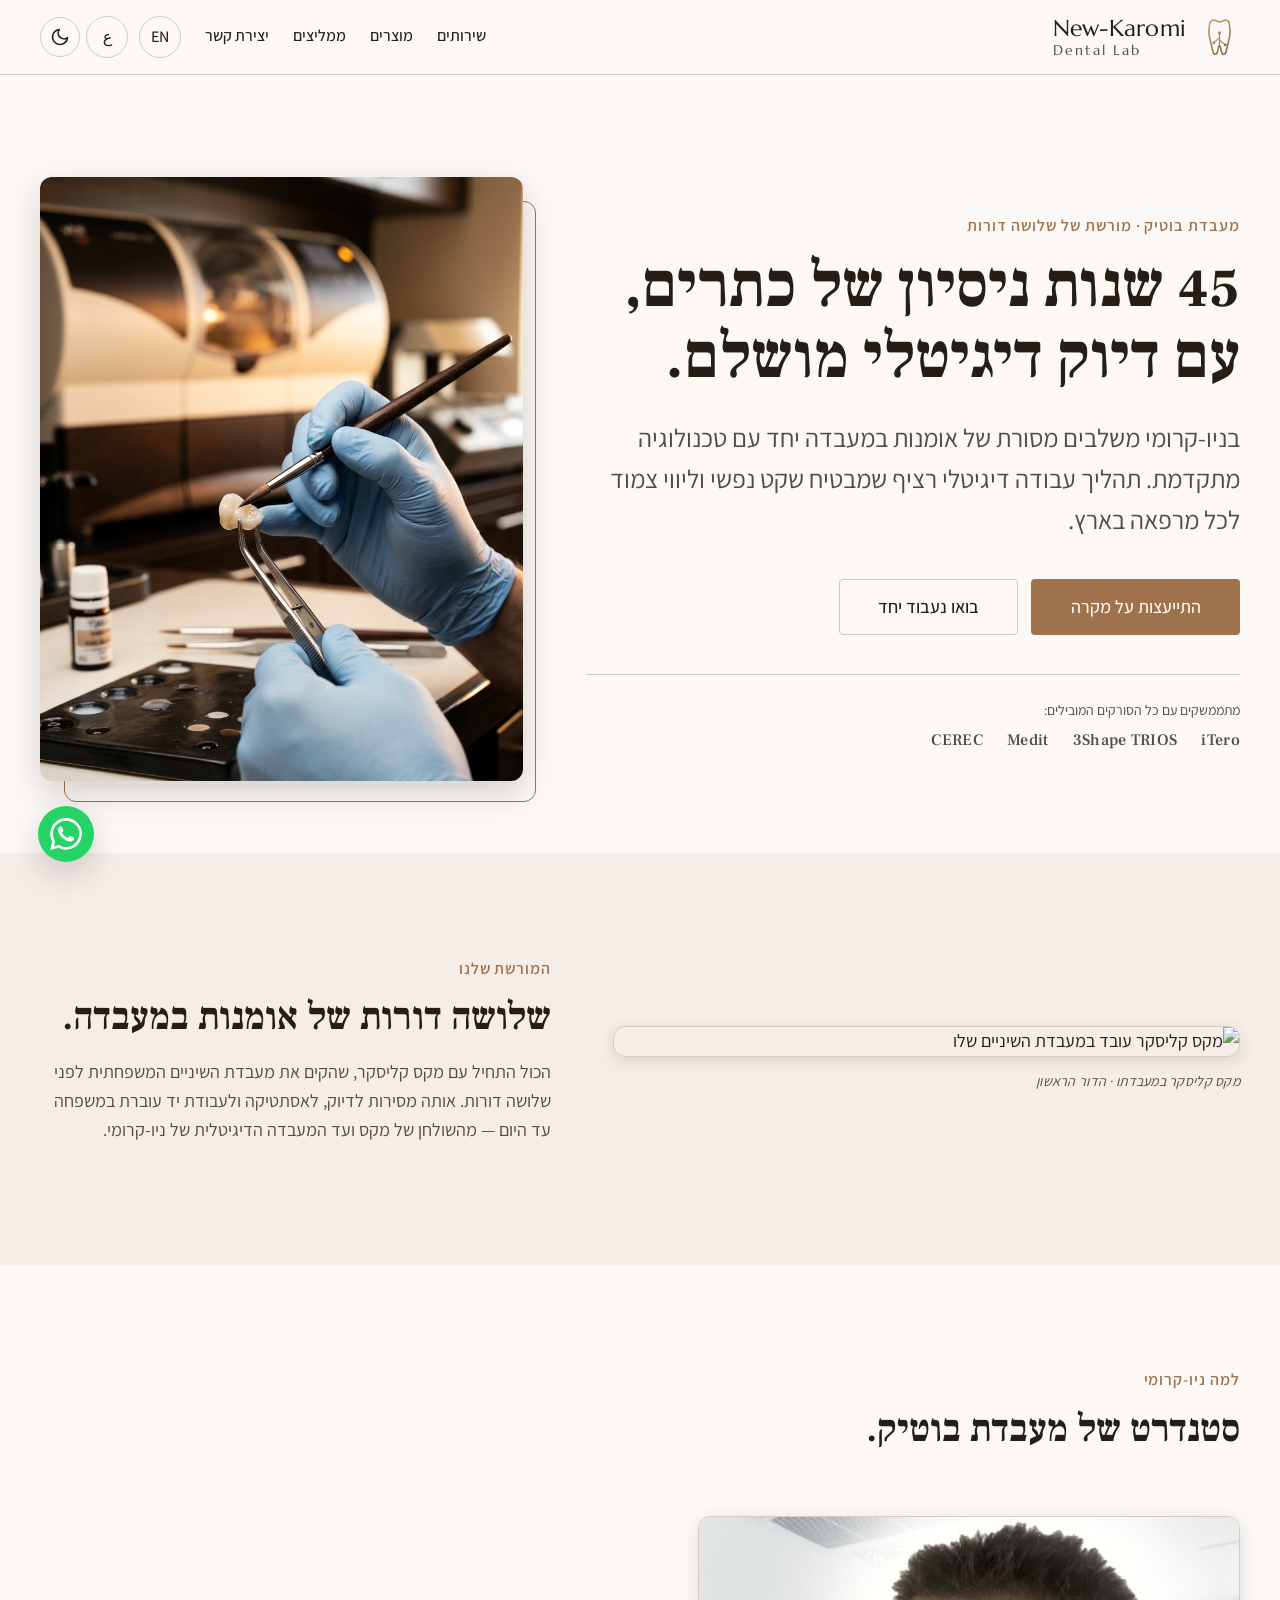
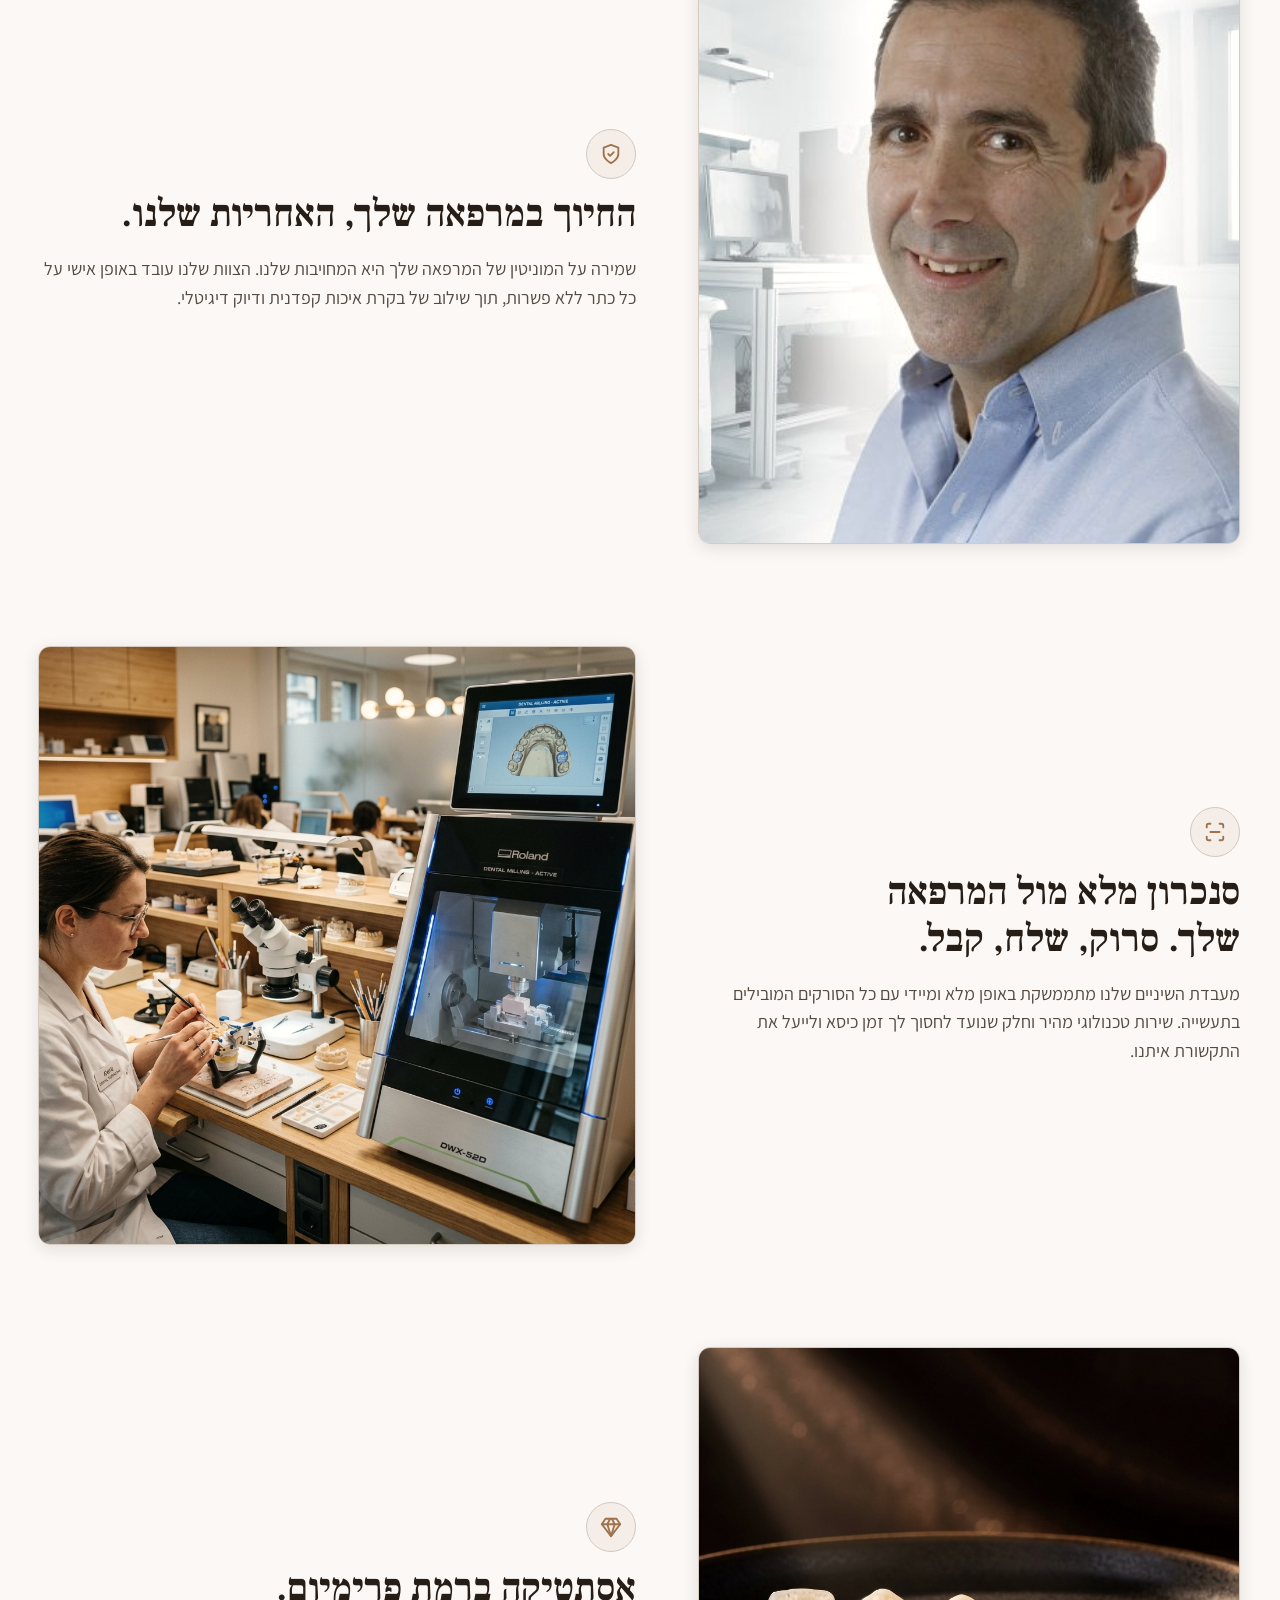
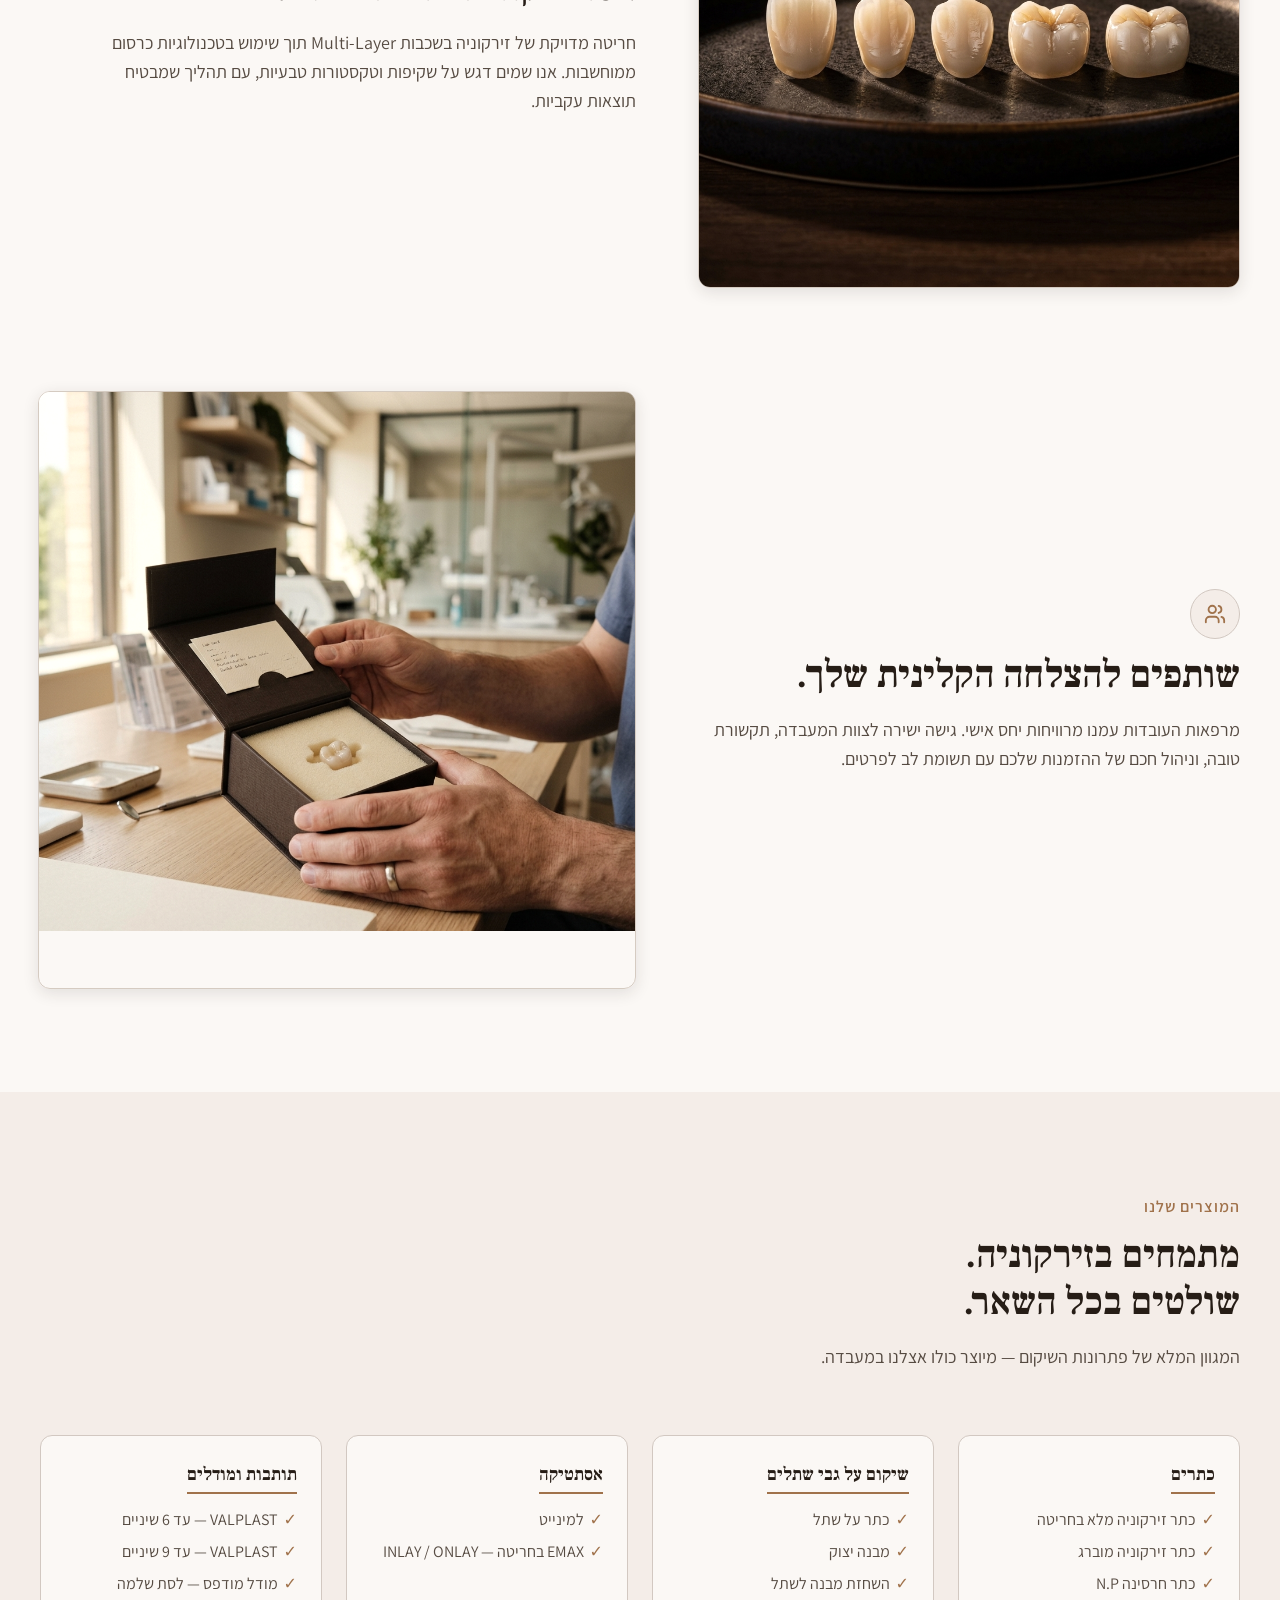
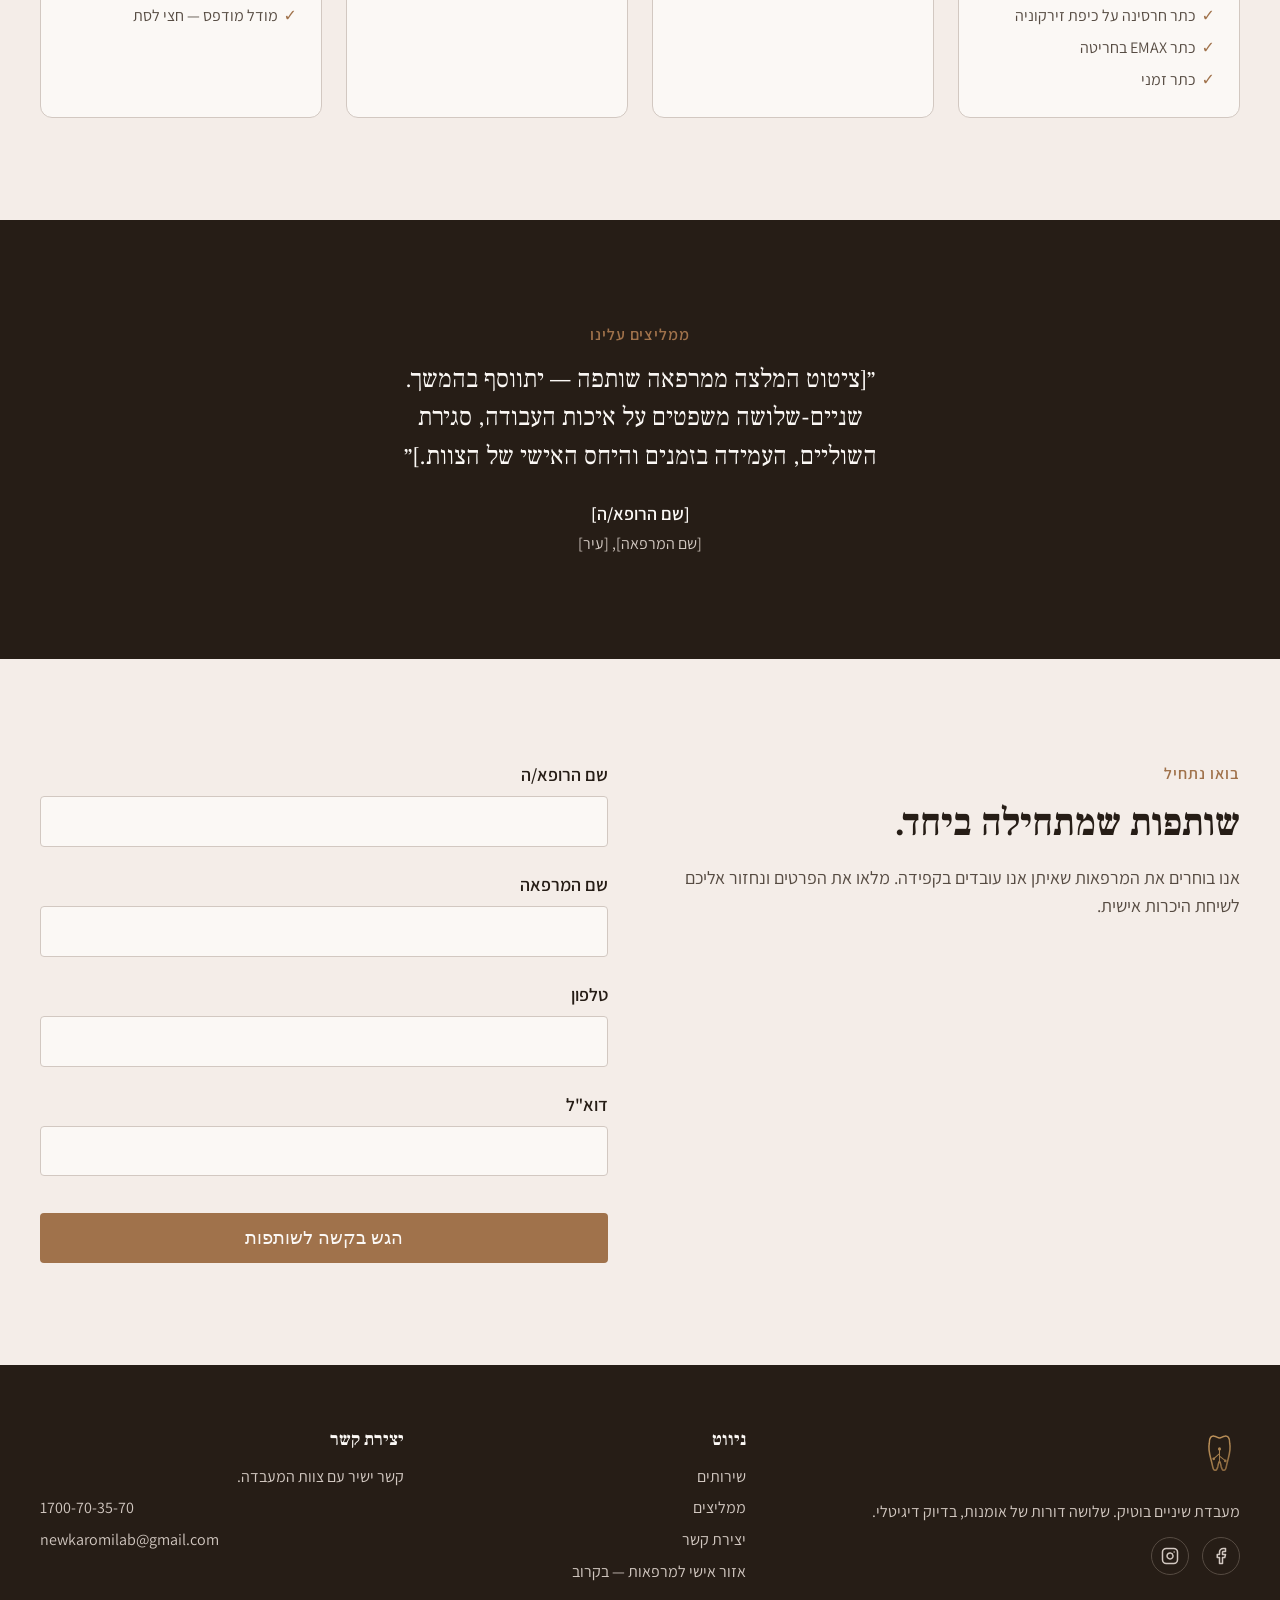
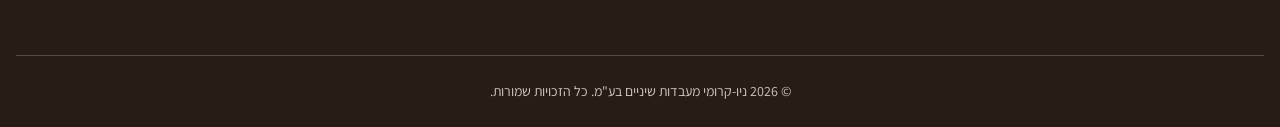
==== Website-Option-1/index.html @ 862a81cd "Add heritage section after hero (Max Kalisker, first generation) New legacy band on parchment surfac" ====
<!DOCTYPE html>
<html lang="he" dir="rtl" data-theme="light">

<head>
    <meta charset="UTF-8">
    <meta name="viewport" content="width=device-width, initial-scale=1.0">
    <title>ניו-קרומי — מעבדות שיניים מתקדמות</title>
    <meta name="description" content="45 שנות ניסיון של מעבדת שיניים בוטיק – עכשיו בדיוק דיגיטלי מושלם.">
    <!-- TODO: בעת העלאה לאוויר — החליפו את og:url ו-og:image בכתובות מלאות (https://...) -->
    <meta property="og:type" content="website">
    <meta property="og:title" content="ניו-קרומי — מעבדות שיניים מתקדמות">
    <meta property="og:description" content="45 שנות ניסיון של מעבדת שיניים בוטיק – עכשיו בדיוק דיגיטלי מושלם.">
    <meta property="og:image" content="./hero.png">
    <meta property="og:locale" content="he_IL">
    <meta name="twitter:card" content="summary_large_image">
    <link rel="icon" type="image/svg+xml" href="./favicon.svg">
    <link rel="stylesheet" href="./theme.css">
    <link rel="stylesheet" href="./styles.css">
    <link rel="preconnect" href="https://fonts.googleapis.com">
    <link rel="preconnect" href="https://fonts.gstatic.com" crossorigin>
    <link
        href="https://fonts.googleapis.com/css2?family=Assistant:wght@400;500;600&family=Frank+Ruhl+Libre:wght@400;500;700&family=Marcellus&display=swap"
        rel="stylesheet">
</head>

<body>
    <header class="site-header">
        <div class="container header-container">
            <div class="logo" aria-label="ניו-קרומי">
                <img src="./logo-mark.svg" alt="" class="logo-img" />
                <span class="logo-text">New-Karomi<span class="logo-sub">Dental Lab</span></span>
            </div>
            <nav class="main-nav" aria-label="ניווט ראשי">
                <a href="#features" class="nav-link">שירותים</a>
                <a href="#products" class="nav-link">מוצרים</a>
                <a href="#testimonials" class="nav-link">ממליצים</a>
                <a href="#contact" class="nav-link">יצירת קשר</a>
                <div class="nav-actions">
                    <a href="./index_en.html" class="btn-lang" aria-label="English Version" style="margin-inline-end: 4px;">EN</a>
                    <a href="./index_ar.html" class="btn-lang" aria-label="النسخة العربية">ع</a>
                    <button id="theme-toggle" class="btn-theme-toggle" aria-label="החלף מצב תצוגה כהה/בהיר">
                        <svg aria-hidden="true" width="20" height="20" viewBox="0 0 24 24" fill="none"
                            stroke="currentColor" stroke-width="2" stroke-linecap="round" stroke-linejoin="round">
                            <path d="M21 12.79A9 9 0 1 1 11.21 3 7 7 0 0 0 21 12.79z"></path>
                        </svg>
                    </button>
                </div>
            </nav>
        </div>
    </header>

    <main>
        <section class="hero" aria-labelledby="hero-title">
            <div class="container hero-grid">
                <div class="hero-content">
                    <p class="eyebrow">מעבדת בוטיק · מורשת של שלושה דורות</p>
                    <h1 id="hero-title" class="hero-title">45 שנות ניסיון של כתרים, עם דיוק דיגיטלי מושלם.</h1>
                    <p class="hero-subtitle">בניו-קרומי משלבים מסורת של אומנות במעבדה יחד עם טכנולוגיה מתקדמת. תהליך
                        עבודה דיגיטלי רציף שמבטיח שקט נפשי וליווי צמוד לכל מרפאה בארץ.</p>
                    <div class="hero-actions">
                        <a href="#contact" class="btn btn-primary">התייעצות על מקרה</a>
                        <a href="#features" class="btn btn-outline">בואו נעבוד יחד</a>
                    </div>
                    <div class="hero-trust" aria-label="תאימות סורקים">
                        <span class="hero-trust-label">מתממשקים עם כל הסורקים המובילים:</span>
                        <ul class="scanner-list">
                            <li>iTero</li>
                            <li>3Shape TRIOS</li>
                            <li>Medit</li>
                            <li>CEREC</li>
                        </ul>
                    </div>
                </div>
                <div class="hero-visual">
                    <img src="./hero.png" alt="עבודת יד עדינה של טכנאים לצד תהליך כרסום דיגיטלי מתקדם ונקי" />
                </div>
            </div>
        </section>

        <section id="legacy" class="legacy" aria-labelledby="legacy-title">
            <div class="container legacy-grid">
                <figure class="legacy-figure">
                    <div class="img-frame">
                        <img src="./max-kalisker.png" alt="מקס קליסקר עובד במעבדת השיניים שלו" />
                    </div>
                    <figcaption class="legacy-caption">מקס קליסקר במעבדתו · הדור הראשון</figcaption>
                </figure>
                <div class="legacy-content">
                    <p class="eyebrow">המורשת שלנו</p>
                    <h2 id="legacy-title" class="section-title">שלושה דורות של אומנות במעבדה.</h2>
                    <p class="feature-text">הכול התחיל עם מקס קליסקר, שהקים את מעבדת השיניים המשפחתית לפני שלושה דורות. אותה מסירות לדיוק, לאסתטיקה ולעבודת יד עוברת במשפחה עד היום — מהשולחן של מקס ועד המעבדה הדיגיטלית של ניו-קרומי.</p>
                </div>
            </div>
        </section>

        <section id="features" class="features" aria-label="שירותי המעבדה">
            <div class="container">
                <div class="section-head">
                    <p class="eyebrow">למה ניו-קרומי</p>
                    <h2 class="section-title">סטנדרט של מעבדת בוטיק.</h2>
                </div>

                <article class="feature-row">
                    <div class="feature-visual img-frame">
                        <img src="./nir.jpg" alt="ניר, בעל המעבדה" />
                    </div>
                    <div class="feature-content">
                        <span class="feature-icon" aria-hidden="true">
                            <svg width="22" height="22" viewBox="0 0 24 24" fill="none" stroke="currentColor"
                                stroke-width="2" stroke-linecap="round" stroke-linejoin="round">
                                <path d="M12 22s8-4 8-10V5l-8-3-8 3v7c0 6 8 10 8 10z"></path>
                                <path d="m9 12 2 2 4-4"></path>
                            </svg>
                        </span>
                        <h3 class="feature-title">החיוך במרפאה שלך, האחריות שלנו.</h3>
                        <p class="feature-text">שמירה על המוניטין של המרפאה שלך היא המחויבות שלנו. הצוות שלנו עובד באופן
                            אישי על כל
                            כתר ללא פשרות, תוך שילוב של בקרת איכות קפדנית ודיוק דיגיטלי.</p>
                    </div>
                </article>

                <article class="feature-row">
                    <div class="feature-visual img-frame">
                        <img src="./automation.png" alt="תהליך עבודה דיגיטלי — אינטגרציה חלקה למרפאה" />
                    </div>
                    <div class="feature-content">
                        <span class="feature-icon" aria-hidden="true">
                            <svg width="22" height="22" viewBox="0 0 24 24" fill="none" stroke="currentColor"
                                stroke-width="2" stroke-linecap="round" stroke-linejoin="round">
                                <path d="M3 7V5a2 2 0 0 1 2-2h2"></path>
                                <path d="M17 3h2a2 2 0 0 1 2 2v2"></path>
                                <path d="M21 17v2a2 2 0 0 1-2 2h-2"></path>
                                <path d="M7 21H5a2 2 0 0 1-2-2v-2"></path>
                                <path d="M7 12h10"></path>
                            </svg>
                        </span>
                        <h3 class="feature-title">סנכרון מלא מול המרפאה שלך. סרוק, שלח, קבל.</h3>
                        <p class="feature-text">מעבדת השיניים שלנו מתממשקת באופן מלא ומיידי עם כל הסורקים המובילים
                            בתעשייה. שירות טכנולוגי מהיר וחלק שנועד לחסוך לך זמן כיסא ולייעל
                            את התקשורת איתנו.</p>
                    </div>
                </article>

                <article class="feature-row">
                    <div class="feature-visual img-frame">
                        <img src="./trust.png" alt="אסתטיקה וחומרי גלם" />
                    </div>
                    <div class="feature-content">
                        <span class="feature-icon" aria-hidden="true">
                            <svg width="22" height="22" viewBox="0 0 24 24" fill="none" stroke="currentColor"
                                stroke-width="2" stroke-linecap="round" stroke-linejoin="round">
                                <path d="M6 3h12l4 6-10 13L2 9z"></path>
                                <path d="M11 3 8 9l4 13 4-13-3-6"></path>
                                <path d="M2 9h20"></path>
                            </svg>
                        </span>
                        <h3 class="feature-title">אסתטיקה ברמת פרימיום.</h3>
                        <p class="feature-text">חריטה מדויקת של זירקוניה בשכבות Multi-Layer תוך שימוש
                            בטכנולוגיות כרסום ממוחשבות. אנו שמים דגש על שקיפות וטקסטורות טבעיות, עם תהליך שמבטיח תוצאות
                            עקביות.</p>
                    </div>
                </article>

                <article class="feature-row">
                    <div class="feature-visual img-frame">
                        <img src="./service.png" alt="כתר זירקוניה ארוז בקפידה, נמסר למרפאה" />
                    </div>
                    <div class="feature-content">
                        <span class="feature-icon" aria-hidden="true">
                            <svg width="22" height="22" viewBox="0 0 24 24" fill="none" stroke="currentColor"
                                stroke-width="2" stroke-linecap="round" stroke-linejoin="round">
                                <path d="M16 21v-2a4 4 0 0 0-4-4H6a4 4 0 0 0-4 4v2"></path>
                                <circle cx="9" cy="7" r="4"></circle>
                                <path d="M22 21v-2a4 4 0 0 0-3-3.87"></path>
                                <path d="M16 3.13a4 4 0 0 1 0 7.75"></path>
                            </svg>
                        </span>
                        <h3 class="feature-title">שותפים להצלחה הקלינית שלך.</h3>
                        <p class="feature-text">מרפאות העובדות עמנו מרוויחות יחס אישי. גישה ישירה לצוות המעבדה, תקשורת
                            טובה, וניהול חכם של ההזמנות שלכם עם תשומת לב לפרטים.</p>
                    </div>
                </article>
            </div>
        </section>

        <section id="products" class="products" aria-labelledby="products-title">
            <div class="container">
                <div class="section-head">
                    <p class="eyebrow">המוצרים שלנו</p>
                    <h2 id="products-title" class="section-title">מתמחים בזירקוניה. שולטים בכל השאר.</h2>
                    <p class="feature-text">המגוון המלא של פתרונות השיקום — מיוצר כולו אצלנו במעבדה.</p>
                </div>
                <div class="products-grid">
                    <div class="product-category">
                        <h3>כתרים</h3>
                        <ul>
                            <li>כתר זירקוניה מלא בחריטה</li>
                            <li>כתר זירקוניה מוברג</li>
                            <li>כתר חרסינה N.P</li>
                            <li>כתר חרסינה על כיפת זירקוניה</li>
                            <li>כתר EMAX בחריטה</li>
                            <li>כתר זמני</li>
                        </ul>
                    </div>
                    <div class="product-category">
                        <h3>שיקום על גבי שתלים</h3>
                        <ul>
                            <li>כתר על שתל</li>
                            <li>מבנה יצוק</li>
                            <li>השחזת מבנה לשתל</li>
                        </ul>
                    </div>
                    <div class="product-category">
                        <h3>אסתטיקה</h3>
                        <ul>
                            <li>למינייט</li>
                            <li>EMAX בחריטה — INLAY / ONLAY</li>
                        </ul>
                    </div>
                    <div class="product-category">
                        <h3>תותבות ומודלים</h3>
                        <ul>
                            <li>VALPLAST — עד 6 שיניים</li>
                            <li>VALPLAST — עד 9 שיניים</li>
                            <li>מודל מודפס — לסת שלמה</li>
                            <li>מודל מודפס — חצי לסת</li>
                        </ul>
                    </div>
                </div>
            </div>
        </section>

        <!-- TODO: להחליף את ההמלצה והפרטים בהמלצה אמיתית ממרפאה שותפה -->
        <section id="testimonials" class="testimonial-section band-dark" aria-labelledby="testimonials-title">
            <div class="container testimonial-inner">
                <p class="eyebrow eyebrow-on-dark">ממליצים עלינו</p>
                <h2 id="testimonials-title" class="visually-hidden">המלצות ממרפאות שותפות</h2>
                <figure class="testimonial-card">
                    <blockquote class="testimonial-quote">
                        ״[ציטוט המלצה ממרפאה שותפה — יתווסף בהמשך. שניים-שלושה משפטים על איכות העבודה, סגירת
                        השוליים, העמידה בזמנים והיחס האישי של הצוות.]״
                    </blockquote>
                    <figcaption class="testimonial-attribution">
                        <span class="testimonial-name">[שם הרופא/ה]</span>
                        <span class="testimonial-clinic">[שם המרפאה], [עיר]</span>
                    </figcaption>
                </figure>
            </div>
        </section>

        <section id="contact" class="contact-section" aria-labelledby="contact-title">
            <div class="container contact-grid">
                <div class="contact-info">
                    <p class="eyebrow">בואו נתחיל</p>
                    <h2 id="contact-title" class="section-title">שותפות שמתחילה ביחד.</h2>
                    <p class="feature-text">אנו בוחרים את המרפאות שאיתן אנו עובדים בקפידה. מלאו את הפרטים ונחזור אליכם
                        לשיחת היכרות אישית.</p>
                </div>
                <form class="contact-form" action="#" method="POST">
                    <div class="form-group">
                        <label for="doctorName">שם הרופא/ה</label>
                        <input type="text" id="doctorName" name="doctorName" class="form-control" autocomplete="name"
                            required aria-required="true">
                    </div>
                    <div class="form-group">
                        <label for="clinicName">שם המרפאה</label>
                        <input type="text" id="clinicName" name="clinicName" class="form-control"
                            autocomplete="organization" required aria-required="true">
                    </div>
                    <div class="form-group">
                        <label for="phone">טלפון</label>
                        <input type="tel" id="phone" name="phone" class="form-control" autocomplete="tel"
                            inputmode="tel" dir="ltr" required aria-required="true">
                    </div>
                    <div class="form-group">
                        <label for="email">דוא"ל</label>
                        <input type="email" id="email" name="email" class="form-control" autocomplete="email" dir="ltr"
                            required aria-required="true">
                    </div>
                    <button type="submit" class="btn btn-primary btn-block">הגש בקשה לשותפות</button>
                </form>
            </div>
        </section>
    </main>

    <footer class="site-footer band-dark">
        <div class="container footer-grid">
            <div class="footer-col footer-brand">
                <img src="./logo-mark.svg" alt="לוגו ניו-קרומי" class="footer-logo" />
                <p>מעבדת שיניים בוטיק. שלושה דורות של אומנות, בדיוק דיגיטלי.</p>
                <!-- TODO: להחליף בקישורים אמיתיים לרשתות החברתיות, או למחוק -->
                <div class="social-links" aria-label="רשתות חברתיות">
                    <a href="#" aria-label="פייסבוק">
                        <svg width="18" height="18" viewBox="0 0 24 24" fill="none" stroke="currentColor"
                            stroke-width="2" stroke-linecap="round" stroke-linejoin="round" aria-hidden="true">
                            <path d="M18 2h-3a5 5 0 0 0-5 5v3H7v4h3v8h4v-8h3l1-4h-4V7a1 1 0 0 1 1-1h3z"></path>
                        </svg>
                    </a>
                    <a href="#" aria-label="אינסטגרם">
                        <svg width="18" height="18" viewBox="0 0 24 24" fill="none" stroke="currentColor"
                            stroke-width="2" stroke-linecap="round" stroke-linejoin="round" aria-hidden="true">
                            <rect x="2" y="2" width="20" height="20" rx="5" ry="5"></rect>
                            <path d="M16 11.37A4 4 0 1 1 12.63 8 4 4 0 0 1 16 11.37z"></path>
                            <line x1="17.5" y1="6.5" x2="17.51" y2="6.5"></line>
                        </svg>
                    </a>
                </div>
            </div>
            <div class="footer-col">
                <h3>ניווט</h3>
                <a href="#features">שירותים</a>
                <a href="#testimonials">ממליצים</a>
                <a href="#contact">יצירת קשר</a>
                <span class="footer-muted">אזור אישי למרפאות — בקרוב</span>
            </div>
            <div class="footer-col">
                <h3>יצירת קשר</h3>
                <p>קשר ישיר עם צוות המעבדה.</p>
                <a href="tel:1700703570" dir="ltr">1700-70-35-70</a>
                <a href="mailto:newkaromilab@gmail.com" dir="ltr">newkaromilab@gmail.com</a>
            </div>
        </div>
        <div class="container footer-bottom">
            <p>&copy; 2026 ניו-קרומי מעבדות שיניים בע"מ. כל הזכויות שמורות.</p>
        </div>
    </footer>

    <a href="https://wa.me/97226249798" class="whatsapp-btn" target="_blank" rel="noopener noreferrer" aria-label="WhatsApp">
        <svg width="24" height="24" viewBox="0 0 24 24" fill="currentColor">
            <path d="M17.472 14.382c-.297-.149-1.758-.867-2.03-.967-.273-.099-.471-.148-.67.15-.197.297-.767.966-.94 1.164-.173.199-.347.223-.644.075-.297-.15-1.255-.463-2.39-1.475-.883-.788-1.48-1.761-1.653-2.059-.173-.297-.018-.458.13-.606.134-.133.298-.347.446-.52.149-.174.198-.298.298-.497.099-.198.05-.371-.025-.52-.075-.149-.669-1.612-.916-2.207-.242-.579-.487-.5-.669-.51a12.8 12.8 0 0 0-.57-.01c-.198 0-.52.074-.792.372-.272.297-1.04 1.016-1.04 2.479 0 1.462 1.065 2.875 1.213 3.074.149.198 2.096 3.2 5.077 4.487.709.306 1.262.489 1.694.625.712.227 1.36.195 1.871.118.571-.085 1.758-.719 2.006-1.413.248-.694.248-1.289.173-1.413-.074-.124-.272-.198-.57-.347m-5.421 7.403h-.004a9.87 9.87 0 0 1-5.031-1.378l-.361-.214-3.741.982.998-3.648-.235-.374a9.86 9.86 0 0 1-1.51-5.26c.001-5.45 4.436-9.884 9.888-9.884 2.64 0 5.122 1.03 6.988 2.898a9.825 9.825 0 0 1 2.893 6.994c-.003 5.45-4.437 9.884-9.885 9.884m8.413-18.297A11.815 11.815 0 0 0 12.05 0C5.495 0 .16 5.335.157 11.892c0 2.096.547 4.142 1.588 5.945L.057 24l6.305-1.654a11.882 11.882 0 0 0 5.683 1.448h.005c6.554 0 11.89-5.335 11.893-11.893a11.821 11.821 0 0 0-3.48-8.413Z"/>
        </svg>
    </a>
    <script src="./main.js" defer></script>
</body>

</html>
---- Website-Option-1/theme.css ----
/* New-Karomi Dental Labs — Elite UI/UX Design System (2025 Standard) - Option 1 Boutique */
:root {
  /* Primitive Tokens - Warm Boutique (Espresso / Bronze / Cream) */
  --brand-900: oklch(0.24 0.02 60); /* Deep Espresso */
  --brand-700: oklch(0.42 0.02 60); /* Charcoal Muted */
  --brand-500: oklch(0.59 0.08 60); /* Warm Bronze */
  --brand-300: oklch(0.84 0.015 60); /* Taupe Grey */
  --brand-100: oklch(0.95 0.01 60); /* Parchment */
  --brand-50: oklch(0.98 0.005 60); /* Artisan Cream */

  --success: oklch(0.44 0.08 150);
  --warning: oklch(0.61 0.15 60);
  --error: oklch(0.38 0.15 25);
  --info: oklch(0.31 0.08 260);

  /* Semantic Tokens (Light) */
  --surface-bg: var(--brand-50);
  --surface-alt: var(--brand-100);
  --text-primary: var(--brand-900);
  --text-secondary: var(--brand-700);
  --action-primary: var(--brand-500);
  --action-on-primary: var(--brand-50);
  --border-subtle: var(--brand-300);

  /* Fluid Typography */
  --font-size-hero: clamp(2.5rem, 5vw, 4rem);
  --font-size-h1: clamp(2rem, 4vw, 3rem);
  --font-size-h2: clamp(1.5rem, 3vw, 2.5rem);
  --font-size-h3: clamp(1.25rem, 2vw, 1.75rem);
  --font-size-body: clamp(1rem, 1.5vw, 1.125rem);
  --font-size-small: clamp(0.875rem, 1vw + 0.5rem, 1rem);
  --font-size-micro: clamp(0.75rem, 0.75vw + 0.5rem, 0.875rem);

  /* Spacing */
  --space-xs: clamp(0.25rem, 0.5vw, 0.5rem);
  --space-sm: clamp(0.5rem, 1vw, 1rem);
  --space-md: clamp(1rem, 2vw, 1.5rem);
  --space-lg: clamp(1.5rem, 3vw, 3rem);
  --space-xl: clamp(3rem, 5vw, 5rem);
  --space-2xl: clamp(5rem, 8vw, 8rem);

  /* Radius scale (single source of truth) */
  --radius-sm: 4px;   /* buttons, inputs */
  --radius-md: 12px;  /* images, cards */

  /* Elevation (warm-tinted shadows) */
  --shadow-md: 0 4px 16px oklch(0.24 0.02 60 / 0.12);
  --shadow-lg: 0 12px 32px oklch(0.24 0.02 60 / 0.18);

  /* Motion */
  --ease-spring: cubic-bezier(0.175, 0.885, 0.32, 1.275);
  --ease-premium-in-out: cubic-bezier(0.4, 0, 0.2, 1);
  --duration-fast: 150ms;
  --duration-base: 300ms;
  --duration-slow: 600ms;
}

[data-theme="dark"] {
  /* Semantic Tokens (Dark Mutation) */
  --surface-bg: var(--brand-900);
  --surface-alt: color-mix(in oklch, var(--brand-900), var(--brand-50) 10%);
  --text-primary: var(--brand-50);
  --text-secondary: var(--brand-300);
  --action-primary: var(--brand-500);
  --action-on-primary: var(--brand-50);
  --border-subtle: var(--brand-700);
}

/* Accessibility & Invariants */
:focus-visible {
  outline: 2px solid var(--action-primary);
  outline-offset: 2px;
}

@media (prefers-reduced-motion: reduce) {
  * {
    --duration-fast: 0ms !important;
    --duration-base: 0ms !important;
    --duration-slow: 0ms !important;
    transition-duration: 0ms !important;
    animation-duration: 0ms !important;
  }
}
---- Website-Option-1/styles.css ----
/* ============ Base Setup ============ */
html {
    scroll-behavior: smooth;
}

body {
    background-color: var(--surface-bg);
    color: var(--text-primary);
    font-family: 'Assistant', 'Inter', system-ui, sans-serif;
    font-size: var(--font-size-body);
    margin: 0;
    line-height: 1.6;
}

::selection {
    background-color: var(--action-primary);
    color: var(--action-on-primary);
}

.container {
    max-width: 1200px;
    margin: 0 auto;
    padding: 0 var(--space-md);
}

/* Anchor targets clear the sticky header */
section[id],
[id="submit"] {
    scroll-margin-top: 96px;
}

.visually-hidden {
    position: absolute;
    width: 1px;
    height: 1px;
    margin: -1px;
    padding: 0;
    overflow: hidden;
    clip: rect(0 0 0 0);
    white-space: nowrap;
    border: 0;
}

/* ============ Header ============ */
.site-header {
    padding: var(--space-sm) 0;
    border-bottom: 1px solid var(--border-subtle);
    background-color: color-mix(in oklch, var(--surface-bg), transparent 8%);
    backdrop-filter: blur(8px);
    position: sticky;
    top: 0;
    z-index: 100;
}
.header-container {
    display: flex;
    justify-content: space-between;
    align-items: center;
}
.logo {
    font-family: 'Marcellus', 'Frank Ruhl Libre', serif;
    font-weight: 400;
    color: var(--text-primary);
    display: flex;
    align-items: center;
    gap: var(--space-sm);
}
.logo-text {
    display: flex;
    flex-direction: column;
    line-height: 1.15;
    font-family: 'Marcellus', 'Frank Ruhl Libre', serif;
    font-weight: 400;
    font-size: clamp(1.15rem, 2vw, 1.45rem);
    letter-spacing: 0.01em;
    direction: ltr;
}
.logo-sub {
    font-family: 'Marcellus', 'Assistant', sans-serif;
    font-size: var(--font-size-micro);
    font-weight: 400;
    letter-spacing: 0.16em;
    color: var(--text-secondary);
}
.logo-img {
    height: clamp(36px, 4vw, 48px);
    width: auto;
    object-fit: contain;
    transition: transform var(--duration-fast) var(--ease-premium-in-out);
}
.logo-img:hover {
    transform: scale(1.02);
}
.main-nav {
    display: flex;
    align-items: center;
    gap: var(--space-md);
}
.nav-link {
    color: var(--text-primary);
    text-decoration: none;
    font-size: var(--font-size-small);
    font-weight: 500;
    padding: var(--space-xs) 0;
    border-bottom: 2px solid transparent;
    transition: border-color var(--duration-fast) var(--ease-premium-in-out);
}
.nav-link:hover {
    border-bottom-color: var(--action-primary);
}
.btn-theme-toggle {
    background: transparent;
    border: 1px solid var(--border-subtle);
    color: var(--text-primary);
    width: 40px;
    height: 40px;
    border-radius: 50%;
    display: flex;
    align-items: center;
    justify-content: center;
    cursor: pointer;
    transition: background-color var(--duration-fast);
}
.btn-theme-toggle:hover {
    background-color: var(--surface-alt);
}
.nav-actions {
    display: flex;
    gap: var(--space-xs);
    align-items: center;
}
.btn-lang {
    background: transparent;
    border: 1px solid var(--border-subtle);
    color: var(--text-primary);
    text-decoration: none;
    font-size: var(--font-size-small);
    font-weight: 500;
    width: 40px;
    height: 40px;
    border-radius: 50%;
    display: flex;
    align-items: center;
    justify-content: center;
    cursor: pointer;
    transition: background-color var(--duration-fast);
}
.btn-lang:hover {
    background-color: var(--surface-alt);
}

/* ============ Typography ============ */
h1, h2, h3 {
    font-family: 'Frank Ruhl Libre', 'Playfair Display', serif;
    color: inherit;
    text-wrap: balance;
    margin-top: 0;
    line-height: 1.2;
}
p {
    max-width: 70ch;
    text-wrap: pretty;
}
a {
    color: inherit;
}
.eyebrow {
    color: var(--action-primary);
    font-size: var(--font-size-small);
    font-weight: 600;
    letter-spacing: 0.06em;
    margin: 0 0 var(--space-sm);
}
.section-head {
    margin-bottom: var(--space-xl);
    max-width: 60ch;
}
.section-title {
    font-size: var(--font-size-h2);
    margin-bottom: var(--space-sm);
}

/* ============ Buttons ============ */
.btn {
    display: inline-flex;
    align-items: center;
    justify-content: center;
    padding: var(--space-sm) var(--space-lg);
    font-size: var(--font-size-body);
    font-weight: 500;
    text-decoration: none;
    border-radius: var(--radius-sm);
    transition: transform var(--duration-fast) var(--ease-premium-in-out),
        box-shadow var(--duration-fast) var(--ease-premium-in-out),
        opacity var(--duration-fast);
    cursor: pointer;
}
.btn-primary {
    background-color: var(--action-primary);
    color: var(--action-on-primary);
    border: 1px solid transparent;
}
.btn-primary:hover {
    opacity: 0.92;
    transform: translateY(-2px);
    box-shadow: var(--shadow-md);
}
.btn-outline {
    background-color: transparent;
    color: inherit;
    border: 1px solid var(--border-subtle);
}
.btn-outline:hover {
    background-color: var(--surface-alt);
    transform: translateY(-2px);
}
.btn-block {
    width: 100%;
    margin-top: var(--space-sm);
}
.btn-small {
    padding: var(--space-xs) var(--space-sm);
    font-size: var(--font-size-small);
}

/* ============ Hero ============ */
.hero {
    padding: var(--space-2xl) 0 var(--space-xl);
}
.hero-grid {
    display: grid;
    grid-template-columns: 1fr;
    gap: var(--space-xl);
}
@media (min-width: 900px) {
    .hero-grid {
        grid-template-columns: 1.15fr 0.85fr;
        align-items: center;
    }
}
.hero-title {
    font-size: var(--font-size-hero);
    line-height: 1.1;
    margin-bottom: var(--space-md);
}
.hero-subtitle {
    font-size: var(--font-size-h3);
    color: var(--text-secondary);
    max-width: 65ch;
    margin-bottom: var(--space-lg);
}
.hero-actions {
    display: flex;
    gap: var(--space-sm);
    flex-wrap: wrap;
}
.hero-trust {
    margin-top: var(--space-lg);
    padding-top: var(--space-md);
    border-top: 1px solid var(--border-subtle);
}
.hero-trust-label {
    display: block;
    font-size: var(--font-size-micro);
    color: var(--text-secondary);
    margin-bottom: var(--space-xs);
}
.scanner-list {
    list-style: none;
    margin: 0;
    padding: 0;
    display: flex;
    flex-wrap: wrap;
    gap: var(--space-md);
}
.scanner-list li {
    font-family: 'Frank Ruhl Libre', serif;
    font-weight: 500;
    font-size: var(--font-size-small);
    color: var(--text-secondary);
    letter-spacing: 0.02em;
    direction: ltr;
}

/* Hero image: offset bronze frame + warm grade */
.hero-visual {
    position: relative;
}
.hero-visual::before {
    content: '';
    position: absolute;
    inset: var(--space-md) calc(-1 * var(--space-sm)) calc(-1 * var(--space-sm)) var(--space-md);
    border: 1px solid var(--action-primary);
    border-radius: var(--radius-md);
    z-index: 0;
}
.hero-visual img {
    position: relative;
    z-index: 1;
    width: 100%;
    height: auto;
    border-radius: var(--radius-md);
    object-fit: cover;
    aspect-ratio: 4/5;
    filter: saturate(0.92) sepia(0.06);
    box-shadow: var(--shadow-lg);
}

/* ============ Dark Bands (espresso, both themes) ============ */
.band-dark {
    background-color: var(--brand-900);
    color: var(--brand-50);
}
.band-dark .eyebrow,
.eyebrow-on-dark {
    color: var(--brand-500);
}
[data-theme="dark"] .band-dark {
    background-color: color-mix(in oklch, var(--brand-900), var(--brand-50) 6%);
}

/* ============ Stats Band ============ */
.stats-band {
    padding: var(--space-xl) 0;
}
.stats-grid {
    display: grid;
    grid-template-columns: repeat(2, 1fr);
    gap: var(--space-lg);
    text-align: center;
}
@media (min-width: 768px) {
    .stats-grid {
        grid-template-columns: repeat(4, 1fr);
    }
}
.stat-item {
    display: flex;
    flex-direction: column;
    gap: var(--space-xs);
}
.stat-number {
    font-family: 'Frank Ruhl Libre', serif;
    font-weight: 700;
    font-size: var(--font-size-h1);
    color: var(--brand-500);
    line-height: 1;
}
.stat-label {
    font-size: var(--font-size-small);
    color: var(--brand-300);
}

/* ============ Features ============ */
.features {
    padding: var(--space-2xl) 0;
}
.feature-row {
    display: grid;
    grid-template-columns: 1fr;
    gap: var(--space-lg);
    margin-bottom: var(--space-2xl);
    align-items: center;
}
.feature-row:last-child {
    margin-bottom: 0;
}
@media (min-width: 768px) {
    .feature-row {
        grid-template-columns: 0.95fr 1.05fr;
        gap: var(--space-xl);
    }
    .feature-row:nth-of-type(even) .feature-content {
        order: -1;
    }
}
.feature-icon {
    display: inline-flex;
    align-items: center;
    justify-content: center;
    width: 48px;
    height: 48px;
    border-radius: 50%;
    color: var(--action-primary);
    border: 1px solid var(--border-subtle);
    background-color: var(--surface-alt);
    margin-bottom: var(--space-sm);
}
.feature-title {
    font-size: var(--font-size-h2);
    margin-bottom: var(--space-sm);
}
.feature-text {
    color: var(--text-secondary);
    font-size: var(--font-size-body);
}

/* Unified image treatment */
.img-frame img {
    width: 100%;
    height: auto;
    display: block;
    border-radius: var(--radius-md);
    border: 1px solid var(--border-subtle);
    filter: saturate(0.92) sepia(0.06);
    box-shadow: var(--shadow-md);
    transition: transform var(--duration-base) var(--ease-premium-in-out),
        box-shadow var(--duration-base) var(--ease-premium-in-out);
}
.img-frame img:hover {
    transform: translateY(-4px);
    box-shadow: var(--shadow-lg);
}

/* ============ Testimonial ============ */
.testimonial-section {
    padding: var(--space-2xl) 0;
}
.testimonial-inner {
    text-align: center;
    display: flex;
    flex-direction: column;
    align-items: center;
}
.testimonial-card {
    margin: 0;
    max-width: 60ch;
}
.testimonial-quote {
    font-family: 'Frank Ruhl Libre', serif;
    font-size: var(--font-size-h3);
    line-height: 1.5;
    margin: 0 0 var(--space-md);
    text-wrap: balance;
}
.testimonial-attribution {
    display: flex;
    flex-direction: column;
    gap: 2px;
}
.testimonial-name {
    font-weight: 600;
}
.testimonial-clinic {
    font-size: var(--font-size-small);
    color: var(--brand-300);
}

/* ============ Contact ============ */
.contact-section {
    padding: var(--space-2xl) 0;
    background-color: var(--surface-alt);
}
.contact-grid {
    display: grid;
    gap: var(--space-xl);
}
@media (min-width: 768px) {
    .contact-grid {
        grid-template-columns: 1fr 1fr;
        align-items: start;
    }
}
.form-group {
    margin-bottom: var(--space-md);
}
.form-group label {
    display: block;
    margin-bottom: var(--space-xs);
    font-weight: 600;
}
.form-control {
    width: 100%;
    box-sizing: border-box;
    padding: var(--space-sm);
    background-color: var(--surface-bg);
    border: 1px solid var(--border-subtle);
    border-radius: var(--radius-sm);
    color: var(--text-primary);
    min-height: 44px;
    font-family: inherit;
    font-size: var(--font-size-body);
}
.form-control:focus-visible {
    outline: 2px solid var(--action-primary);
    outline-offset: 2px;
}

/* ============ Footer ============ */
.site-footer {
    padding: var(--space-xl) 0 var(--space-md);
}
.footer-grid {
    display: grid;
    grid-template-columns: 1fr;
    gap: var(--space-lg);
    margin-bottom: var(--space-xl);
}
@media (min-width: 768px) {
    .footer-grid {
        grid-template-columns: 1.5fr 1fr 1.2fr;
    }
}
.footer-logo {
    height: 48px;
    width: auto;
    object-fit: contain;
    margin-bottom: var(--space-sm);
}
.footer-col h3 {
    font-size: var(--font-size-body);
    margin-bottom: var(--space-sm);
    color: var(--brand-50);
}
.footer-col p,
.footer-col a,
.footer-muted {
    font-size: var(--font-size-small);
    color: var(--brand-300);
    text-decoration: none;
    margin: 0 0 var(--space-xs) 0;
    display: block;
}
.footer-col a:hover {
    color: var(--brand-500);
}
.footer-col .btn-primary {
    color: var(--action-on-primary);
    display: inline-flex;
}
.social-links {
    display: flex;
    gap: var(--space-sm);
    margin-top: var(--space-sm);
}
.social-links a {
    display: inline-flex;
    align-items: center;
    justify-content: center;
    width: 36px;
    height: 36px;
    border-radius: 50%;
    border: 1px solid var(--brand-700);
    color: var(--brand-300);
    transition: color var(--duration-fast), border-color var(--duration-fast);
}
.social-links a:hover {
    color: var(--brand-500);
    border-color: var(--brand-500);
}
.footer-bottom {
    text-align: center;
    font-size: var(--font-size-micro);
    color: var(--brand-300);
    padding-top: var(--space-md);
    border-top: 1px solid var(--brand-700);
}
.footer-bottom p {
    max-width: none;
    margin: 0 auto;
}

/* ============ Legacy ============ */
.legacy {
    padding: var(--space-2xl) 0;
    background-color: var(--surface-alt);
}
.legacy-grid {
    display: grid;
    grid-template-columns: 1fr;
    gap: var(--space-xl);
    align-items: center;
}
@media (min-width: 768px) {
    .legacy-grid {
        grid-template-columns: 1.1fr 0.9fr;
    }
}
.legacy-figure {
    margin: 0;
}
.legacy-caption {
    margin-top: var(--space-sm);
    font-size: var(--font-size-micro);
    color: var(--text-secondary);
    font-style: italic;
    letter-spacing: 0.02em;
}

/* ============ Scroll Reveal (applied via JS) ============ */
.reveal {
    opacity: 0;
    transform: translateY(24px);
    transition: opacity var(--duration-slow) var(--ease-premium-in-out),
        transform var(--duration-slow) var(--ease-premium-in-out);
}
.reveal.is-visible {
    opacity: 1;
    transform: none;
}

/* ============ Products ============ */
.products {
    padding: var(--space-2xl) 0;
    background-color: var(--surface-alt);
}
.products-grid {
    display: grid;
    grid-template-columns: 1fr;
    gap: var(--space-md);
}
@media (min-width: 600px) {
    .products-grid {
        grid-template-columns: repeat(2, 1fr);
    }
}
@media (min-width: 1000px) {
    .products-grid {
        grid-template-columns: repeat(4, 1fr);
    }
}
.product-category {
    background-color: var(--surface-bg);
    border: 1px solid var(--border-subtle);
    border-radius: var(--radius-md);
    padding: var(--space-md);
}
.product-category h3 {
    font-size: var(--font-size-body);
    display: inline-block;
    padding-bottom: var(--space-xs);
    margin-bottom: var(--space-sm);
    border-bottom: 2px solid var(--action-primary);
}
.product-category ul {
    list-style: none;
    margin: 0;
    padding: 0;
    display: flex;
    flex-direction: column;
    gap: var(--space-xs);
}
.product-category li {
    position: relative;
    padding-inline-start: 1.2em;
    color: var(--text-secondary);
    font-size: var(--font-size-small);
}
.product-category li::before {
    content: '\2713';
    position: absolute;
    inset-inline-start: 0;
    color: var(--action-primary);
}

/* ============ WhatsApp Button ============ */
.whatsapp-btn {
    position: fixed;
    bottom: var(--space-lg);
    inset-inline-end: var(--space-lg);
    background-color: #25D366;
    color: white;
    width: 56px;
    height: 56px;
    border-radius: 50%;
    display: flex;
    align-items: center;
    justify-content: center;
    box-shadow: var(--shadow-lg);
    z-index: 1000;
    transition: transform var(--duration-fast) var(--ease-premium-in-out),
        box-shadow var(--duration-fast) var(--ease-premium-in-out),
        background-color var(--duration-fast);
}
.whatsapp-btn:hover {
    transform: translateY(-4px);
    box-shadow: 0 12px 24px rgba(37, 211, 102, 0.3);
    background-color: #1DA851;
    color: white;
}
.whatsapp-btn svg {
    width: 32px;
    height: 32px;
}
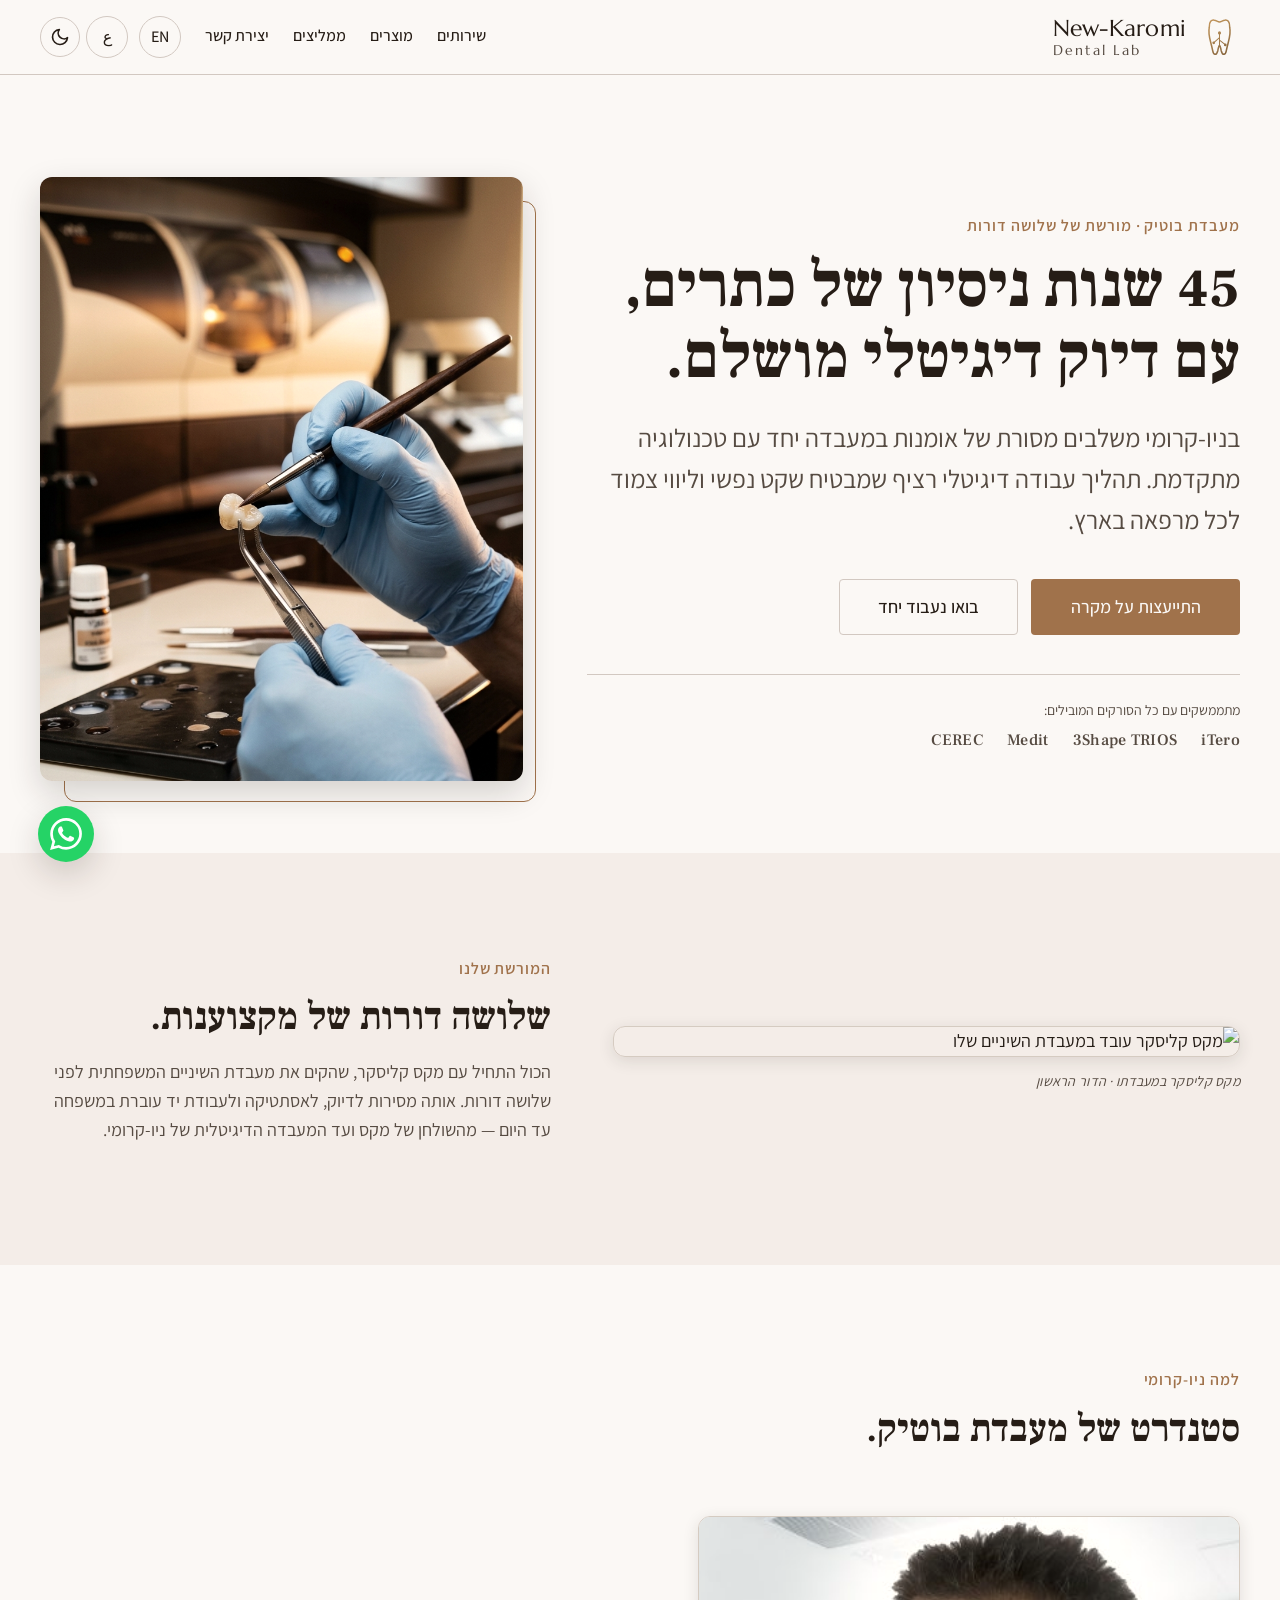
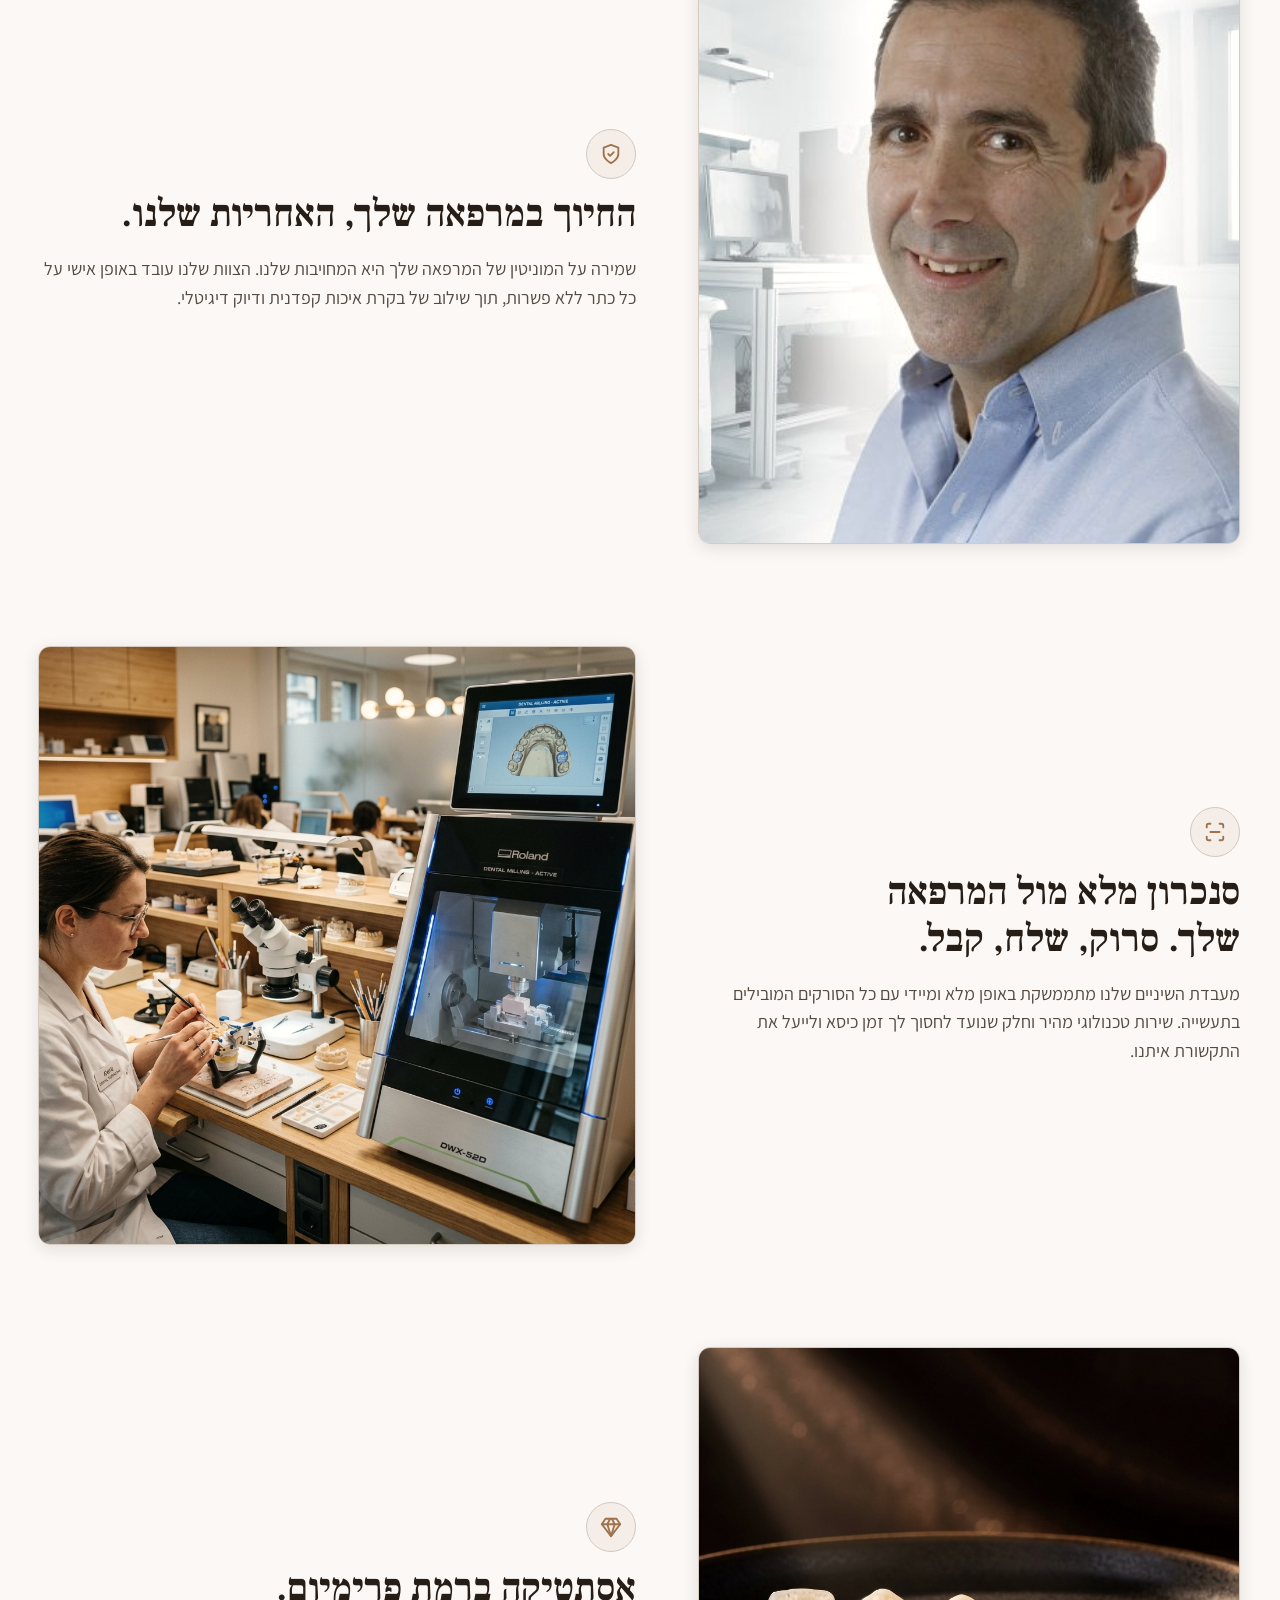
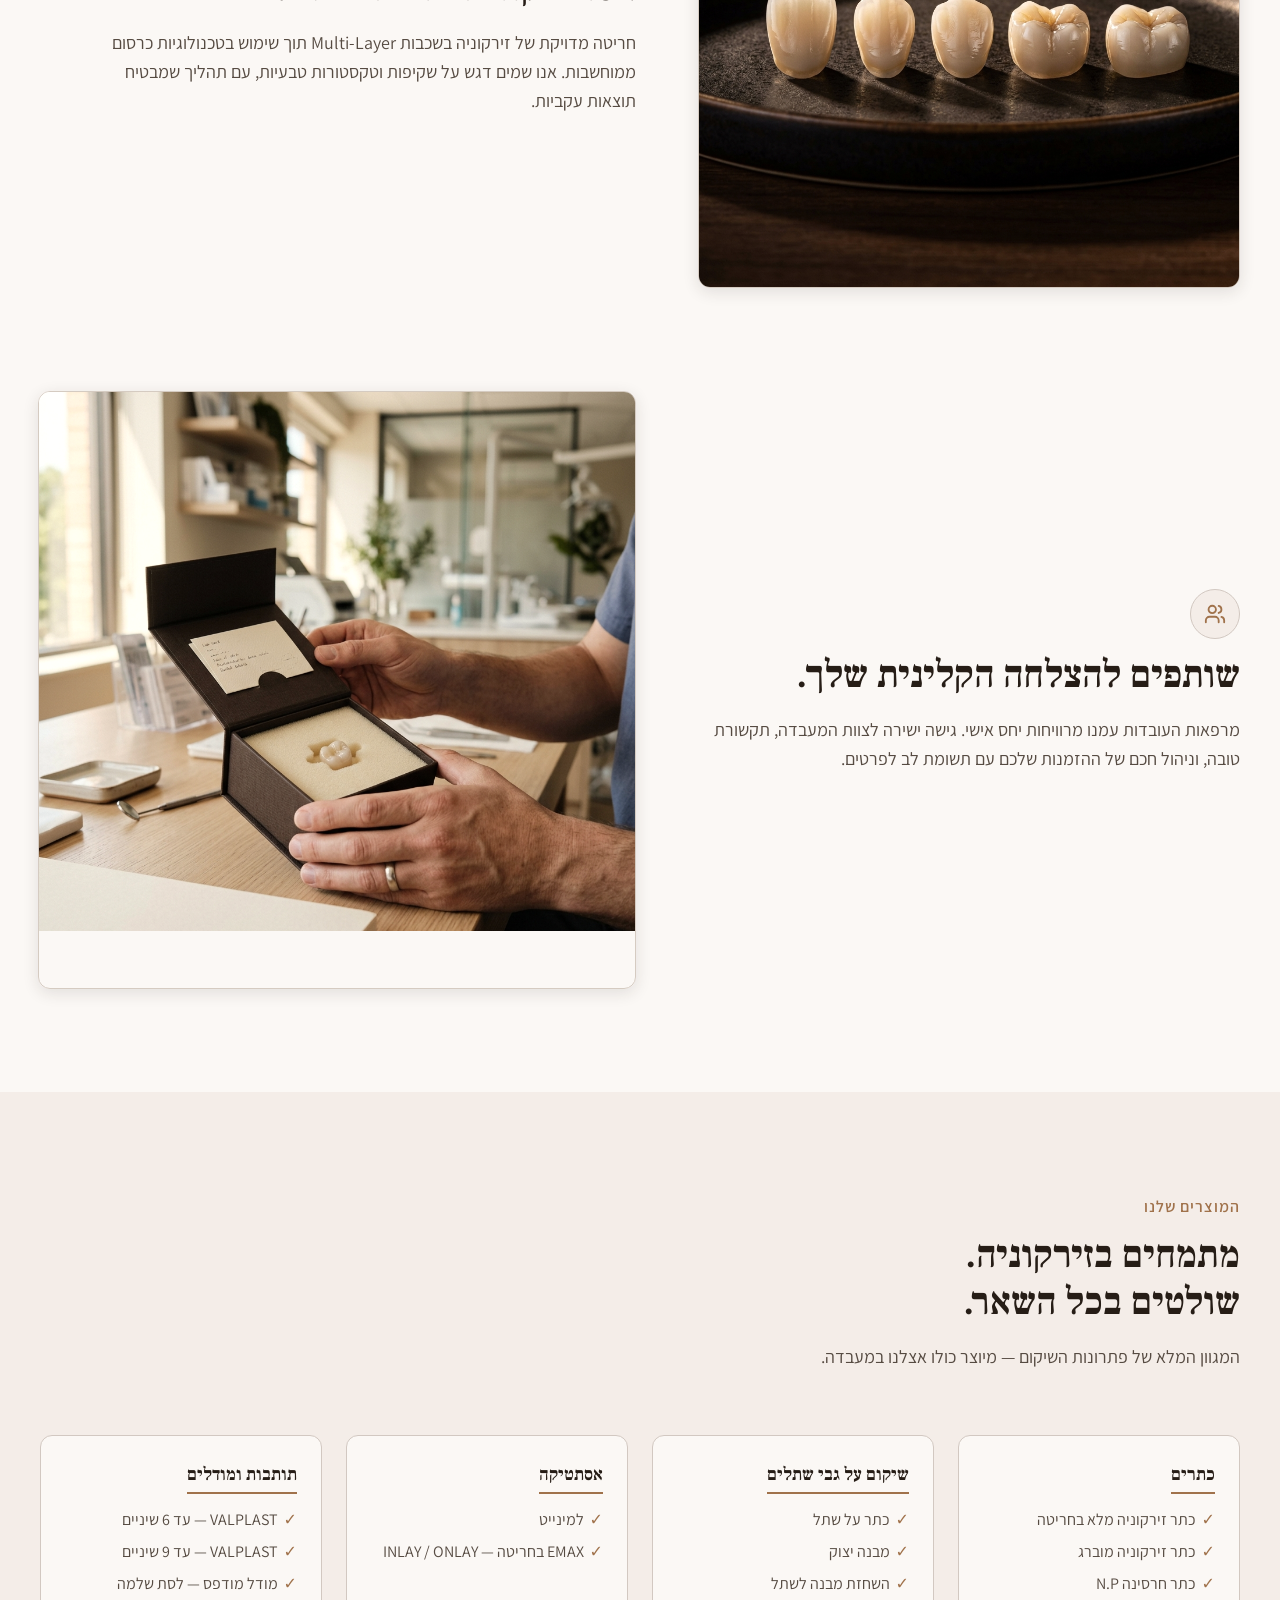
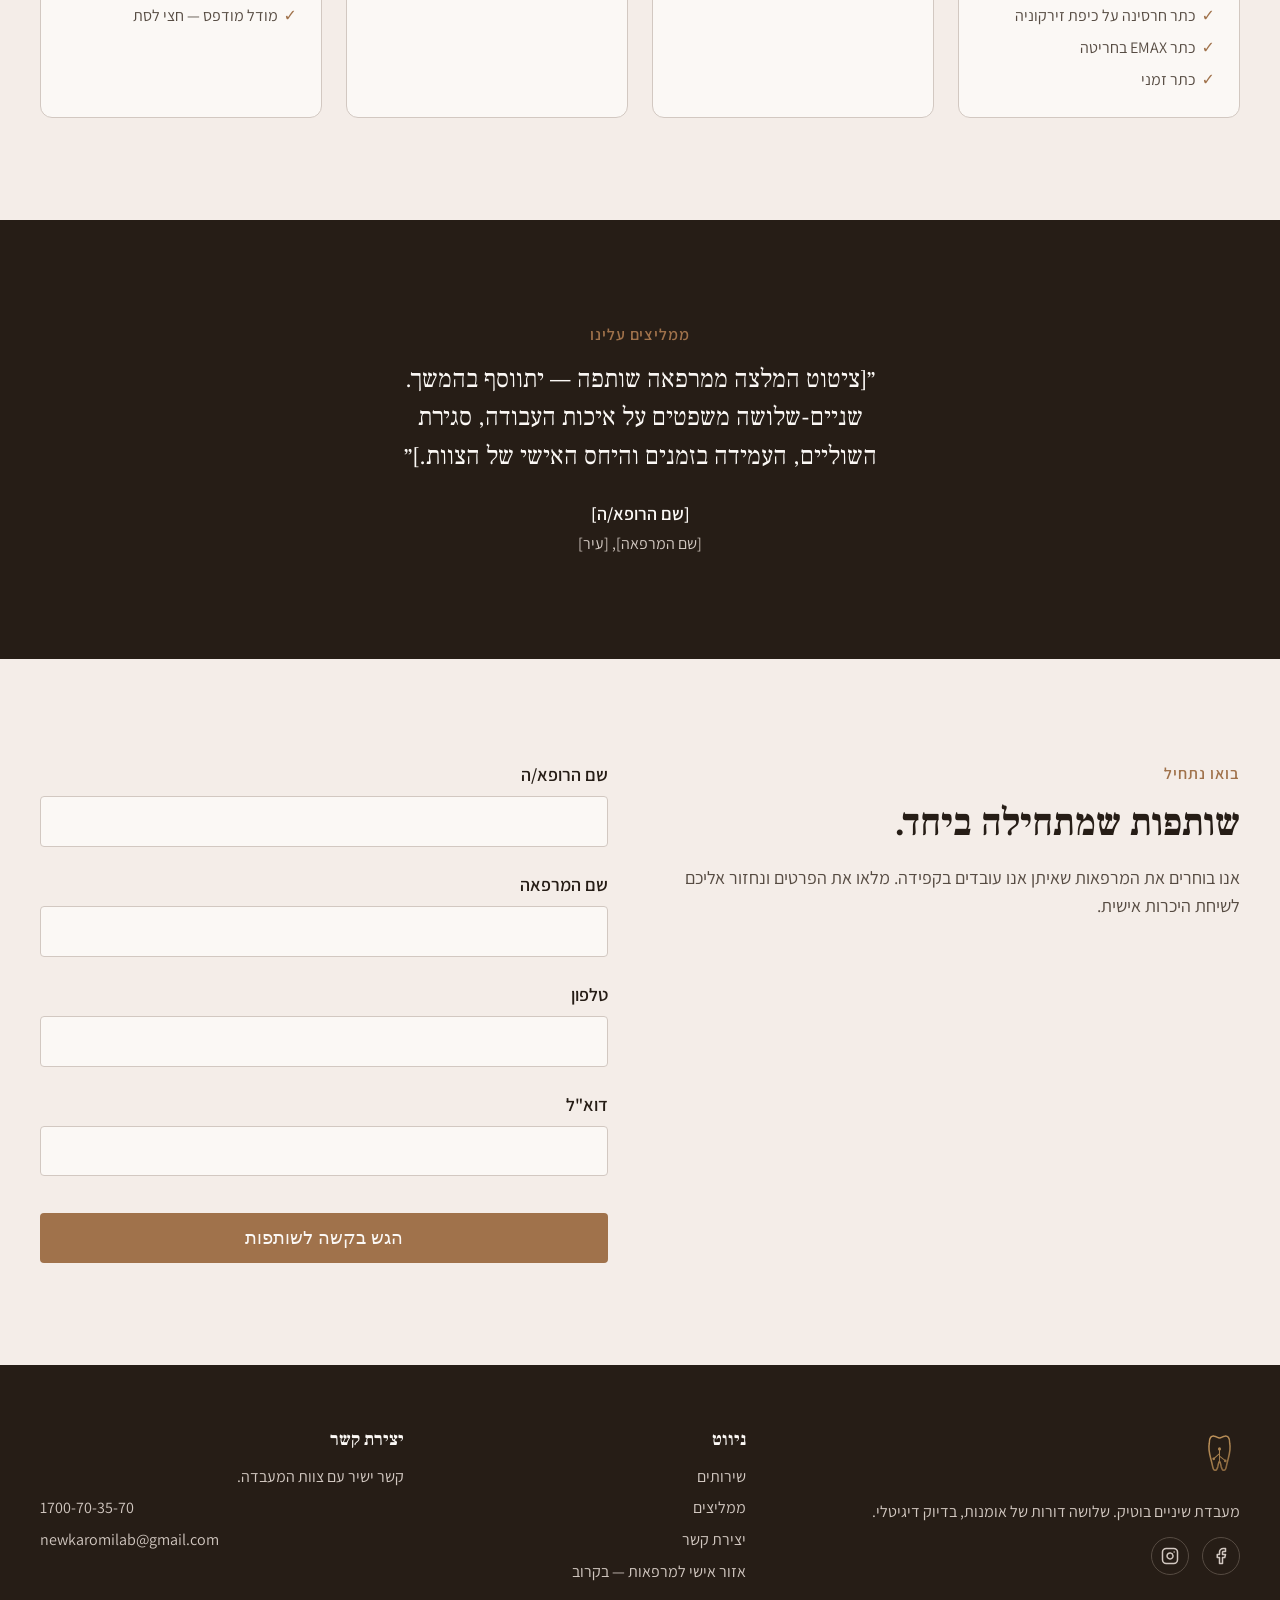
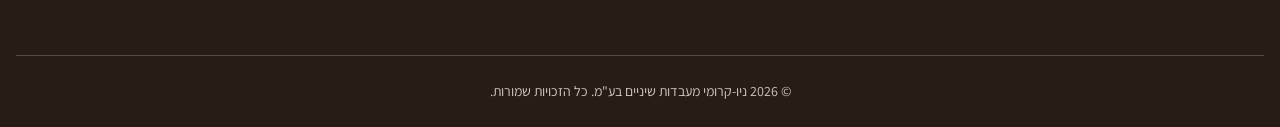
==== commit 2f475092: "fix(option-1): correct legacy image filename case" ====
--- a/Website-Option-1/index.html
+++ b/Website-Option-1/index.html
@@ -36,7 +36,8 @@
                 <a href="#testimonials" class="nav-link">ממליצים</a>
                 <a href="#contact" class="nav-link">יצירת קשר</a>
                 <div class="nav-actions">
-                    <a href="./index_en.html" class="btn-lang" aria-label="English Version" style="margin-inline-end: 4px;">EN</a>
+                    <a href="./index_en.html" class="btn-lang" aria-label="English Version"
+                        style="margin-inline-end: 4px;">EN</a>
                     <a href="./index_ar.html" class="btn-lang" aria-label="النسخة العربية">ع</a>
                     <button id="theme-toggle" class="btn-theme-toggle" aria-label="החלף מצב תצוגה כהה/בהיר">
                         <svg aria-hidden="true" width="20" height="20" viewBox="0 0 24 24" fill="none"
@@ -81,14 +82,16 @@
             <div class="container legacy-grid">
                 <figure class="legacy-figure">
                     <div class="img-frame">
-                        <img src="./max-kalisker.png" alt="מקס קליסקר עובד במעבדת השיניים שלו" />
+                        <img src="./Max_Kalisker.png" alt="מקס קליסקר עובד במעבדת השיניים שלו" />
                     </div>
                     <figcaption class="legacy-caption">מקס קליסקר במעבדתו · הדור הראשון</figcaption>
                 </figure>
                 <div class="legacy-content">
                     <p class="eyebrow">המורשת שלנו</p>
-                    <h2 id="legacy-title" class="section-title">שלושה דורות של אומנות במעבדה.</h2>
-                    <p class="feature-text">הכול התחיל עם מקס קליסקר, שהקים את מעבדת השיניים המשפחתית לפני שלושה דורות. אותה מסירות לדיוק, לאסתטיקה ולעבודת יד עוברת במשפחה עד היום — מהשולחן של מקס ועד המעבדה הדיגיטלית של ניו-קרומי.</p>
+                    <h2 id="legacy-title" class="section-title">שלושה דורות של מקצוענות.</h2>
+                    <p class="feature-text">הכול התחיל עם מקס קליסקר, שהקים את מעבדת השיניים המשפחתית לפני שלושה דורות.
+                        אותה מסירות לדיוק, לאסתטיקה ולעבודת יד עוברת במשפחה עד היום — מהשולחן של מקס ועד המעבדה
+                        הדיגיטלית של ניו-קרומי.</p>
                 </div>
             </div>
         </section>
@@ -325,9 +328,11 @@
         </div>
     </footer>
 
-    <a href="https://wa.me/97226249798" class="whatsapp-btn" target="_blank" rel="noopener noreferrer" aria-label="WhatsApp">
+    <a href="https://wa.me/97226249798" class="whatsapp-btn" target="_blank" rel="noopener noreferrer"
+        aria-label="WhatsApp">
         <svg width="24" height="24" viewBox="0 0 24 24" fill="currentColor">
-            <path d="M17.472 14.382c-.297-.149-1.758-.867-2.03-.967-.273-.099-.471-.148-.67.15-.197.297-.767.966-.94 1.164-.173.199-.347.223-.644.075-.297-.15-1.255-.463-2.39-1.475-.883-.788-1.48-1.761-1.653-2.059-.173-.297-.018-.458.13-.606.134-.133.298-.347.446-.52.149-.174.198-.298.298-.497.099-.198.05-.371-.025-.52-.075-.149-.669-1.612-.916-2.207-.242-.579-.487-.5-.669-.51a12.8 12.8 0 0 0-.57-.01c-.198 0-.52.074-.792.372-.272.297-1.04 1.016-1.04 2.479 0 1.462 1.065 2.875 1.213 3.074.149.198 2.096 3.2 5.077 4.487.709.306 1.262.489 1.694.625.712.227 1.36.195 1.871.118.571-.085 1.758-.719 2.006-1.413.248-.694.248-1.289.173-1.413-.074-.124-.272-.198-.57-.347m-5.421 7.403h-.004a9.87 9.87 0 0 1-5.031-1.378l-.361-.214-3.741.982.998-3.648-.235-.374a9.86 9.86 0 0 1-1.51-5.26c.001-5.45 4.436-9.884 9.888-9.884 2.64 0 5.122 1.03 6.988 2.898a9.825 9.825 0 0 1 2.893 6.994c-.003 5.45-4.437 9.884-9.885 9.884m8.413-18.297A11.815 11.815 0 0 0 12.05 0C5.495 0 .16 5.335.157 11.892c0 2.096.547 4.142 1.588 5.945L.057 24l6.305-1.654a11.882 11.882 0 0 0 5.683 1.448h.005c6.554 0 11.89-5.335 11.893-11.893a11.821 11.821 0 0 0-3.48-8.413Z"/>
+            <path
+                d="M17.472 14.382c-.297-.149-1.758-.867-2.03-.967-.273-.099-.471-.148-.67.15-.197.297-.767.966-.94 1.164-.173.199-.347.223-.644.075-.297-.15-1.255-.463-2.39-1.475-.883-.788-1.48-1.761-1.653-2.059-.173-.297-.018-.458.13-.606.134-.133.298-.347.446-.52.149-.174.198-.298.298-.497.099-.198.05-.371-.025-.52-.075-.149-.669-1.612-.916-2.207-.242-.579-.487-.5-.669-.51a12.8 12.8 0 0 0-.57-.01c-.198 0-.52.074-.792.372-.272.297-1.04 1.016-1.04 2.479 0 1.462 1.065 2.875 1.213 3.074.149.198 2.096 3.2 5.077 4.487.709.306 1.262.489 1.694.625.712.227 1.36.195 1.871.118.571-.085 1.758-.719 2.006-1.413.248-.694.248-1.289.173-1.413-.074-.124-.272-.198-.57-.347m-5.421 7.403h-.004a9.87 9.87 0 0 1-5.031-1.378l-.361-.214-3.741.982.998-3.648-.235-.374a9.86 9.86 0 0 1-1.51-5.26c.001-5.45 4.436-9.884 9.888-9.884 2.64 0 5.122 1.03 6.988 2.898a9.825 9.825 0 0 1 2.893 6.994c-.003 5.45-4.437 9.884-9.885 9.884m8.413-18.297A11.815 11.815 0 0 0 12.05 0C5.495 0 .16 5.335.157 11.892c0 2.096.547 4.142 1.588 5.945L.057 24l6.305-1.654a11.882 11.882 0 0 0 5.683 1.448h.005c6.554 0 11.89-5.335 11.893-11.893a11.821 11.821 0 0 0-3.48-8.413Z" />
         </svg>
     </a>
     <script src="./main.js" defer></script>
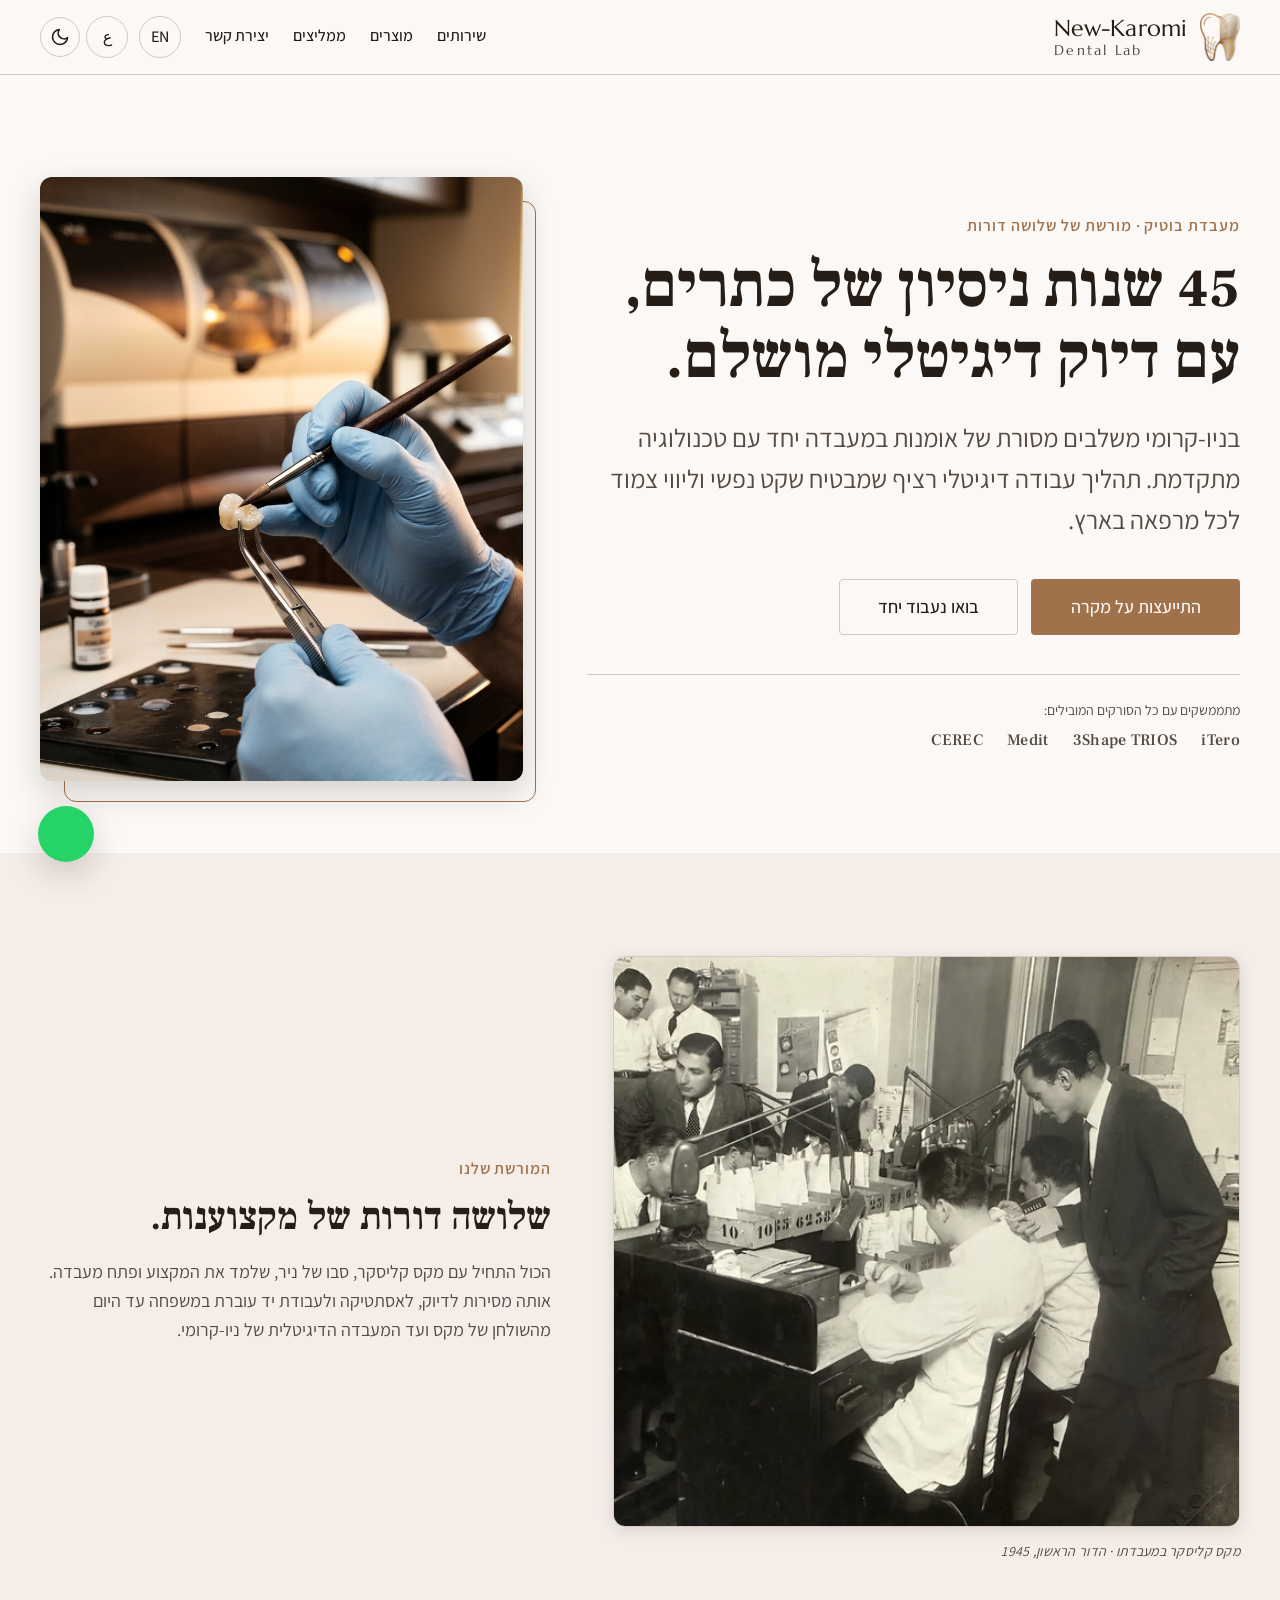
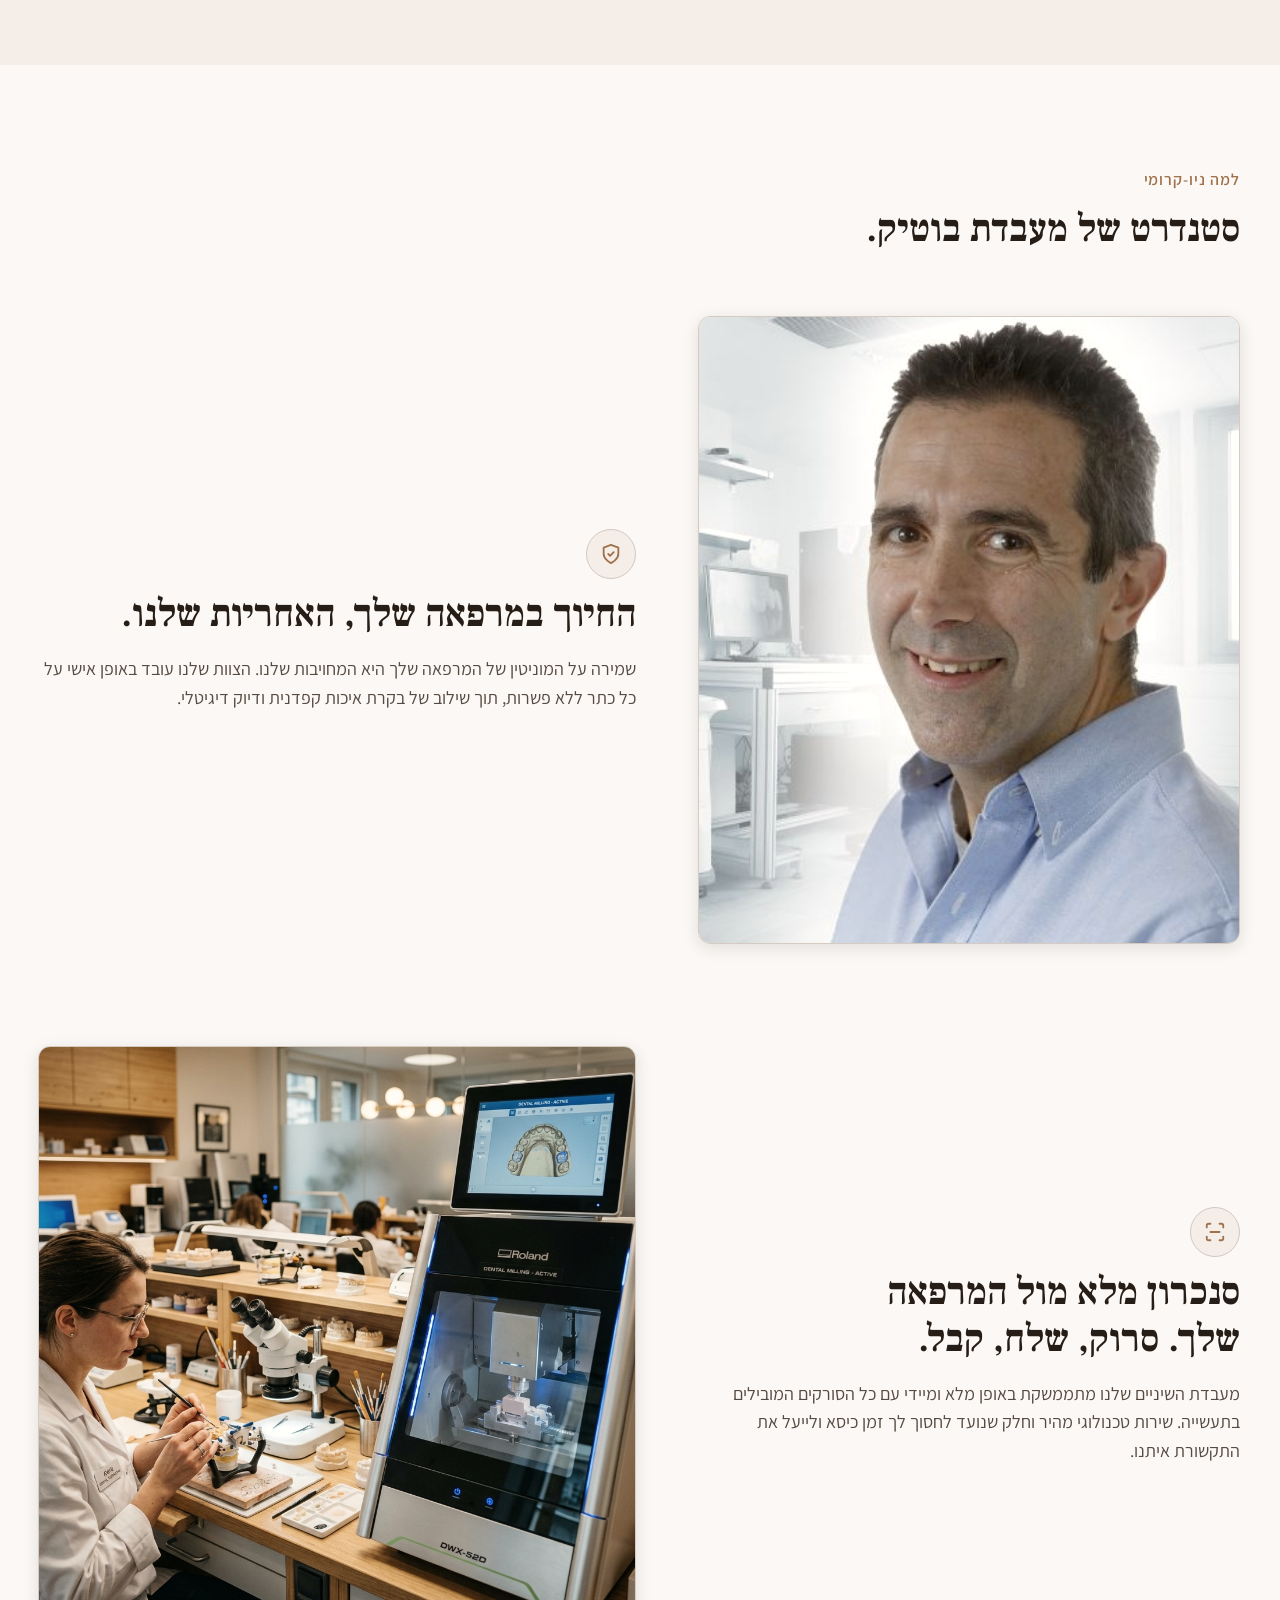
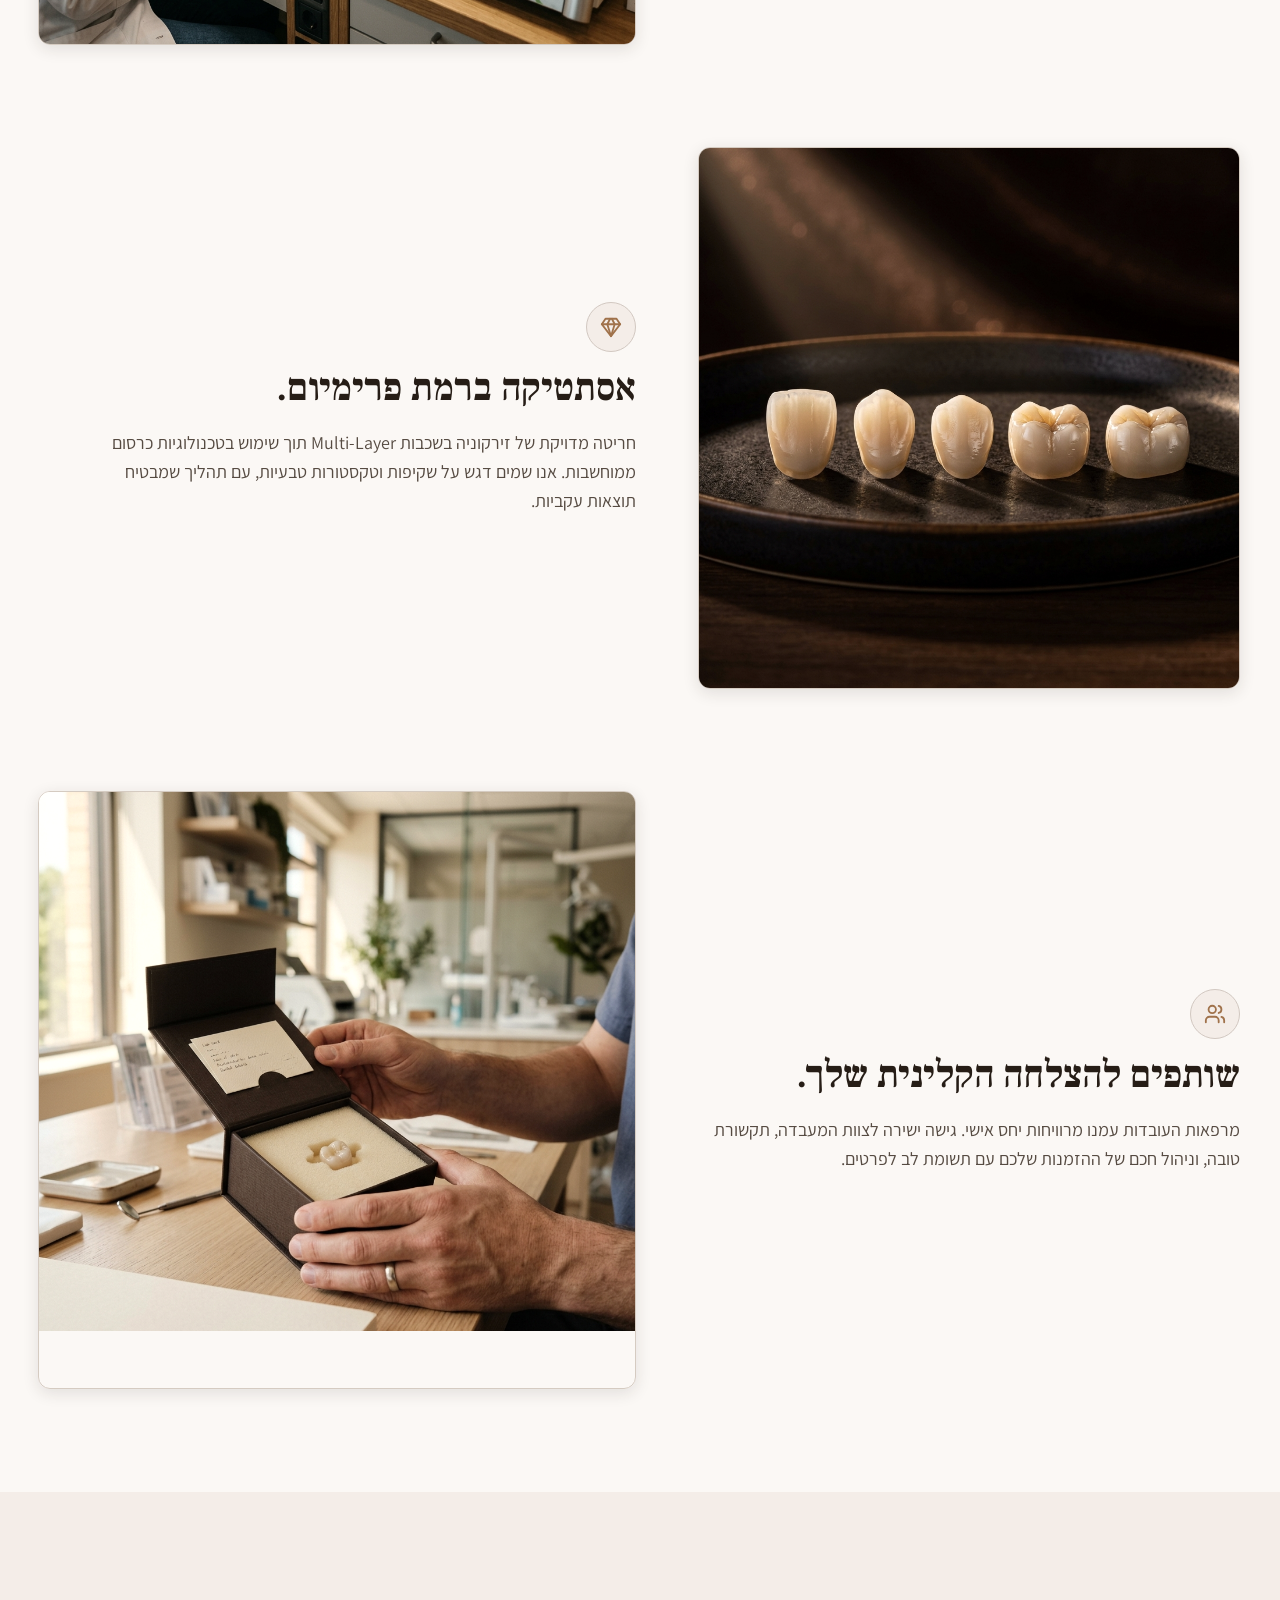
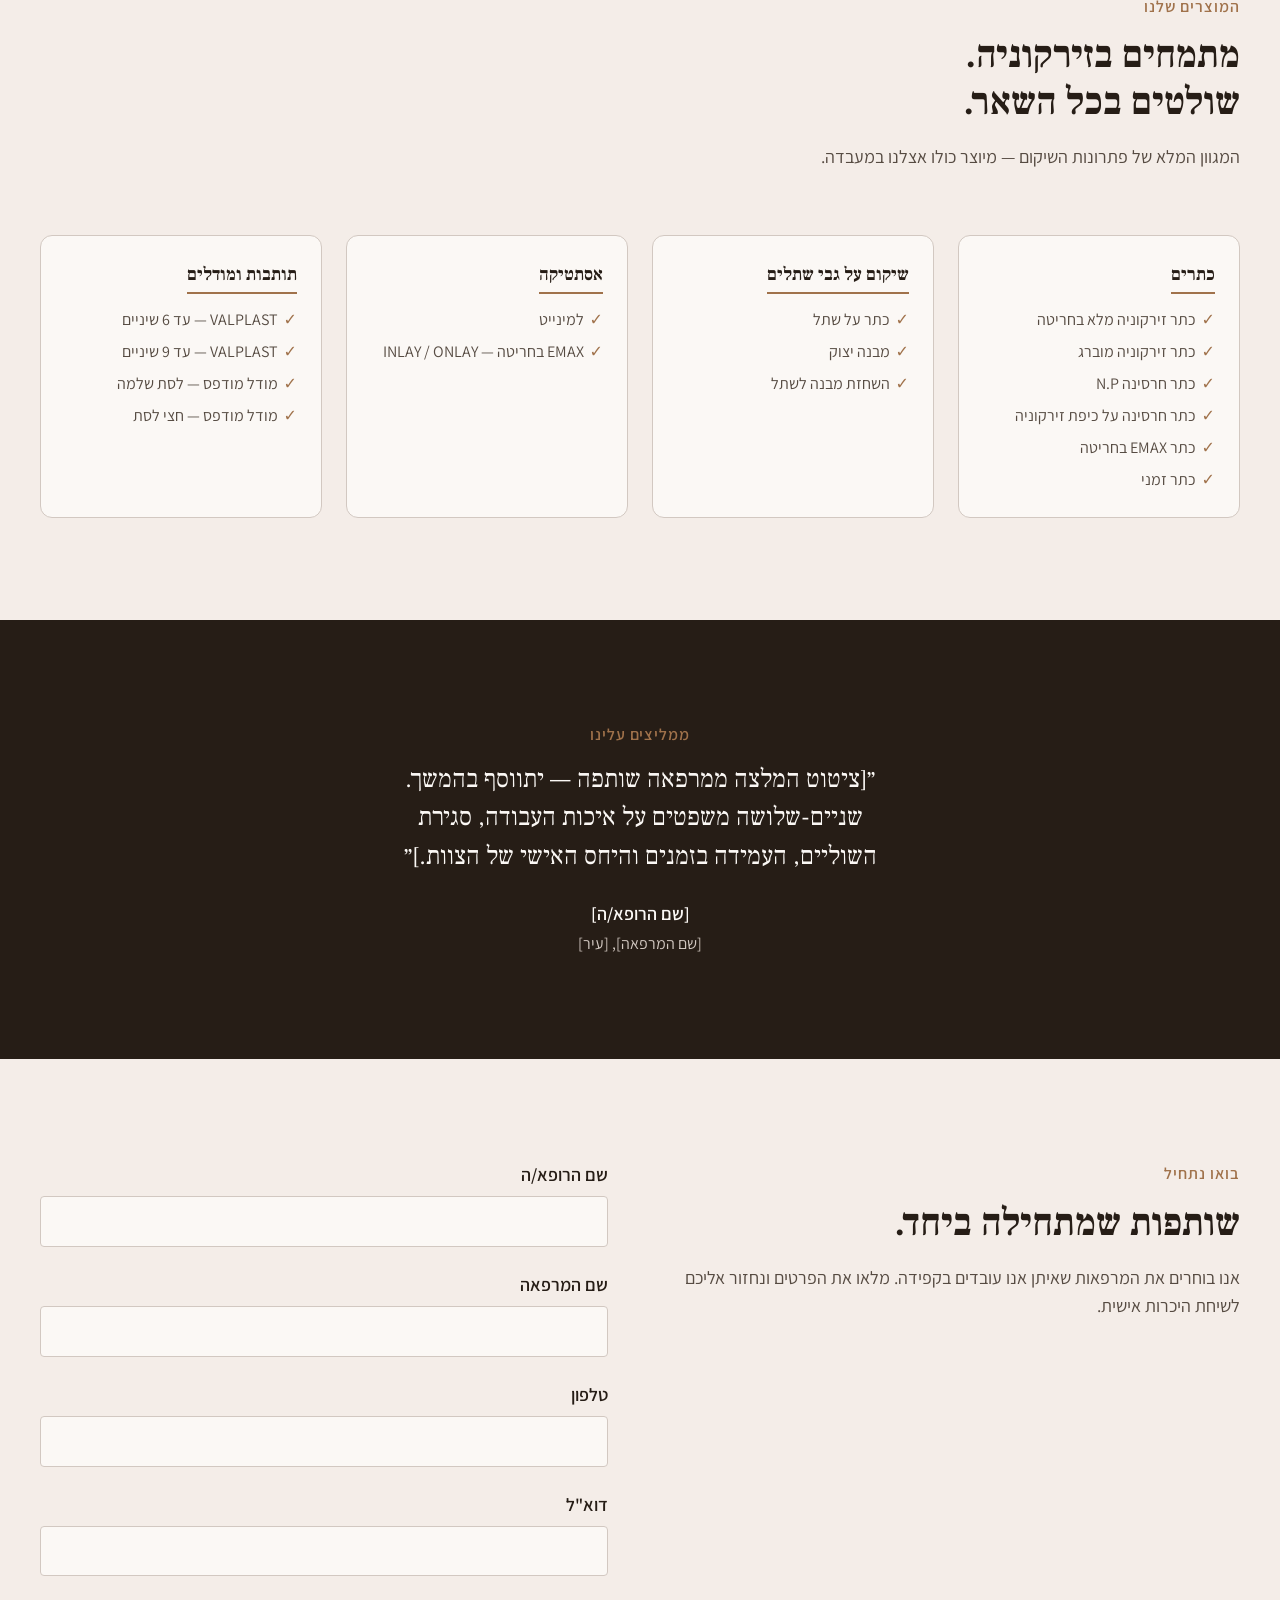
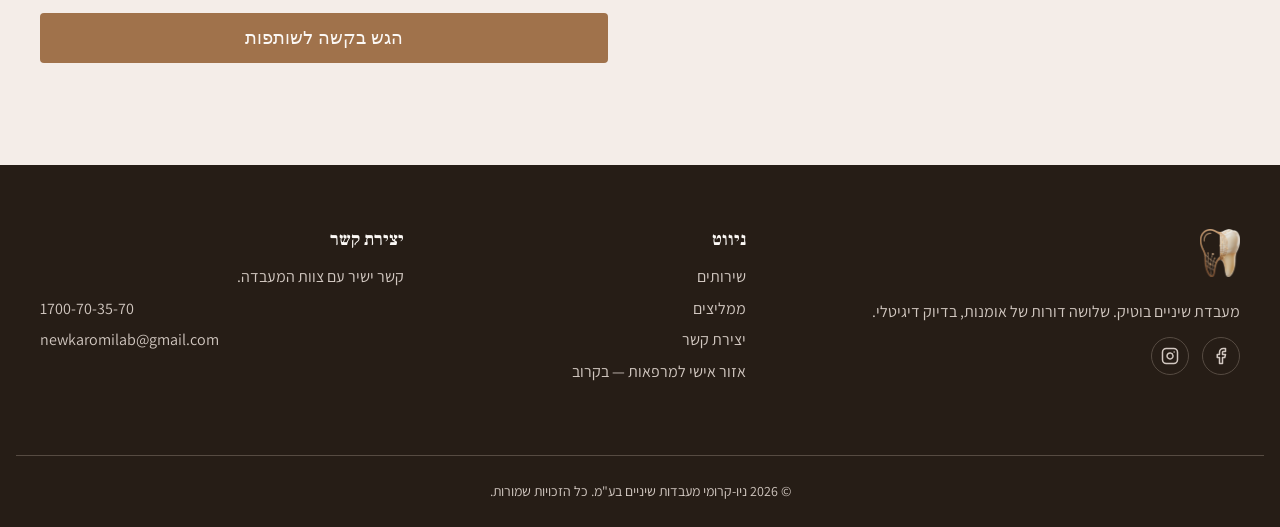
==== commit ebb6d292: "Use transparent 3D tooth logo + favicon; decontaminate white edge fringe The 3D logo/favicon PNGs we" ====
--- a/Website-Option-1/index.html
+++ b/Website-Option-1/index.html
@@ -1,341 +1,337 @@
-<!DOCTYPE html>
-<html lang="he" dir="rtl" data-theme="light">
-
-<head>
-    <meta charset="UTF-8">
-    <meta name="viewport" content="width=device-width, initial-scale=1.0">
-    <title>ניו-קרומי — מעבדות שיניים מתקדמות</title>
-    <meta name="description" content="45 שנות ניסיון של מעבדת שיניים בוטיק – עכשיו בדיוק דיגיטלי מושלם.">
-    <!-- TODO: בעת העלאה לאוויר — החליפו את og:url ו-og:image בכתובות מלאות (https://...) -->
-    <meta property="og:type" content="website">
-    <meta property="og:title" content="ניו-קרומי — מעבדות שיניים מתקדמות">
-    <meta property="og:description" content="45 שנות ניסיון של מעבדת שיניים בוטיק – עכשיו בדיוק דיגיטלי מושלם.">
-    <meta property="og:image" content="./hero.png">
-    <meta property="og:locale" content="he_IL">
-    <meta name="twitter:card" content="summary_large_image">
-    <link rel="icon" type="image/svg+xml" href="./favicon.svg">
-    <link rel="stylesheet" href="./theme.css">
-    <link rel="stylesheet" href="./styles.css">
-    <link rel="preconnect" href="https://fonts.googleapis.com">
-    <link rel="preconnect" href="https://fonts.gstatic.com" crossorigin>
-    <link
-        href="https://fonts.googleapis.com/css2?family=Assistant:wght@400;500;600&family=Frank+Ruhl+Libre:wght@400;500;700&family=Marcellus&display=swap"
-        rel="stylesheet">
-</head>
-
-<body>
-    <header class="site-header">
-        <div class="container header-container">
-            <div class="logo" aria-label="ניו-קרומי">
-                <img src="./logo-mark.svg" alt="" class="logo-img" />
-                <span class="logo-text">New-Karomi<span class="logo-sub">Dental Lab</span></span>
-            </div>
-            <nav class="main-nav" aria-label="ניווט ראשי">
-                <a href="#features" class="nav-link">שירותים</a>
-                <a href="#products" class="nav-link">מוצרים</a>
-                <a href="#testimonials" class="nav-link">ממליצים</a>
-                <a href="#contact" class="nav-link">יצירת קשר</a>
-                <div class="nav-actions">
-                    <a href="./index_en.html" class="btn-lang" aria-label="English Version"
-                        style="margin-inline-end: 4px;">EN</a>
-                    <a href="./index_ar.html" class="btn-lang" aria-label="النسخة العربية">ع</a>
-                    <button id="theme-toggle" class="btn-theme-toggle" aria-label="החלף מצב תצוגה כהה/בהיר">
-                        <svg aria-hidden="true" width="20" height="20" viewBox="0 0 24 24" fill="none"
-                            stroke="currentColor" stroke-width="2" stroke-linecap="round" stroke-linejoin="round">
-                            <path d="M21 12.79A9 9 0 1 1 11.21 3 7 7 0 0 0 21 12.79z"></path>
-                        </svg>
-                    </button>
-                </div>
-            </nav>
-        </div>
-    </header>
-
-    <main>
-        <section class="hero" aria-labelledby="hero-title">
-            <div class="container hero-grid">
-                <div class="hero-content">
-                    <p class="eyebrow">מעבדת בוטיק · מורשת של שלושה דורות</p>
-                    <h1 id="hero-title" class="hero-title">45 שנות ניסיון של כתרים, עם דיוק דיגיטלי מושלם.</h1>
-                    <p class="hero-subtitle">בניו-קרומי משלבים מסורת של אומנות במעבדה יחד עם טכנולוגיה מתקדמת. תהליך
-                        עבודה דיגיטלי רציף שמבטיח שקט נפשי וליווי צמוד לכל מרפאה בארץ.</p>
-                    <div class="hero-actions">
-                        <a href="#contact" class="btn btn-primary">התייעצות על מקרה</a>
-                        <a href="#features" class="btn btn-outline">בואו נעבוד יחד</a>
-                    </div>
-                    <div class="hero-trust" aria-label="תאימות סורקים">
-                        <span class="hero-trust-label">מתממשקים עם כל הסורקים המובילים:</span>
-                        <ul class="scanner-list">
-                            <li>iTero</li>
-                            <li>3Shape TRIOS</li>
-                            <li>Medit</li>
-                            <li>CEREC</li>
-                        </ul>
-                    </div>
-                </div>
-                <div class="hero-visual">
-                    <img src="./hero.png" alt="עבודת יד עדינה של טכנאים לצד תהליך כרסום דיגיטלי מתקדם ונקי" />
-                </div>
-            </div>
-        </section>
-
-        <section id="legacy" class="legacy" aria-labelledby="legacy-title">
-            <div class="container legacy-grid">
-                <figure class="legacy-figure">
-                    <div class="img-frame">
-                        <img src="./Max_Kalisker.png" alt="מקס קליסקר עובד במעבדת השיניים שלו" />
-                    </div>
-                    <figcaption class="legacy-caption">מקס קליסקר במעבדתו · הדור הראשון</figcaption>
-                </figure>
-                <div class="legacy-content">
-                    <p class="eyebrow">המורשת שלנו</p>
-                    <h2 id="legacy-title" class="section-title">שלושה דורות של מקצוענות.</h2>
-                    <p class="feature-text">הכול התחיל עם מקס קליסקר, שהקים את מעבדת השיניים המשפחתית לפני שלושה דורות.
-                        אותה מסירות לדיוק, לאסתטיקה ולעבודת יד עוברת במשפחה עד היום — מהשולחן של מקס ועד המעבדה
-                        הדיגיטלית של ניו-קרומי.</p>
-                </div>
-            </div>
-        </section>
-
-        <section id="features" class="features" aria-label="שירותי המעבדה">
-            <div class="container">
-                <div class="section-head">
-                    <p class="eyebrow">למה ניו-קרומי</p>
-                    <h2 class="section-title">סטנדרט של מעבדת בוטיק.</h2>
-                </div>
-
-                <article class="feature-row">
-                    <div class="feature-visual img-frame">
-                        <img src="./nir.jpg" alt="ניר, בעל המעבדה" />
-                    </div>
-                    <div class="feature-content">
-                        <span class="feature-icon" aria-hidden="true">
-                            <svg width="22" height="22" viewBox="0 0 24 24" fill="none" stroke="currentColor"
-                                stroke-width="2" stroke-linecap="round" stroke-linejoin="round">
-                                <path d="M12 22s8-4 8-10V5l-8-3-8 3v7c0 6 8 10 8 10z"></path>
-                                <path d="m9 12 2 2 4-4"></path>
-                            </svg>
-                        </span>
-                        <h3 class="feature-title">החיוך במרפאה שלך, האחריות שלנו.</h3>
-                        <p class="feature-text">שמירה על המוניטין של המרפאה שלך היא המחויבות שלנו. הצוות שלנו עובד באופן
-                            אישי על כל
-                            כתר ללא פשרות, תוך שילוב של בקרת איכות קפדנית ודיוק דיגיטלי.</p>
-                    </div>
-                </article>
-
-                <article class="feature-row">
-                    <div class="feature-visual img-frame">
-                        <img src="./automation.png" alt="תהליך עבודה דיגיטלי — אינטגרציה חלקה למרפאה" />
-                    </div>
-                    <div class="feature-content">
-                        <span class="feature-icon" aria-hidden="true">
-                            <svg width="22" height="22" viewBox="0 0 24 24" fill="none" stroke="currentColor"
-                                stroke-width="2" stroke-linecap="round" stroke-linejoin="round">
-                                <path d="M3 7V5a2 2 0 0 1 2-2h2"></path>
-                                <path d="M17 3h2a2 2 0 0 1 2 2v2"></path>
-                                <path d="M21 17v2a2 2 0 0 1-2 2h-2"></path>
-                                <path d="M7 21H5a2 2 0 0 1-2-2v-2"></path>
-                                <path d="M7 12h10"></path>
-                            </svg>
-                        </span>
-                        <h3 class="feature-title">סנכרון מלא מול המרפאה שלך. סרוק, שלח, קבל.</h3>
-                        <p class="feature-text">מעבדת השיניים שלנו מתממשקת באופן מלא ומיידי עם כל הסורקים המובילים
-                            בתעשייה. שירות טכנולוגי מהיר וחלק שנועד לחסוך לך זמן כיסא ולייעל
-                            את התקשורת איתנו.</p>
-                    </div>
-                </article>
-
-                <article class="feature-row">
-                    <div class="feature-visual img-frame">
-                        <img src="./trust.png" alt="אסתטיקה וחומרי גלם" />
-                    </div>
-                    <div class="feature-content">
-                        <span class="feature-icon" aria-hidden="true">
-                            <svg width="22" height="22" viewBox="0 0 24 24" fill="none" stroke="currentColor"
-                                stroke-width="2" stroke-linecap="round" stroke-linejoin="round">
-                                <path d="M6 3h12l4 6-10 13L2 9z"></path>
-                                <path d="M11 3 8 9l4 13 4-13-3-6"></path>
-                                <path d="M2 9h20"></path>
-                            </svg>
-                        </span>
-                        <h3 class="feature-title">אסתטיקה ברמת פרימיום.</h3>
-                        <p class="feature-text">חריטה מדויקת של זירקוניה בשכבות Multi-Layer תוך שימוש
-                            בטכנולוגיות כרסום ממוחשבות. אנו שמים דגש על שקיפות וטקסטורות טבעיות, עם תהליך שמבטיח תוצאות
-                            עקביות.</p>
-                    </div>
-                </article>
-
-                <article class="feature-row">
-                    <div class="feature-visual img-frame">
-                        <img src="./service.png" alt="כתר זירקוניה ארוז בקפידה, נמסר למרפאה" />
-                    </div>
-                    <div class="feature-content">
-                        <span class="feature-icon" aria-hidden="true">
-                            <svg width="22" height="22" viewBox="0 0 24 24" fill="none" stroke="currentColor"
-                                stroke-width="2" stroke-linecap="round" stroke-linejoin="round">
-                                <path d="M16 21v-2a4 4 0 0 0-4-4H6a4 4 0 0 0-4 4v2"></path>
-                                <circle cx="9" cy="7" r="4"></circle>
-                                <path d="M22 21v-2a4 4 0 0 0-3-3.87"></path>
-                                <path d="M16 3.13a4 4 0 0 1 0 7.75"></path>
-                            </svg>
-                        </span>
-                        <h3 class="feature-title">שותפים להצלחה הקלינית שלך.</h3>
-                        <p class="feature-text">מרפאות העובדות עמנו מרוויחות יחס אישי. גישה ישירה לצוות המעבדה, תקשורת
-                            טובה, וניהול חכם של ההזמנות שלכם עם תשומת לב לפרטים.</p>
-                    </div>
-                </article>
-            </div>
-        </section>
-
-        <section id="products" class="products" aria-labelledby="products-title">
-            <div class="container">
-                <div class="section-head">
-                    <p class="eyebrow">המוצרים שלנו</p>
-                    <h2 id="products-title" class="section-title">מתמחים בזירקוניה. שולטים בכל השאר.</h2>
-                    <p class="feature-text">המגוון המלא של פתרונות השיקום — מיוצר כולו אצלנו במעבדה.</p>
-                </div>
-                <div class="products-grid">
-                    <div class="product-category">
-                        <h3>כתרים</h3>
-                        <ul>
-                            <li>כתר זירקוניה מלא בחריטה</li>
-                            <li>כתר זירקוניה מוברג</li>
-                            <li>כתר חרסינה N.P</li>
-                            <li>כתר חרסינה על כיפת זירקוניה</li>
-                            <li>כתר EMAX בחריטה</li>
-                            <li>כתר זמני</li>
-                        </ul>
-                    </div>
-                    <div class="product-category">
-                        <h3>שיקום על גבי שתלים</h3>
-                        <ul>
-                            <li>כתר על שתל</li>
-                            <li>מבנה יצוק</li>
-                            <li>השחזת מבנה לשתל</li>
-                        </ul>
-                    </div>
-                    <div class="product-category">
-                        <h3>אסתטיקה</h3>
-                        <ul>
-                            <li>למינייט</li>
-                            <li>EMAX בחריטה — INLAY / ONLAY</li>
-                        </ul>
-                    </div>
-                    <div class="product-category">
-                        <h3>תותבות ומודלים</h3>
-                        <ul>
-                            <li>VALPLAST — עד 6 שיניים</li>
-                            <li>VALPLAST — עד 9 שיניים</li>
-                            <li>מודל מודפס — לסת שלמה</li>
-                            <li>מודל מודפס — חצי לסת</li>
-                        </ul>
-                    </div>
-                </div>
-            </div>
-        </section>
-
-        <!-- TODO: להחליף את ההמלצה והפרטים בהמלצה אמיתית ממרפאה שותפה -->
-        <section id="testimonials" class="testimonial-section band-dark" aria-labelledby="testimonials-title">
-            <div class="container testimonial-inner">
-                <p class="eyebrow eyebrow-on-dark">ממליצים עלינו</p>
-                <h2 id="testimonials-title" class="visually-hidden">המלצות ממרפאות שותפות</h2>
-                <figure class="testimonial-card">
-                    <blockquote class="testimonial-quote">
-                        ״[ציטוט המלצה ממרפאה שותפה — יתווסף בהמשך. שניים-שלושה משפטים על איכות העבודה, סגירת
-                        השוליים, העמידה בזמנים והיחס האישי של הצוות.]״
-                    </blockquote>
-                    <figcaption class="testimonial-attribution">
-                        <span class="testimonial-name">[שם הרופא/ה]</span>
-                        <span class="testimonial-clinic">[שם המרפאה], [עיר]</span>
-                    </figcaption>
-                </figure>
-            </div>
-        </section>
-
-        <section id="contact" class="contact-section" aria-labelledby="contact-title">
-            <div class="container contact-grid">
-                <div class="contact-info">
-                    <p class="eyebrow">בואו נתחיל</p>
-                    <h2 id="contact-title" class="section-title">שותפות שמתחילה ביחד.</h2>
-                    <p class="feature-text">אנו בוחרים את המרפאות שאיתן אנו עובדים בקפידה. מלאו את הפרטים ונחזור אליכם
-                        לשיחת היכרות אישית.</p>
-                </div>
-                <form class="contact-form" action="#" method="POST">
-                    <div class="form-group">
-                        <label for="doctorName">שם הרופא/ה</label>
-                        <input type="text" id="doctorName" name="doctorName" class="form-control" autocomplete="name"
-                            required aria-required="true">
-                    </div>
-                    <div class="form-group">
-                        <label for="clinicName">שם המרפאה</label>
-                        <input type="text" id="clinicName" name="clinicName" class="form-control"
-                            autocomplete="organization" required aria-required="true">
-                    </div>
-                    <div class="form-group">
-                        <label for="phone">טלפון</label>
-                        <input type="tel" id="phone" name="phone" class="form-control" autocomplete="tel"
-                            inputmode="tel" dir="ltr" required aria-required="true">
-                    </div>
-                    <div class="form-group">
-                        <label for="email">דוא"ל</label>
-                        <input type="email" id="email" name="email" class="form-control" autocomplete="email" dir="ltr"
-                            required aria-required="true">
-                    </div>
-                    <button type="submit" class="btn btn-primary btn-block">הגש בקשה לשותפות</button>
-                </form>
-            </div>
-        </section>
-    </main>
-
-    <footer class="site-footer band-dark">
-        <div class="container footer-grid">
-            <div class="footer-col footer-brand">
-                <img src="./logo-mark.svg" alt="לוגו ניו-קרומי" class="footer-logo" />
-                <p>מעבדת שיניים בוטיק. שלושה דורות של אומנות, בדיוק דיגיטלי.</p>
-                <!-- TODO: להחליף בקישורים אמיתיים לרשתות החברתיות, או למחוק -->
-                <div class="social-links" aria-label="רשתות חברתיות">
-                    <a href="#" aria-label="פייסבוק">
-                        <svg width="18" height="18" viewBox="0 0 24 24" fill="none" stroke="currentColor"
-                            stroke-width="2" stroke-linecap="round" stroke-linejoin="round" aria-hidden="true">
-                            <path d="M18 2h-3a5 5 0 0 0-5 5v3H7v4h3v8h4v-8h3l1-4h-4V7a1 1 0 0 1 1-1h3z"></path>
-                        </svg>
-                    </a>
-                    <a href="#" aria-label="אינסטגרם">
-                        <svg width="18" height="18" viewBox="0 0 24 24" fill="none" stroke="currentColor"
-                            stroke-width="2" stroke-linecap="round" stroke-linejoin="round" aria-hidden="true">
-                            <rect x="2" y="2" width="20" height="20" rx="5" ry="5"></rect>
-                            <path d="M16 11.37A4 4 0 1 1 12.63 8 4 4 0 0 1 16 11.37z"></path>
-                            <line x1="17.5" y1="6.5" x2="17.51" y2="6.5"></line>
-                        </svg>
-                    </a>
-                </div>
-            </div>
-            <div class="footer-col">
-                <h3>ניווט</h3>
-                <a href="#features">שירותים</a>
-                <a href="#testimonials">ממליצים</a>
-                <a href="#contact">יצירת קשר</a>
-                <span class="footer-muted">אזור אישי למרפאות — בקרוב</span>
-            </div>
-            <div class="footer-col">
-                <h3>יצירת קשר</h3>
-                <p>קשר ישיר עם צוות המעבדה.</p>
-                <a href="tel:1700703570" dir="ltr">1700-70-35-70</a>
-                <a href="mailto:newkaromilab@gmail.com" dir="ltr">newkaromilab@gmail.com</a>
-            </div>
-        </div>
-        <div class="container footer-bottom">
-            <p>&copy; 2026 ניו-קרומי מעבדות שיניים בע"מ. כל הזכויות שמורות.</p>
-        </div>
-    </footer>
-
-    <a href="https://wa.me/97226249798" class="whatsapp-btn" target="_blank" rel="noopener noreferrer"
-        aria-label="WhatsApp">
-        <svg width="24" height="24" viewBox="0 0 24 24" fill="currentColor">
-            <path
-                d="M17.472 14.382c-.297-.149-1.758-.867-2.03-.967-.273-.099-.471-.148-.67.15-.197.297-.767.966-.94 1.164-.173.199-.347.223-.644.075-.297-.15-1.255-.463-2.39-1.475-.883-.788-1.48-1.761-1.653-2.059-.173-.297-.018-.458.13-.606.134-.133.298-.347.446-.52.149-.174.198-.298.298-.497.099-.198.05-.371-.025-.52-.075-.149-.669-1.612-.916-2.207-.242-.579-.487-.5-.669-.51a12.8 12.8 0 0 0-.57-.01c-.198 0-.52.074-.792.372-.272.297-1.04 1.016-1.04 2.479 0 1.462 1.065 2.875 1.213 3.074.149.198 2.096 3.2 5.077 4.487.709.306 1.262.489 1.694.625.712.227 1.36.195 1.871.118.571-.085 1.758-.719 2.006-1.413.248-.694.248-1.289.173-1.413-.074-.124-.272-.198-.57-.347m-5.421 7.403h-.004a9.87 9.87 0 0 1-5.031-1.378l-.361-.214-3.741.982.998-3.648-.235-.374a9.86 9.86 0 0 1-1.51-5.26c.001-5.45 4.436-9.884 9.888-9.884 2.64 0 5.122 1.03 6.988 2.898a9.825 9.825 0 0 1 2.893 6.994c-.003 5.45-4.437 9.884-9.885 9.884m8.413-18.297A11.815 11.815 0 0 0 12.05 0C5.495 0 .16 5.335.157 11.892c0 2.096.547 4.142 1.588 5.945L.057 24l6.305-1.654a11.882 11.882 0 0 0 5.683 1.448h.005c6.554 0 11.89-5.335 11.893-11.893a11.821 11.821 0 0 0-3.48-8.413Z" />
-        </svg>
-    </a>
-    <script src="./main.js" defer></script>
-</body>
-
-</html>+<!DOCTYPE html>
+<html lang="he" dir="rtl" data-theme="light">
+
+<head>
+    <meta charset="UTF-8">
+    <meta name="viewport" content="width=device-width, initial-scale=1.0">
+    <title>ניו-קרומי — מעבדות שיניים מתקדמות</title>
+    <meta name="description" content="45 שנות ניסיון של מעבדת שיניים בוטיק – עכשיו בדיוק דיגיטלי מושלם.">
+    <!-- TODO: בעת העלאה לאוויר — החליפו את og:url ו-og:image בכתובות מלאות (https://...) -->
+    <meta property="og:type" content="website">
+    <meta property="og:title" content="ניו-קרומי — מעבדות שיניים מתקדמות">
+    <meta property="og:description" content="45 שנות ניסיון של מעבדת שיניים בוטיק – עכשיו בדיוק דיגיטלי מושלם.">
+    <meta property="og:image" content="./hero.png">
+    <meta property="og:locale" content="he_IL">
+    <meta name="twitter:card" content="summary_large_image">
+    <link rel="icon" type="image/png" href="./favicon-3d.png">
+    <link rel="stylesheet" href="./theme.css">
+    <link rel="stylesheet" href="./styles.css">
+    <link rel="preconnect" href="https://fonts.googleapis.com">
+    <link rel="preconnect" href="https://fonts.gstatic.com" crossorigin>
+    <link
+        href="https://fonts.googleapis.com/css2?family=Assistant:wght@400;500;600&family=Frank+Ruhl+Libre:wght@400;500;700&family=Marcellus&display=swap"
+        rel="stylesheet">
+</head>
+
+<body>
+    <header class="site-header">
+        <div class="container header-container">
+            <div class="logo" aria-label="ניו-קרומי">
+                <img src="./logo-mark-3d.png" alt="" class="logo-img" />
+                <span class="logo-text">New-Karomi<span class="logo-sub">Dental Lab</span></span>
+            </div>
+            <nav class="main-nav" aria-label="ניווט ראשי">
+                <a href="#features" class="nav-link">שירותים</a>
+                <a href="#products" class="nav-link">מוצרים</a>
+                <a href="#testimonials" class="nav-link">ממליצים</a>
+                <a href="#contact" class="nav-link">יצירת קשר</a>
+                <div class="nav-actions">
+                    <a href="./index_en.html" class="btn-lang" aria-label="English Version"
+                        style="margin-inline-end: 4px;">EN</a>
+                    <a href="./index_ar.html" class="btn-lang" aria-label="النسخة العربية">ع</a>
+                    <button id="theme-toggle" class="btn-theme-toggle" aria-label="החלף מצב תצוגה כהה/בהיר">
+                        <svg aria-hidden="true" width="20" height="20" viewBox="0 0 24 24" fill="none"
+                            stroke="currentColor" stroke-width="2" stroke-linecap="round" stroke-linejoin="round">
+                            <path d="M21 12.79A9 9 0 1 1 11.21 3 7 7 0 0 0 21 12.79z"></path>
+                        </svg>
+                    </button>
+                </div>
+            </nav>
+        </div>
+    </header>
+
+    <main>
+        <section class="hero" aria-labelledby="hero-title">
+            <div class="container hero-grid">
+                <div class="hero-content">
+                    <p class="eyebrow">מעבדת בוטיק · מורשת של שלושה דורות</p>
+                    <h1 id="hero-title" class="hero-title">45 שנות ניסיון של כתרים, עם דיוק דיגיטלי מושלם.</h1>
+                    <p class="hero-subtitle">בניו-קרומי משלבים מסורת של אומנות במעבדה יחד עם טכנולוגיה מתקדמת. תהליך
+                        עבודה דיגיטלי רציף שמבטיח שקט נפשי וליווי צמוד לכל מרפאה בארץ.</p>
+                    <div class="hero-actions">
+                        <a href="#contact" class="btn btn-primary">התייעצות על מקרה</a>
+                        <a href="#features" class="btn btn-outline">בואו נעבוד יחד</a>
+                    </div>
+                    <div class="hero-trust" aria-label="תאימות סורקים">
+                        <span class="hero-trust-label">מתממשקים עם כל הסורקים המובילים:</span>
+                        <ul class="scanner-list">
+                            <li>iTero</li>
+                            <li>3Shape TRIOS</li>
+                            <li>Medit</li>
+                            <li>CEREC</li>
+                        </ul>
+                    </div>
+                </div>
+                <div class="hero-visual">
+                    <img src="./hero.png" alt="עבודת יד עדינה של טכנאים לצד תהליך כרסום דיגיטלי מתקדם ונקי" />
+                </div>
+            </div>
+        </section>
+
+        <section id="legacy" class="legacy" aria-labelledby="legacy-title">
+            <div class="container legacy-grid">
+                <figure class="legacy-figure">
+                    <div class="img-frame">
+                        <img src="./Max_Kalisker.png" alt="מקס קליסקר עובד במעבדת השיניים שלו" />
+                    </div>
+                    <figcaption class="legacy-caption">מקס קליסקר במעבדתו · הדור הראשון, 1945</figcaption>
+                </figure>
+                <div class="legacy-content">
+                    <p class="eyebrow">המורשת שלנו</p>
+                    <h2 id="legacy-title" class="section-title">שלושה דורות של מקצוענות.</h2>
+                    <p class="feature-text">הכול התחיל עם מקס קליסקר, סבו של ניר, שלמד את המקצוע ופתח מעבדה. אותה מסירות
+                        לדיוק, לאסתטיקה ולעבודת יד
+                        עוברת
+                        במשפחה עד היום מהשולחן של מקס ועד המעבדה
+                        הדיגיטלית של ניו-קרומי.</p>
+                </div>
+            </div>
+        </section>
+
+        <section id="features" class="features" aria-label="שירותי המעבדה">
+            <div class="container">
+                <div class="section-head">
+                    <p class="eyebrow">למה ניו-קרומי</p>
+                    <h2 class="section-title">סטנדרט של מעבדת בוטיק.</h2>
+                </div>
+
+                <article class="feature-row">
+                    <div class="feature-visual img-frame">
+                        <img src="./nir.jpg" alt="ניר, בעל המעבדה" />
+                    </div>
+                    <div class="feature-content">
+                        <span class="feature-icon" aria-hidden="true">
+                            <svg width="22" height="22" viewBox="0 0 24 24" fill="none" stroke="currentColor"
+                                stroke-width="2" stroke-linecap="round" stroke-linejoin="round">
+                                <path d="M12 22s8-4 8-10V5l-8-3-8 3v7c0 6 8 10 8 10z"></path>
+                                <path d="m9 12 2 2 4-4"></path>
+                            </svg>
+                        </span>
+                        <h3 class="feature-title">החיוך במרפאה שלך, האחריות שלנו.</h3>
+                        <p class="feature-text">שמירה על המוניטין של המרפאה שלך היא המחויבות שלנו. הצוות שלנו עובד באופן
+                            אישי על כל
+                            כתר ללא פשרות, תוך שילוב של בקרת איכות קפדנית ודיוק דיגיטלי.</p>
+                    </div>
+                </article>
+
+                <article class="feature-row">
+                    <div class="feature-visual img-frame">
+                        <img src="./automation.png" alt="תהליך עבודה דיגיטלי — אינטגרציה חלקה למרפאה" />
+                    </div>
+                    <div class="feature-content">
+                        <span class="feature-icon" aria-hidden="true">
+                            <svg width="22" height="22" viewBox="0 0 24 24" fill="none" stroke="currentColor"
+                                stroke-width="2" stroke-linecap="round" stroke-linejoin="round">
+                                <path d="M3 7V5a2 2 0 0 1 2-2h2"></path>
+                                <path d="M17 3h2a2 2 0 0 1 2 2v2"></path>
+                                <path d="M21 17v2a2 2 0 0 1-2 2h-2"></path>
+                                <path d="M7 21H5a2 2 0 0 1-2-2v-2"></path>
+                                <path d="M7 12h10"></path>
+                            </svg>
+                        </span>
+                        <h3 class="feature-title">סנכרון מלא מול המרפאה שלך. סרוק, שלח, קבל.</h3>
+                        <p class="feature-text">מעבדת השיניים שלנו מתממשקת באופן מלא ומיידי עם כל הסורקים המובילים
+                            בתעשייה. שירות טכנולוגי מהיר וחלק שנועד לחסוך לך זמן כיסא ולייעל
+                            את התקשורת איתנו.</p>
+                    </div>
+                </article>
+
+                <article class="feature-row">
+                    <div class="feature-visual img-frame">
+                        <img src="./trust.png" alt="אסתטיקה וחומרי גלם" />
+                    </div>
+                    <div class="feature-content">
+                        <span class="feature-icon" aria-hidden="true">
+                            <svg width="22" height="22" viewBox="0 0 24 24" fill="none" stroke="currentColor"
+                                stroke-width="2" stroke-linecap="round" stroke-linejoin="round">
+                                <path d="M6 3h12l4 6-10 13L2 9z"></path>
+                                <path d="M11 3 8 9l4 13 4-13-3-6"></path>
+                                <path d="M2 9h20"></path>
+                            </svg>
+                        </span>
+                        <h3 class="feature-title">אסתטיקה ברמת פרימיום.</h3>
+                        <p class="feature-text">חריטה מדויקת של זירקוניה בשכבות Multi-Layer תוך שימוש
+                            בטכנולוגיות כרסום ממוחשבות. אנו שמים דגש על שקיפות וטקסטורות טבעיות, עם תהליך שמבטיח תוצאות
+                            עקביות.</p>
+                    </div>
+                </article>
+
+                <article class="feature-row">
+                    <div class="feature-visual img-frame">
+                        <img src="./service.png" alt="כתר זירקוניה ארוז בקפידה, נמסר למרפאה" />
+                    </div>
+                    <div class="feature-content">
+                        <span class="feature-icon" aria-hidden="true">
+                            <svg width="22" height="22" viewBox="0 0 24 24" fill="none" stroke="currentColor"
+                                stroke-width="2" stroke-linecap="round" stroke-linejoin="round">
+                                <path d="M16 21v-2a4 4 0 0 0-4-4H6a4 4 0 0 0-4 4v2"></path>
+                                <circle cx="9" cy="7" r="4"></circle>
+                                <path d="M22 21v-2a4 4 0 0 0-3-3.87"></path>
+                                <path d="M16 3.13a4 4 0 0 1 0 7.75"></path>
+                            </svg>
+                        </span>
+                        <h3 class="feature-title">שותפים להצלחה הקלינית שלך.</h3>
+                        <p class="feature-text">מרפאות העובדות עמנו מרוויחות יחס אישי. גישה ישירה לצוות המעבדה, תקשורת
+                            טובה, וניהול חכם של ההזמנות שלכם עם תשומת לב לפרטים.</p>
+                    </div>
+                </article>
+            </div>
+        </section>
+
+        <section id="products" class="products" aria-labelledby="products-title">
+            <div class="container">
+                <div class="section-head">
+                    <p class="eyebrow">המוצרים שלנו</p>
+                    <h2 id="products-title" class="section-title">מתמחים בזירקוניה. שולטים בכל השאר.</h2>
+                    <p class="feature-text">המגוון המלא של פתרונות השיקום — מיוצר כולו אצלנו במעבדה.</p>
+                </div>
+                <div class="products-grid">
+                    <div class="product-category">
+                        <h3>כתרים</h3>
+                        <ul>
+                            <li>כתר זירקוניה מלא בחריטה</li>
+                            <li>כתר זירקוניה מוברג</li>
+                            <li>כתר חרסינה N.P</li>
+                            <li>כתר חרסינה על כיפת זירקוניה</li>
+                            <li>כתר EMAX בחריטה</li>
+                            <li>כתר זמני</li>
+                        </ul>
+                    </div>
+                    <div class="product-category">
+                        <h3>שיקום על גבי שתלים</h3>
+                        <ul>
+                            <li>כתר על שתל</li>
+                            <li>מבנה יצוק</li>
+                            <li>השחזת מבנה לשתל</li>
+                        </ul>
+                    </div>
+                    <div class="product-category">
+                        <h3>אסתטיקה</h3>
+                        <ul>
+                            <li>למינייט</li>
+                            <li>EMAX בחריטה — INLAY / ONLAY</li>
+                        </ul>
+                    </div>
+                    <div class="product-category">
+                        <h3>תותבות ומודלים</h3>
+                        <ul>
+                            <li>VALPLAST — עד 6 שיניים</li>
+                            <li>VALPLAST — עד 9 שיניים</li>
+                            <li>מודל מודפס — לסת שלמה</li>
+                            <li>מודל מודפס — חצי לסת</li>
+                        </ul>
+                    </div>
+                </div>
+            </div>
+        </section>
+
+        <!-- TODO: להחליף את ההמלצה והפרטים בהמלצה אמיתית ממרפאה שותפה -->
+        <section id="testimonials" class="testimonial-section band-dark" aria-labelledby="testimonials-title">
+            <div class="container testimonial-inner">
+                <p class="eyebrow eyebrow-on-dark">ממליצים עלינו</p>
+                <h2 id="testimonials-title" class="visually-hidden">המלצות ממרפאות שותפות</h2>
+                <figure class="testimonial-card">
+                    <blockquote class="testimonial-quote">
+                        ״[ציטוט המלצה ממרפאה שותפה — יתווסף בהמשך. שניים-שלושה משפטים על איכות העבודה, סגירת
+                        השוליים, העמידה בזמנים והיחס האישי של הצוות.]״
+                    </blockquote>
+                    <figcaption class="testimonial-attribution">
+                        <span class="testimonial-name">[שם הרופא/ה]</span>
+                        <span class="testimonial-clinic">[שם המרפאה], [עיר]</span>
+                    </figcaption>
+                </figure>
+            </div>
+        </section>
+
+        <section id="contact" class="contact-section" aria-labelledby="contact-title">
+            <div class="container contact-grid">
+                <div class="contact-info">
+                    <p class="eyebrow">בואו נתחיל</p>
+                    <h2 id="contact-title" class="section-title">שותפות שמתחילה ביחד.</h2>
+                    <p class="feature-text">אנו בוחרים את המרפאות שאיתן אנו עובדים בקפידה. מלאו את הפרטים ונחזור אליכם
+                        לשיחת היכרות אישית.</p>
+                </div>
+                <form class="contact-form" action="#" method="POST">
+                    <div class="form-group">
+                        <label for="doctorName">שם הרופא/ה</label>
+                        <input type="text" id="doctorName" name="doctorName" class="form-control" autocomplete="name"
+                            required aria-required="true">
+                    </div>
+                    <div class="form-group">
+                        <label for="clinicName">שם המרפאה</label>
+                        <input type="text" id="clinicName" name="clinicName" class="form-control"
+                            autocomplete="organization" required aria-required="true">
+                    </div>
+                    <div class="form-group">
+                        <label for="phone">טלפון</label>
+                        <input type="tel" id="phone" name="phone" class="form-control" autocomplete="tel"
+                            inputmode="tel" dir="ltr" required aria-required="true">
+                    </div>
+                    <div class="form-group">
+                        <label for="email">דוא"ל</label>
+                        <input type="email" id="email" name="email" class="form-control" autocomplete="email" dir="ltr"
+                            required aria-required="true">
+                    </div>
+                    <button type="submit" class="btn btn-primary btn-block">הגש בקשה לשותפות</button>
+                </form>
+            </div>
+        </section>
+    </main>
+
+    <footer class="site-footer band-dark">
+        <div class="container footer-grid">
+            <div class="footer-col footer-brand">
+                <img src="./logo-mark-3d.png" alt="לוגו ניו-קרומי" class="footer-logo" />
+                <p>מעבדת שיניים בוטיק. שלושה דורות של אומנות, בדיוק דיגיטלי.</p>
+                <!-- TODO: להחליף בקישורים אמיתיים לרשתות החברתיות, או למחוק -->
+                <div class="social-links" aria-label="רשתות חברתיות">
+                    <a href="#" aria-label="פייסבוק">
+                        <svg width="18" height="18" viewBox="0 0 24 24" fill="none" stroke="currentColor"
+                            stroke-width="2" stroke-linecap="round" stroke-linejoin="round" aria-hidden="true">
+                            <path d="M18 2h-3a5 5 0 0 0-5 5v3H7v4h3v8h4v-8h3l1-4h-4V7a1 1 0 0 1 1-1h3z"></path>
+                        </svg>
+                    </a>
+                    <a href="#" aria-label="אינסטגרם">
+                        <svg width="18" height="18" viewBox="0 0 24 24" fill="none" stroke="currentColor"
+                            stroke-width="2" stroke-linecap="round" stroke-linejoin="round" aria-hidden="true">
+                            <rect x="2" y="2" width="20" height="20" rx="5" ry="5"></rect>
+                            <path d="M16 11.37A4 4 0 1 1 12.63 8 4 4 0 0 1 16 11.37z"></path>
+                            <line x1="17.5" y1="6.5" x2="17.51" y2="6.5"></line>
+                        </svg>
+                    </a>
+                </div>
+            </div>
+            <div class="footer-col">
+                <h3>ניווט</h3>
+                <a href="#features">שירותים</a>
+                <a href="#testimonials">ממליצים</a>
+                <a href="#contact">יצירת קשר</a>
+                <span class="footer-muted">אזור אישי למרפאות — בקרוב</span>
+            </div>
+            <div class="footer-col">
+                <h3>יצירת קשר</h3>
+                <p>קשר ישיר עם צוות המעבדה.</p>
+                <a href="tel:1700703570" dir="ltr">1700-70-35-70</a>
+                <a href="mailto:newkaromilab@gmail.com" dir="ltr">newkaromilab@gmail.com</a>
+            </div>
+        </div>
+        <div class="container footer-bottom">
+            <p>&copy; 2026 ניו-קרומי מעבדות שיניים בע"מ. כל הזכויות שמורות.</p>
+        </div>
+    </footer>
+
+    <a href="https://wa.me/97226249798" class="whatsapp-btn" target="_blank" rel="noopener noreferrer"
+        aria-label="WhatsApp">
+        <svg width="24" height="24" viewBox="0 0 24 24" fill="currentColor">
+            <path
+                d="M17.472 14.382c-.297-.149-1.758-.867-2.03-.967-.273-.099-.471-.148-.67.15-.197.297-.767.966-.94 1.164-.173.199-.347.223-.644.075-.297-.15-1.255-.463-2.39-1.475-.883-.788-1.48-1.761-1.653-2.059-.173-.297-.018-.458.13-.606.134-.133.298-.347.446-.52.149-.174.198-.298.298-.497.099-.198.05-.371-.025-.52-.075-.149-.669-1.612-.916-2.207-.242-.579-.487-.5-.669-.51a12.8 12.8 0 0 0-.57-.01c-.198 0-.52.074-.792.372-.272.297-1.04 1.016-1.04 2.479 0 1.462 1.065 2.875 1.213 3.074.149.198 2.096 3.2 5.077 4.487.709.306 1.262.489 1.694.625.712.227 1.36.195 1.871.118.571-.085 1.758-.719 2.006-1.413.248-.694.248-1.289.173-1.413-.074-.124-.272-.198-.57-.347m-5.421 7.403h-.004a9.87 9.87 0 0 1-5.031-1.378l-.361-.214-3.741.982.998-3.648-.235-.374a9.86 9.86 0 0 1
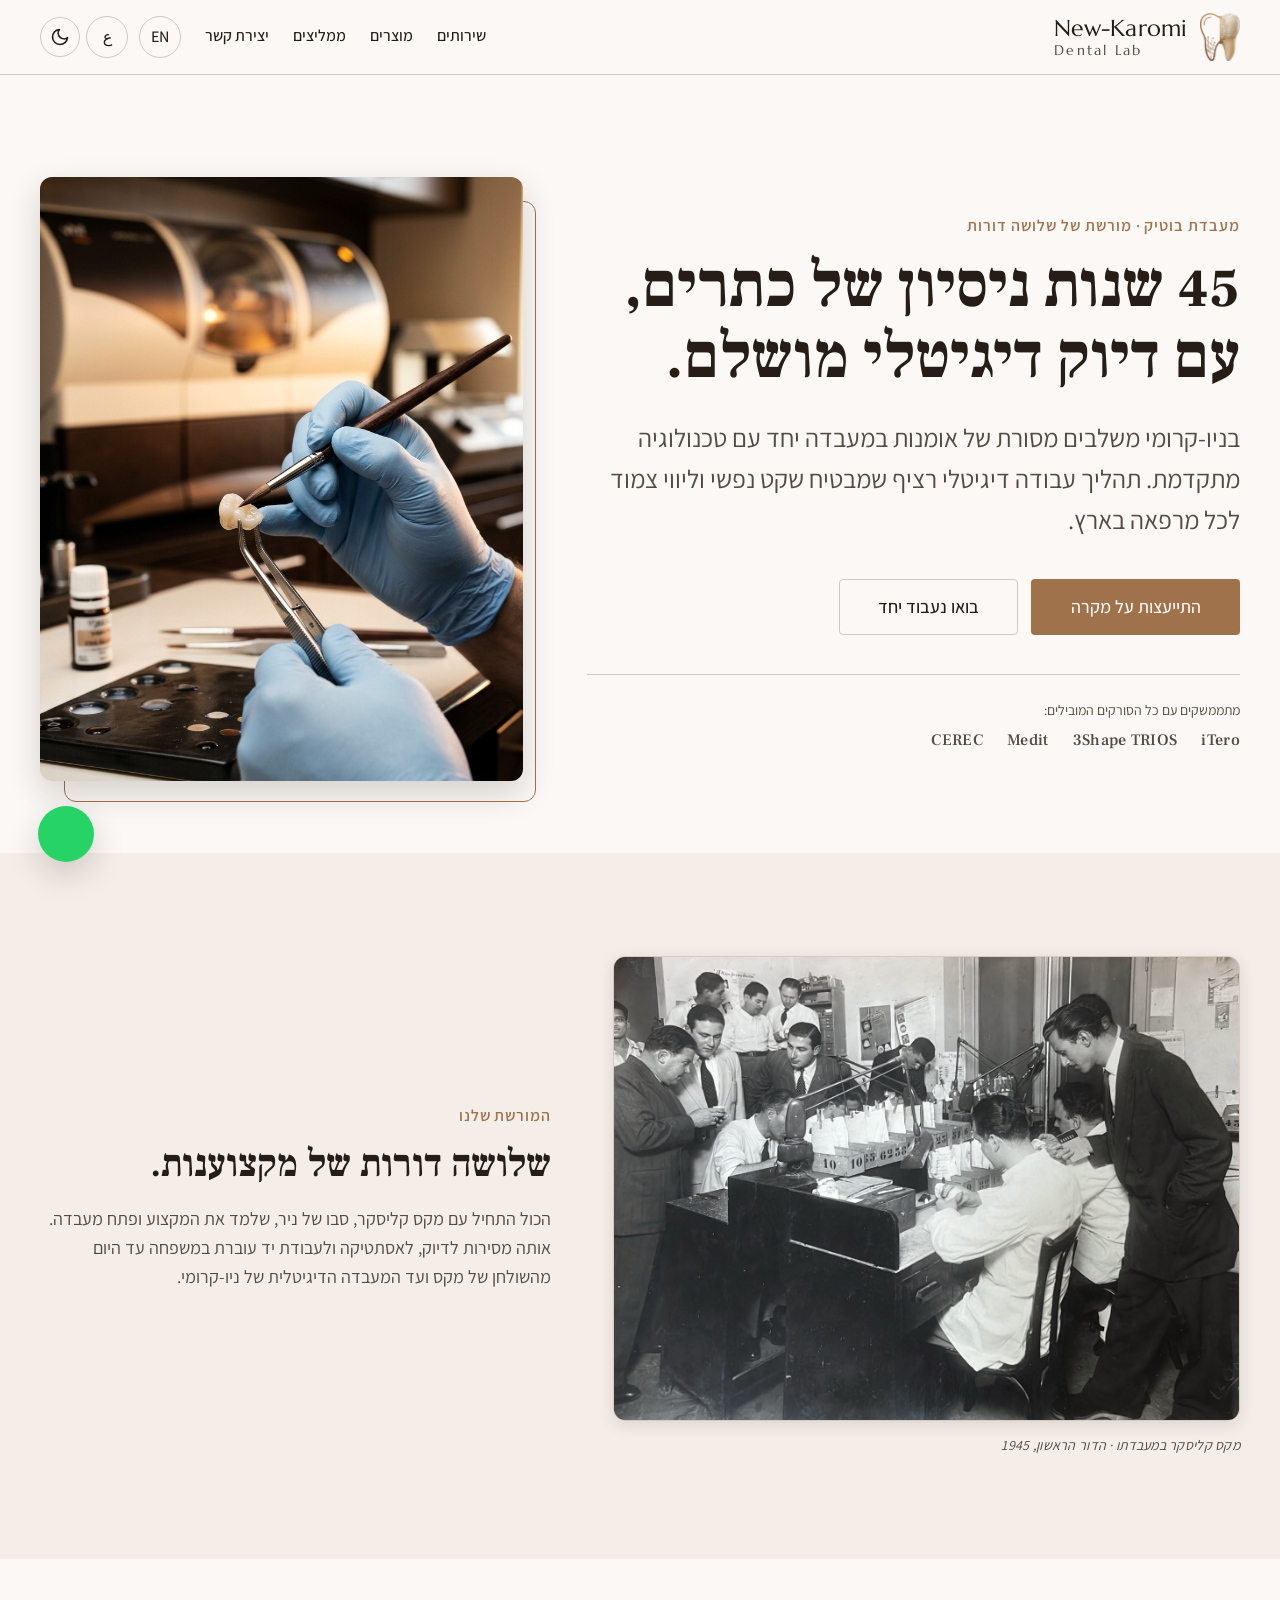
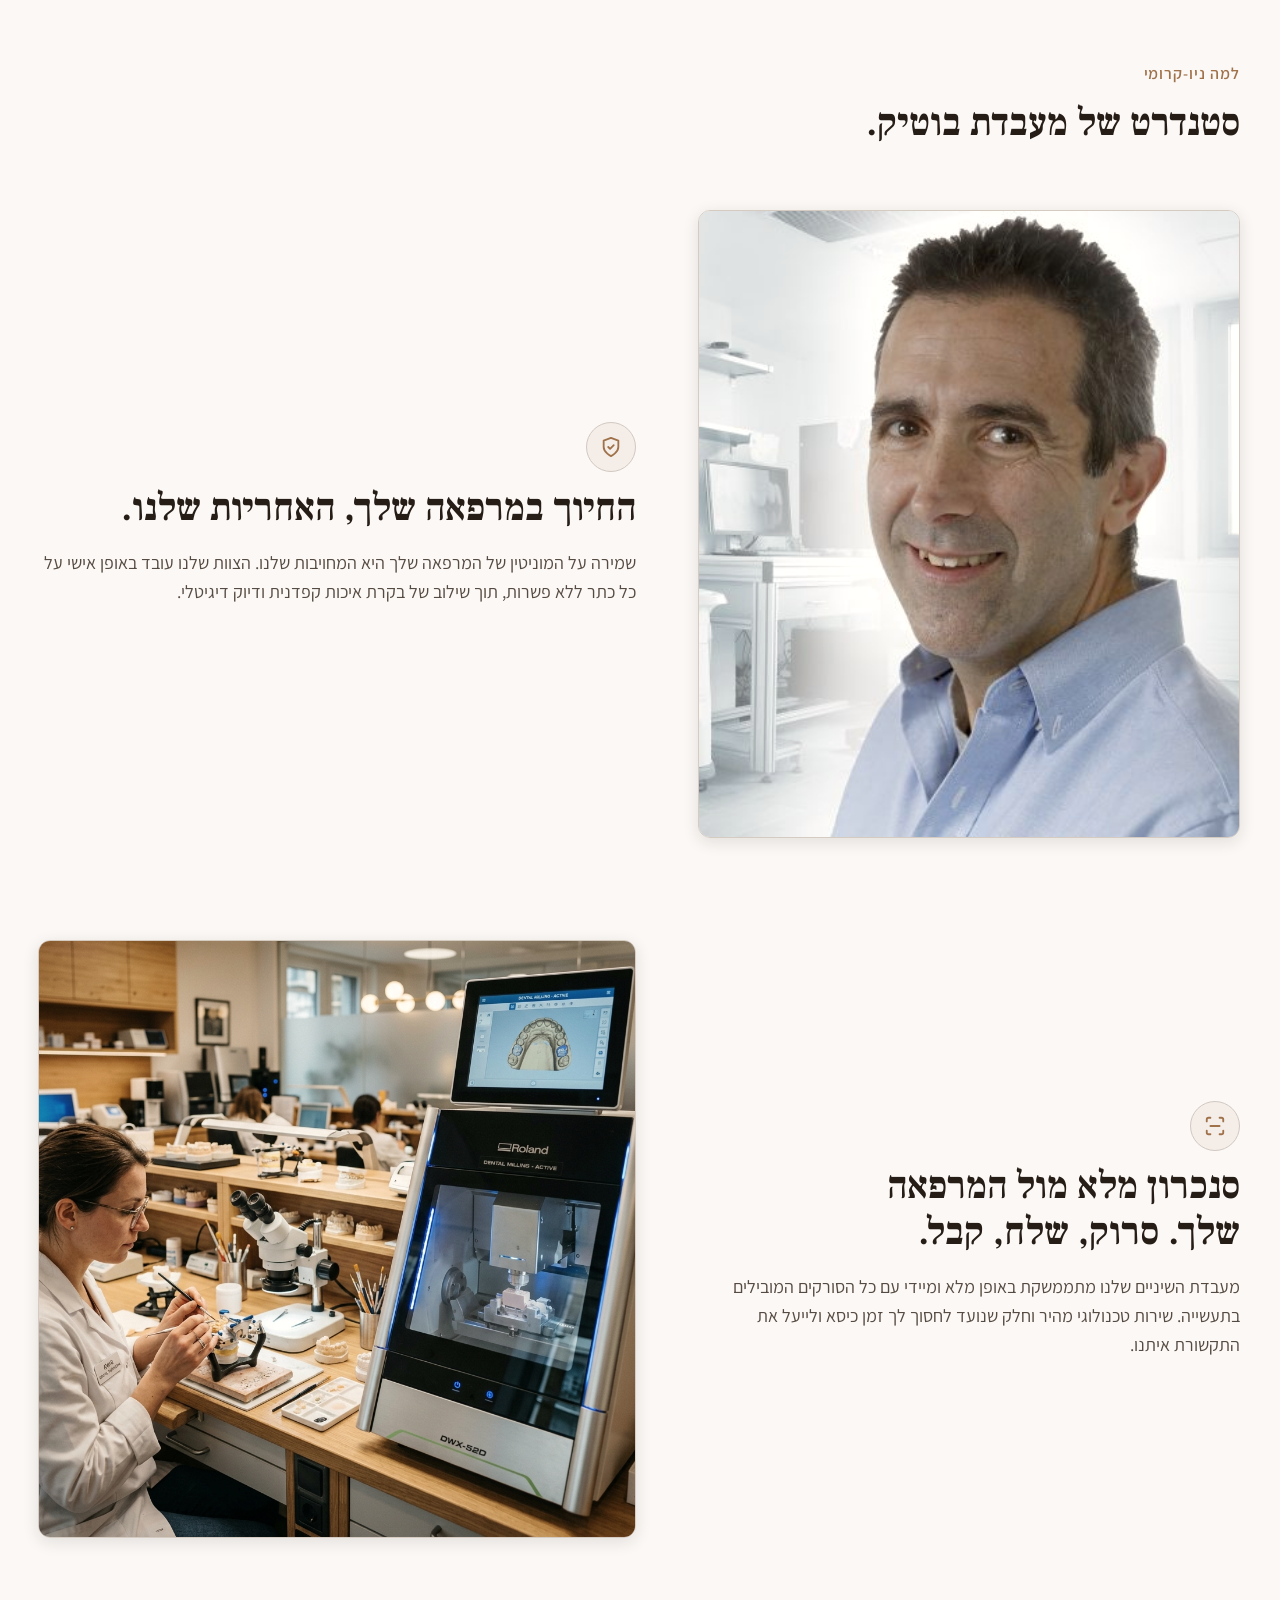
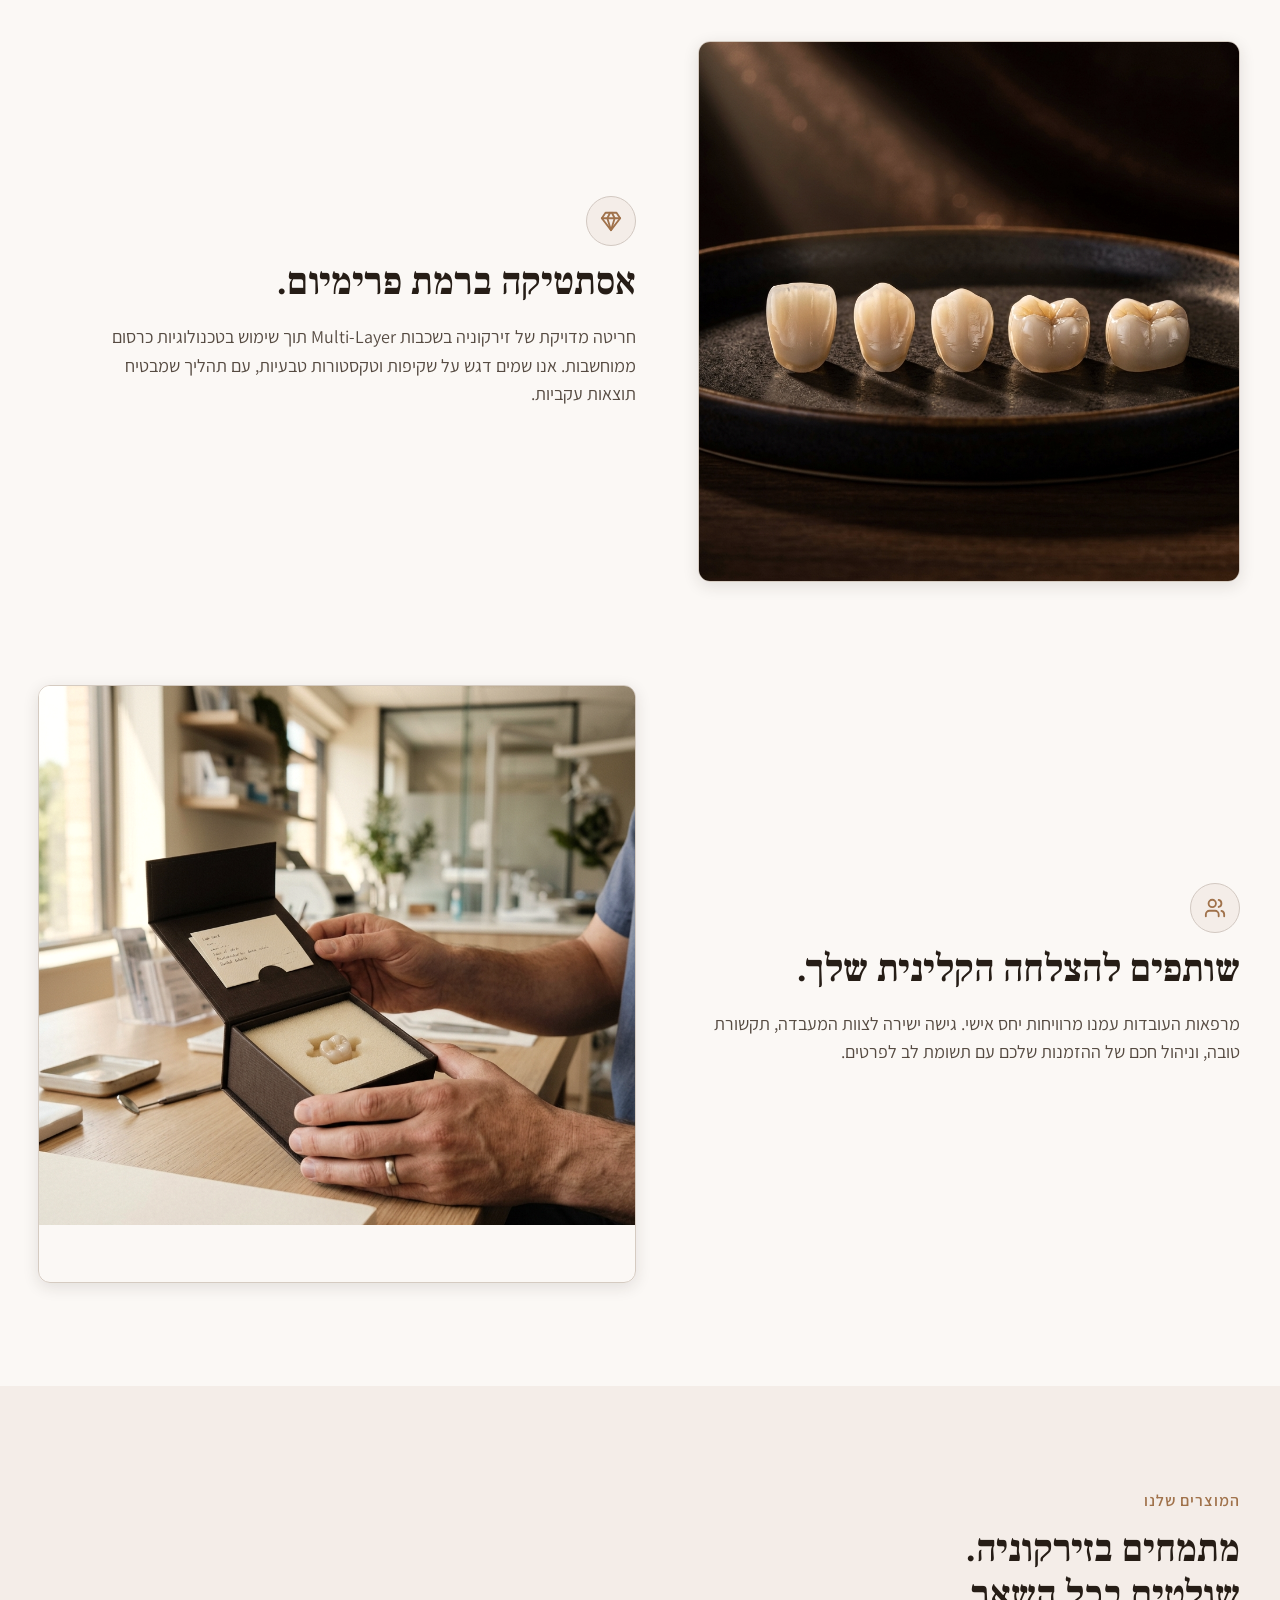
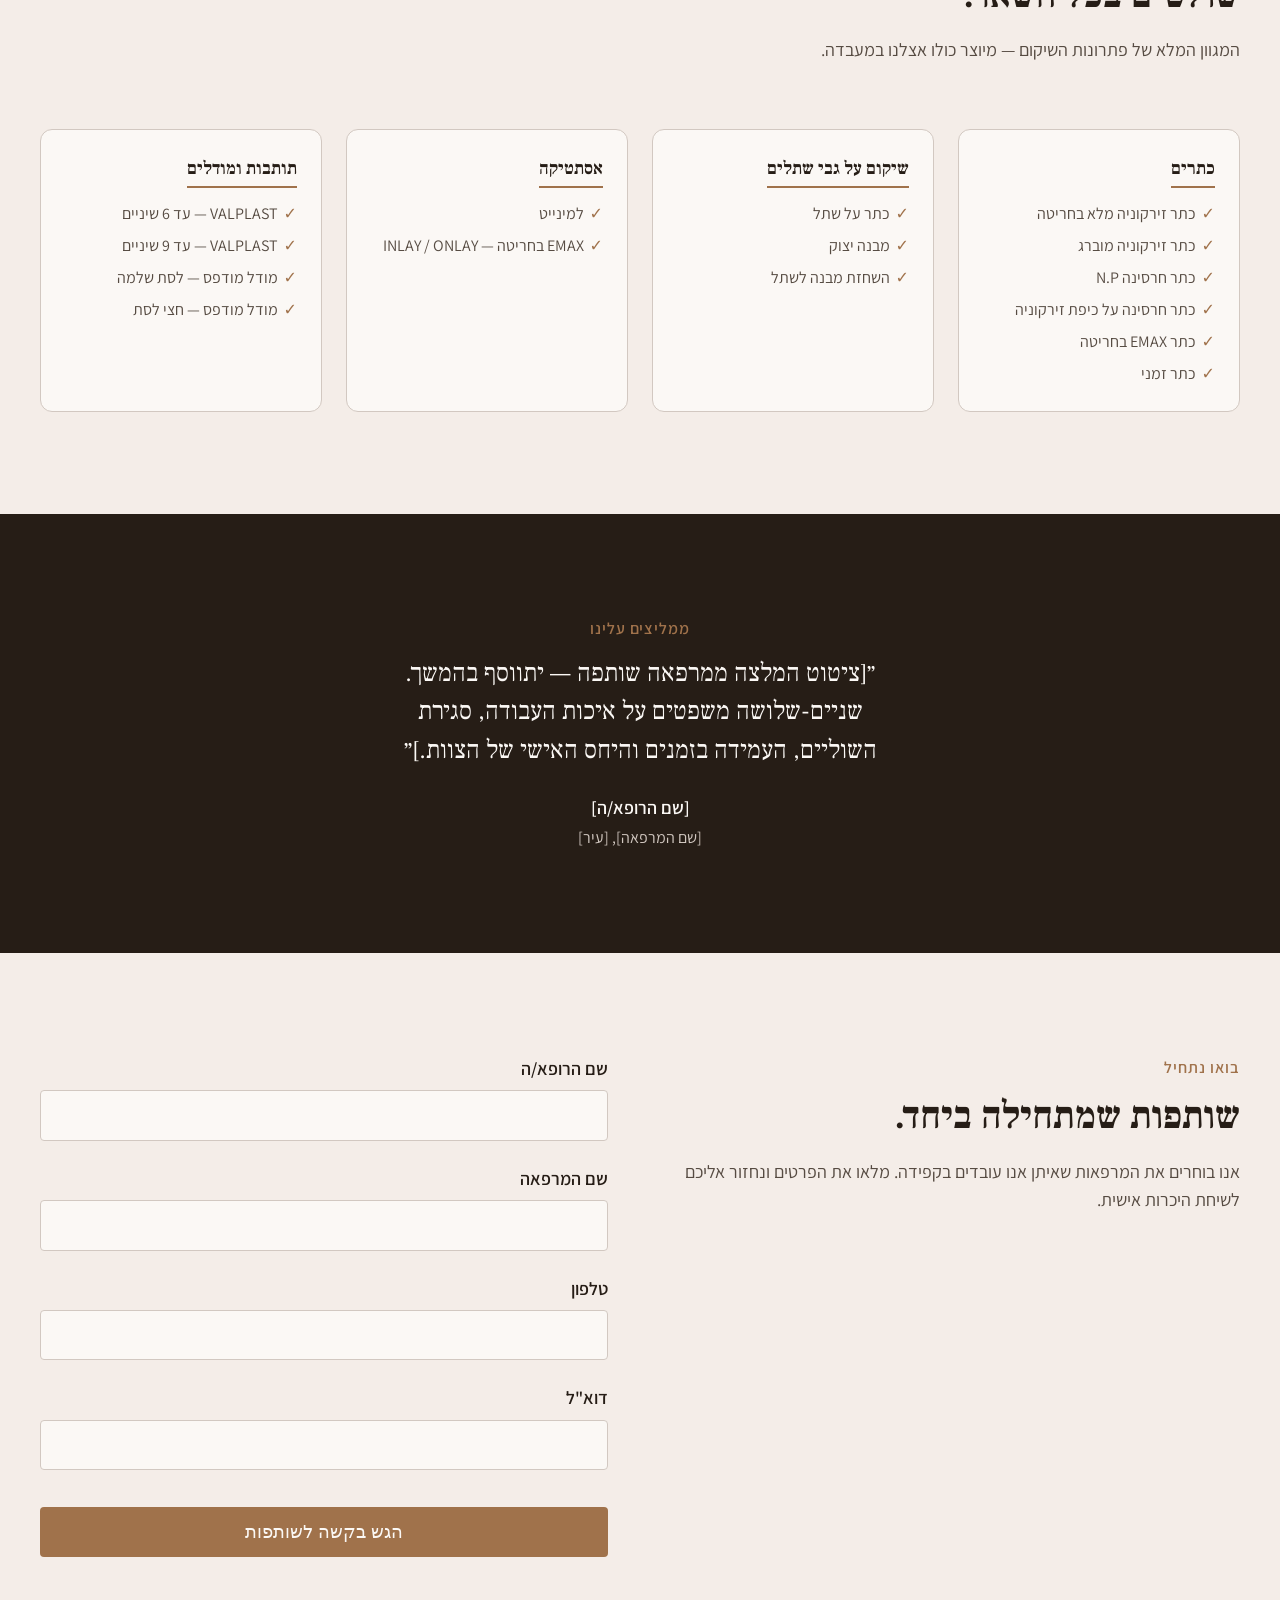
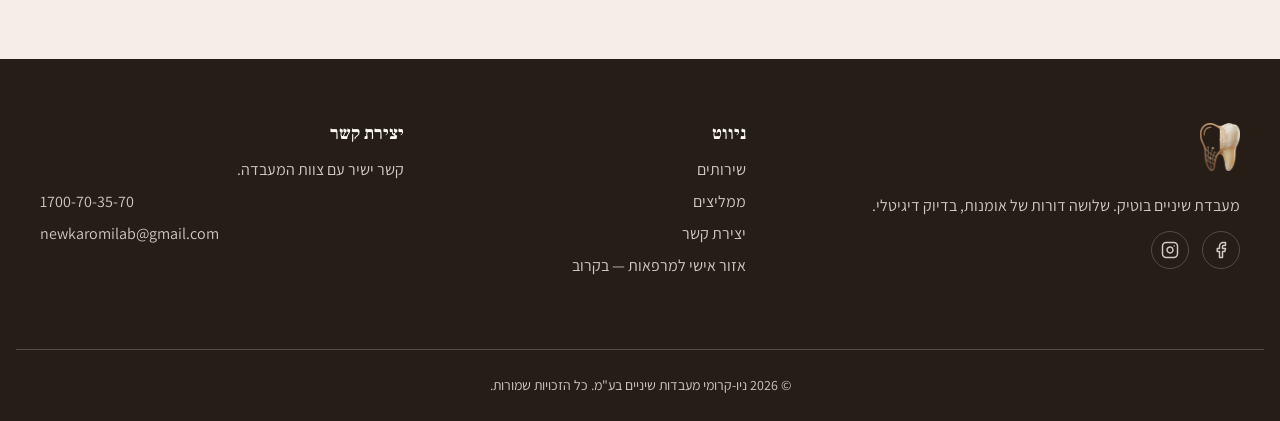
==== commit 7e4cda58: "Fix broken legacy photo: point to valid Max_Kalisker.jpg Legacy section referenced ./Max_Kalisker.pn" ====
--- a/Website-Option-1/index.html
+++ b/Website-Option-1/index.html
@@ -1,337 +1,337 @@
-<!DOCTYPE html>
-<html lang="he" dir="rtl" data-theme="light">
-
-<head>
-    <meta charset="UTF-8">
-    <meta name="viewport" content="width=device-width, initial-scale=1.0">
-    <title>ניו-קרומי — מעבדות שיניים מתקדמות</title>
-    <meta name="description" content="45 שנות ניסיון של מעבדת שיניים בוטיק – עכשיו בדיוק דיגיטלי מושלם.">
-    <!-- TODO: בעת העלאה לאוויר — החליפו את og:url ו-og:image בכתובות מלאות (https://...) -->
-    <meta property="og:type" content="website">
-    <meta property="og:title" content="ניו-קרומי — מעבדות שיניים מתקדמות">
-    <meta property="og:description" content="45 שנות ניסיון של מעבדת שיניים בוטיק – עכשיו בדיוק דיגיטלי מושלם.">
-    <meta property="og:image" content="./hero.png">
-    <meta property="og:locale" content="he_IL">
-    <meta name="twitter:card" content="summary_large_image">
-    <link rel="icon" type="image/png" href="./favicon-3d.png">
-    <link rel="stylesheet" href="./theme.css">
-    <link rel="stylesheet" href="./styles.css">
-    <link rel="preconnect" href="https://fonts.googleapis.com">
-    <link rel="preconnect" href="https://fonts.gstatic.com" crossorigin>
-    <link
-        href="https://fonts.googleapis.com/css2?family=Assistant:wght@400;500;600&family=Frank+Ruhl+Libre:wght@400;500;700&family=Marcellus&display=swap"
-        rel="stylesheet">
-</head>
-
-<body>
-    <header class="site-header">
-        <div class="container header-container">
-            <div class="logo" aria-label="ניו-קרומי">
-                <img src="./logo-mark-3d.png" alt="" class="logo-img" />
-                <span class="logo-text">New-Karomi<span class="logo-sub">Dental Lab</span></span>
-            </div>
-            <nav class="main-nav" aria-label="ניווט ראשי">
-                <a href="#features" class="nav-link">שירותים</a>
-                <a href="#products" class="nav-link">מוצרים</a>
-                <a href="#testimonials" class="nav-link">ממליצים</a>
-                <a href="#contact" class="nav-link">יצירת קשר</a>
-                <div class="nav-actions">
-                    <a href="./index_en.html" class="btn-lang" aria-label="English Version"
-                        style="margin-inline-end: 4px;">EN</a>
-                    <a href="./index_ar.html" class="btn-lang" aria-label="النسخة العربية">ع</a>
-                    <button id="theme-toggle" class="btn-theme-toggle" aria-label="החלף מצב תצוגה כהה/בהיר">
-                        <svg aria-hidden="true" width="20" height="20" viewBox="0 0 24 24" fill="none"
-                            stroke="currentColor" stroke-width="2" stroke-linecap="round" stroke-linejoin="round">
-                            <path d="M21 12.79A9 9 0 1 1 11.21 3 7 7 0 0 0 21 12.79z"></path>
-                        </svg>
-                    </button>
-                </div>
-            </nav>
-        </div>
-    </header>
-
-    <main>
-        <section class="hero" aria-labelledby="hero-title">
-            <div class="container hero-grid">
-                <div class="hero-content">
-                    <p class="eyebrow">מעבדת בוטיק · מורשת של שלושה דורות</p>
-                    <h1 id="hero-title" class="hero-title">45 שנות ניסיון של כתרים, עם דיוק דיגיטלי מושלם.</h1>
-                    <p class="hero-subtitle">בניו-קרומי משלבים מסורת של אומנות במעבדה יחד עם טכנולוגיה מתקדמת. תהליך
-                        עבודה דיגיטלי רציף שמבטיח שקט נפשי וליווי צמוד לכל מרפאה בארץ.</p>
-                    <div class="hero-actions">
-                        <a href="#contact" class="btn btn-primary">התייעצות על מקרה</a>
-                        <a href="#features" class="btn btn-outline">בואו נעבוד יחד</a>
-                    </div>
-                    <div class="hero-trust" aria-label="תאימות סורקים">
-                        <span class="hero-trust-label">מתממשקים עם כל הסורקים המובילים:</span>
-                        <ul class="scanner-list">
-                            <li>iTero</li>
-                            <li>3Shape TRIOS</li>
-                            <li>Medit</li>
-                            <li>CEREC</li>
-                        </ul>
-                    </div>
-                </div>
-                <div class="hero-visual">
-                    <img src="./hero.png" alt="עבודת יד עדינה של טכנאים לצד תהליך כרסום דיגיטלי מתקדם ונקי" />
-                </div>
-            </div>
-        </section>
-
-        <section id="legacy" class="legacy" aria-labelledby="legacy-title">
-            <div class="container legacy-grid">
-                <figure class="legacy-figure">
-                    <div class="img-frame">
-                        <img src="./Max_Kalisker.png" alt="מקס קליסקר עובד במעבדת השיניים שלו" />
-                    </div>
-                    <figcaption class="legacy-caption">מקס קליסקר במעבדתו · הדור הראשון, 1945</figcaption>
-                </figure>
-                <div class="legacy-content">
-                    <p class="eyebrow">המורשת שלנו</p>
-                    <h2 id="legacy-title" class="section-title">שלושה דורות של מקצוענות.</h2>
-                    <p class="feature-text">הכול התחיל עם מקס קליסקר, סבו של ניר, שלמד את המקצוע ופתח מעבדה. אותה מסירות
-                        לדיוק, לאסתטיקה ולעבודת יד
-                        עוברת
-                        במשפחה עד היום מהשולחן של מקס ועד המעבדה
-                        הדיגיטלית של ניו-קרומי.</p>
-                </div>
-            </div>
-        </section>
-
-        <section id="features" class="features" aria-label="שירותי המעבדה">
-            <div class="container">
-                <div class="section-head">
-                    <p class="eyebrow">למה ניו-קרומי</p>
-                    <h2 class="section-title">סטנדרט של מעבדת בוטיק.</h2>
-                </div>
-
-                <article class="feature-row">
-                    <div class="feature-visual img-frame">
-                        <img src="./nir.jpg" alt="ניר, בעל המעבדה" />
-                    </div>
-                    <div class="feature-content">
-                        <span class="feature-icon" aria-hidden="true">
-                            <svg width="22" height="22" viewBox="0 0 24 24" fill="none" stroke="currentColor"
-                                stroke-width="2" stroke-linecap="round" stroke-linejoin="round">
-                                <path d="M12 22s8-4 8-10V5l-8-3-8 3v7c0 6 8 10 8 10z"></path>
-                                <path d="m9 12 2 2 4-4"></path>
-                            </svg>
-                        </span>
-                        <h3 class="feature-title">החיוך במרפאה שלך, האחריות שלנו.</h3>
-                        <p class="feature-text">שמירה על המוניטין של המרפאה שלך היא המחויבות שלנו. הצוות שלנו עובד באופן
-                            אישי על כל
-                            כתר ללא פשרות, תוך שילוב של בקרת איכות קפדנית ודיוק דיגיטלי.</p>
-                    </div>
-                </article>
-
-                <article class="feature-row">
-                    <div class="feature-visual img-frame">
-                        <img src="./automation.png" alt="תהליך עבודה דיגיטלי — אינטגרציה חלקה למרפאה" />
-                    </div>
-                    <div class="feature-content">
-                        <span class="feature-icon" aria-hidden="true">
-                            <svg width="22" height="22" viewBox="0 0 24 24" fill="none" stroke="currentColor"
-                                stroke-width="2" stroke-linecap="round" stroke-linejoin="round">
-                                <path d="M3 7V5a2 2 0 0 1 2-2h2"></path>
-                                <path d="M17 3h2a2 2 0 0 1 2 2v2"></path>
-                                <path d="M21 17v2a2 2 0 0 1-2 2h-2"></path>
-                                <path d="M7 21H5a2 2 0 0 1-2-2v-2"></path>
-                                <path d="M7 12h10"></path>
-                            </svg>
-                        </span>
-                        <h3 class="feature-title">סנכרון מלא מול המרפאה שלך. סרוק, שלח, קבל.</h3>
-                        <p class="feature-text">מעבדת השיניים שלנו מתממשקת באופן מלא ומיידי עם כל הסורקים המובילים
-                            בתעשייה. שירות טכנולוגי מהיר וחלק שנועד לחסוך לך זמן כיסא ולייעל
-                            את התקשורת איתנו.</p>
-                    </div>
-                </article>
-
-                <article class="feature-row">
-                    <div class="feature-visual img-frame">
-                        <img src="./trust.png" alt="אסתטיקה וחומרי גלם" />
-                    </div>
-                    <div class="feature-content">
-                        <span class="feature-icon" aria-hidden="true">
-                            <svg width="22" height="22" viewBox="0 0 24 24" fill="none" stroke="currentColor"
-                                stroke-width="2" stroke-linecap="round" stroke-linejoin="round">
-                                <path d="M6 3h12l4 6-10 13L2 9z"></path>
-                                <path d="M11 3 8 9l4 13 4-13-3-6"></path>
-                                <path d="M2 9h20"></path>
-                            </svg>
-                        </span>
-                        <h3 class="feature-title">אסתטיקה ברמת פרימיום.</h3>
-                        <p class="feature-text">חריטה מדויקת של זירקוניה בשכבות Multi-Layer תוך שימוש
-                            בטכנולוגיות כרסום ממוחשבות. אנו שמים דגש על שקיפות וטקסטורות טבעיות, עם תהליך שמבטיח תוצאות
-                            עקביות.</p>
-                    </div>
-                </article>
-
-                <article class="feature-row">
-                    <div class="feature-visual img-frame">
-                        <img src="./service.png" alt="כתר זירקוניה ארוז בקפידה, נמסר למרפאה" />
-                    </div>
-                    <div class="feature-content">
-                        <span class="feature-icon" aria-hidden="true">
-                            <svg width="22" height="22" viewBox="0 0 24 24" fill="none" stroke="currentColor"
-                                stroke-width="2" stroke-linecap="round" stroke-linejoin="round">
-                                <path d="M16 21v-2a4 4 0 0 0-4-4H6a4 4 0 0 0-4 4v2"></path>
-                                <circle cx="9" cy="7" r="4"></circle>
-                                <path d="M22 21v-2a4 4 0 0 0-3-3.87"></path>
-                                <path d="M16 3.13a4 4 0 0 1 0 7.75"></path>
-                            </svg>
-                        </span>
-                        <h3 class="feature-title">שותפים להצלחה הקלינית שלך.</h3>
-                        <p class="feature-text">מרפאות העובדות עמנו מרוויחות יחס אישי. גישה ישירה לצוות המעבדה, תקשורת
-                            טובה, וניהול חכם של ההזמנות שלכם עם תשומת לב לפרטים.</p>
-                    </div>
-                </article>
-            </div>
-        </section>
-
-        <section id="products" class="products" aria-labelledby="products-title">
-            <div class="container">
-                <div class="section-head">
-                    <p class="eyebrow">המוצרים שלנו</p>
-                    <h2 id="products-title" class="section-title">מתמחים בזירקוניה. שולטים בכל השאר.</h2>
-                    <p class="feature-text">המגוון המלא של פתרונות השיקום — מיוצר כולו אצלנו במעבדה.</p>
-                </div>
-                <div class="products-grid">
-                    <div class="product-category">
-                        <h3>כתרים</h3>
-                        <ul>
-                            <li>כתר זירקוניה מלא בחריטה</li>
-                            <li>כתר זירקוניה מוברג</li>
-                            <li>כתר חרסינה N.P</li>
-                            <li>כתר חרסינה על כיפת זירקוניה</li>
-                            <li>כתר EMAX בחריטה</li>
-                            <li>כתר זמני</li>
-                        </ul>
-                    </div>
-                    <div class="product-category">
-                        <h3>שיקום על גבי שתלים</h3>
-                        <ul>
-                            <li>כתר על שתל</li>
-                            <li>מבנה יצוק</li>
-                            <li>השחזת מבנה לשתל</li>
-                        </ul>
-                    </div>
-                    <div class="product-category">
-                        <h3>אסתטיקה</h3>
-                        <ul>
-                            <li>למינייט</li>
-                            <li>EMAX בחריטה — INLAY / ONLAY</li>
-                        </ul>
-                    </div>
-                    <div class="product-category">
-                        <h3>תותבות ומודלים</h3>
-                        <ul>
-                            <li>VALPLAST — עד 6 שיניים</li>
-                            <li>VALPLAST — עד 9 שיניים</li>
-                            <li>מודל מודפס — לסת שלמה</li>
-                            <li>מודל מודפס — חצי לסת</li>
-                        </ul>
-                    </div>
-                </div>
-            </div>
-        </section>
-
-        <!-- TODO: להחליף את ההמלצה והפרטים בהמלצה אמיתית ממרפאה שותפה -->
-        <section id="testimonials" class="testimonial-section band-dark" aria-labelledby="testimonials-title">
-            <div class="container testimonial-inner">
-                <p class="eyebrow eyebrow-on-dark">ממליצים עלינו</p>
-                <h2 id="testimonials-title" class="visually-hidden">המלצות ממרפאות שותפות</h2>
-                <figure class="testimonial-card">
-                    <blockquote class="testimonial-quote">
-                        ״[ציטוט המלצה ממרפאה שותפה — יתווסף בהמשך. שניים-שלושה משפטים על איכות העבודה, סגירת
-                        השוליים, העמידה בזמנים והיחס האישי של הצוות.]״
-                    </blockquote>
-                    <figcaption class="testimonial-attribution">
-                        <span class="testimonial-name">[שם הרופא/ה]</span>
-                        <span class="testimonial-clinic">[שם המרפאה], [עיר]</span>
-                    </figcaption>
-                </figure>
-            </div>
-        </section>
-
-        <section id="contact" class="contact-section" aria-labelledby="contact-title">
-            <div class="container contact-grid">
-                <div class="contact-info">
-                    <p class="eyebrow">בואו נתחיל</p>
-                    <h2 id="contact-title" class="section-title">שותפות שמתחילה ביחד.</h2>
-                    <p class="feature-text">אנו בוחרים את המרפאות שאיתן אנו עובדים בקפידה. מלאו את הפרטים ונחזור אליכם
-                        לשיחת היכרות אישית.</p>
-                </div>
-                <form class="contact-form" action="#" method="POST">
-                    <div class="form-group">
-                        <label for="doctorName">שם הרופא/ה</label>
-                        <input type="text" id="doctorName" name="doctorName" class="form-control" autocomplete="name"
-                            required aria-required="true">
-                    </div>
-                    <div class="form-group">
-                        <label for="clinicName">שם המרפאה</label>
-                        <input type="text" id="clinicName" name="clinicName" class="form-control"
-                            autocomplete="organization" required aria-required="true">
-                    </div>
-                    <div class="form-group">
-                        <label for="phone">טלפון</label>
-                        <input type="tel" id="phone" name="phone" class="form-control" autocomplete="tel"
-                            inputmode="tel" dir="ltr" required aria-required="true">
-                    </div>
-                    <div class="form-group">
-                        <label for="email">דוא"ל</label>
-                        <input type="email" id="email" name="email" class="form-control" autocomplete="email" dir="ltr"
-                            required aria-required="true">
-                    </div>
-                    <button type="submit" class="btn btn-primary btn-block">הגש בקשה לשותפות</button>
-                </form>
-            </div>
-        </section>
-    </main>
-
-    <footer class="site-footer band-dark">
-        <div class="container footer-grid">
-            <div class="footer-col footer-brand">
-                <img src="./logo-mark-3d.png" alt="לוגו ניו-קרומי" class="footer-logo" />
-                <p>מעבדת שיניים בוטיק. שלושה דורות של אומנות, בדיוק דיגיטלי.</p>
-                <!-- TODO: להחליף בקישורים אמיתיים לרשתות החברתיות, או למחוק -->
-                <div class="social-links" aria-label="רשתות חברתיות">
-                    <a href="#" aria-label="פייסבוק">
-                        <svg width="18" height="18" viewBox="0 0 24 24" fill="none" stroke="currentColor"
-                            stroke-width="2" stroke-linecap="round" stroke-linejoin="round" aria-hidden="true">
-                            <path d="M18 2h-3a5 5 0 0 0-5 5v3H7v4h3v8h4v-8h3l1-4h-4V7a1 1 0 0 1 1-1h3z"></path>
-                        </svg>
-                    </a>
-                    <a href="#" aria-label="אינסטגרם">
-                        <svg width="18" height="18" viewBox="0 0 24 24" fill="none" stroke="currentColor"
-                            stroke-width="2" stroke-linecap="round" stroke-linejoin="round" aria-hidden="true">
-                            <rect x="2" y="2" width="20" height="20" rx="5" ry="5"></rect>
-                            <path d="M16 11.37A4 4 0 1 1 12.63 8 4 4 0 0 1 16 11.37z"></path>
-                            <line x1="17.5" y1="6.5" x2="17.51" y2="6.5"></line>
-                        </svg>
-                    </a>
-                </div>
-            </div>
-            <div class="footer-col">
-                <h3>ניווט</h3>
-                <a href="#features">שירותים</a>
-                <a href="#testimonials">ממליצים</a>
-                <a href="#contact">יצירת קשר</a>
-                <span class="footer-muted">אזור אישי למרפאות — בקרוב</span>
-            </div>
-            <div class="footer-col">
-                <h3>יצירת קשר</h3>
-                <p>קשר ישיר עם צוות המעבדה.</p>
-                <a href="tel:1700703570" dir="ltr">1700-70-35-70</a>
-                <a href="mailto:newkaromilab@gmail.com" dir="ltr">newkaromilab@gmail.com</a>
-            </div>
-        </div>
-        <div class="container footer-bottom">
-            <p>&copy; 2026 ניו-קרומי מעבדות שיניים בע"מ. כל הזכויות שמורות.</p>
-        </div>
-    </footer>
-
-    <a href="https://wa.me/97226249798" class="whatsapp-btn" target="_blank" rel="noopener noreferrer"
-        aria-label="WhatsApp">
-        <svg width="24" height="24" viewBox="0 0 24 24" fill="currentColor">
-            <path
+<!DOCTYPE html>
+<html lang="he" dir="rtl" data-theme="light">
+
+<head>
+    <meta charset="UTF-8">
+    <meta name="viewport" content="width=device-width, initial-scale=1.0">
+    <title>ניו-קרומי — מעבדות שיניים מתקדמות</title>
+    <meta name="description" content="45 שנות ניסיון של מעבדת שיניים בוטיק – עכשיו בדיוק דיגיטלי מושלם.">
+    <!-- TODO: בעת העלאה לאוויר — החליפו את og:url ו-og:image בכתובות מלאות (https://...) -->
+    <meta property="og:type" content="website">
+    <meta property="og:title" content="ניו-קרומי — מעבדות שיניים מתקדמות">
+    <meta property="og:description" content="45 שנות ניסיון של מעבדת שיניים בוטיק – עכשיו בדיוק דיגיטלי מושלם.">
+    <meta property="og:image" content="./hero.png">
+    <meta property="og:locale" content="he_IL">
+    <meta name="twitter:card" content="summary_large_image">
+    <link rel="icon" type="image/png" href="./favicon-3d.png">
+    <link rel="stylesheet" href="./theme.css">
+    <link rel="stylesheet" href="./styles.css">
+    <link rel="preconnect" href="https://fonts.googleapis.com">
+    <link rel="preconnect" href="https://fonts.gstatic.com" crossorigin>
+    <link
+        href="https://fonts.googleapis.com/css2?family=Assistant:wght@400;500;600&family=Frank+Ruhl+Libre:wght@400;500;700&family=Marcellus&display=swap"
+        rel="stylesheet">
+</head>
+
+<body>
+    <header class="site-header">
+        <div class="container header-container">
+            <div class="logo" aria-label="ניו-קרומי">
+                <img src="./logo-mark-3d.png" alt="" class="logo-img" />
+                <span class="logo-text">New-Karomi<span class="logo-sub">Dental Lab</span></span>
+            </div>
+            <nav class="main-nav" aria-label="ניווט ראשי">
+                <a href="#features" class="nav-link">שירותים</a>
+                <a href="#products" class="nav-link">מוצרים</a>
+                <a href="#testimonials" class="nav-link">ממליצים</a>
+                <a href="#contact" class="nav-link">יצירת קשר</a>
+                <div class="nav-actions">
+                    <a href="./index_en.html" class="btn-lang" aria-label="English Version"
+                        style="margin-inline-end: 4px;">EN</a>
+                    <a href="./index_ar.html" class="btn-lang" aria-label="النسخة العربية">ع</a>
+                    <button id="theme-toggle" class="btn-theme-toggle" aria-label="החלף מצב תצוגה כהה/בהיר">
+                        <svg aria-hidden="true" width="20" height="20" viewBox="0 0 24 24" fill="none"
+                            stroke="currentColor" stroke-width="2" stroke-linecap="round" stroke-linejoin="round">
+                            <path d="M21 12.79A9 9 0 1 1 11.21 3 7 7 0 0 0 21 12.79z"></path>
+                        </svg>
+                    </button>
+                </div>
+            </nav>
+        </div>
+    </header>
+
+    <main>
+        <section class="hero" aria-labelledby="hero-title">
+            <div class="container hero-grid">
+                <div class="hero-content">
+                    <p class="eyebrow">מעבדת בוטיק · מורשת של שלושה דורות</p>
+                    <h1 id="hero-title" class="hero-title">45 שנות ניסיון של כתרים, עם דיוק דיגיטלי מושלם.</h1>
+                    <p class="hero-subtitle">בניו-קרומי משלבים מסורת של אומנות במעבדה יחד עם טכנולוגיה מתקדמת. תהליך
+                        עבודה דיגיטלי רציף שמבטיח שקט נפשי וליווי צמוד לכל מרפאה בארץ.</p>
+                    <div class="hero-actions">
+                        <a href="#contact" class="btn btn-primary">התייעצות על מקרה</a>
+                        <a href="#features" class="btn btn-outline">בואו נעבוד יחד</a>
+                    </div>
+                    <div class="hero-trust" aria-label="תאימות סורקים">
+                        <span class="hero-trust-label">מתממשקים עם כל הסורקים המובילים:</span>
+                        <ul class="scanner-list">
+                            <li>iTero</li>
+                            <li>3Shape TRIOS</li>
+                            <li>Medit</li>
+                            <li>CEREC</li>
+                        </ul>
+                    </div>
+                </div>
+                <div class="hero-visual">
+                    <img src="./hero.png" alt="עבודת יד עדינה של טכנאים לצד תהליך כרסום דיגיטלי מתקדם ונקי" />
+                </div>
+            </div>
+        </section>
+
+        <section id="legacy" class="legacy" aria-labelledby="legacy-title">
+            <div class="container legacy-grid">
+                <figure class="legacy-figure">
+                    <div class="img-frame">
+                        <img src="./Max_Kalisker.jpg" alt="מקס קליסקר עובד במעבדת השיניים שלו" />
+                    </div>
+                    <figcaption class="legacy-caption">מקס קליסקר במעבדתו · הדור הראשון, 1945</figcaption>
+                </figure>
+                <div class="legacy-content">
+                    <p class="eyebrow">המורשת שלנו</p>
+                    <h2 id="legacy-title" class="section-title">שלושה דורות של מקצוענות.</h2>
+                    <p class="feature-text">הכול התחיל עם מקס קליסקר, סבו של ניר, שלמד את המקצוע ופתח מעבדה. אותה מסירות
+                        לדיוק, לאסתטיקה ולעבודת יד
+                        עוברת
+                        במשפחה עד היום מהשולחן של מקס ועד המעבדה
+                        הדיגיטלית של ניו-קרומי.</p>
+                </div>
+            </div>
+        </section>
+
+        <section id="features" class="features" aria-label="שירותי המעבדה">
+            <div class="container">
+                <div class="section-head">
+                    <p class="eyebrow">למה ניו-קרומי</p>
+                    <h2 class="section-title">סטנדרט של מעבדת בוטיק.</h2>
+                </div>
+
+                <article class="feature-row">
+                    <div class="feature-visual img-frame">
+                        <img src="./nir.jpg" alt="ניר, בעל המעבדה" />
+                    </div>
+                    <div class="feature-content">
+                        <span class="feature-icon" aria-hidden="true">
+                            <svg width="22" height="22" viewBox="0 0 24 24" fill="none" stroke="currentColor"
+                                stroke-width="2" stroke-linecap="round" stroke-linejoin="round">
+                                <path d="M12 22s8-4 8-10V5l-8-3-8 3v7c0 6 8 10 8 10z"></path>
+                                <path d="m9 12 2 2 4-4"></path>
+                            </svg>
+                        </span>
+                        <h3 class="feature-title">החיוך במרפאה שלך, האחריות שלנו.</h3>
+                        <p class="feature-text">שמירה על המוניטין של המרפאה שלך היא המחויבות שלנו. הצוות שלנו עובד באופן
+                            אישי על כל
+                            כתר ללא פשרות, תוך שילוב של בקרת איכות קפדנית ודיוק דיגיטלי.</p>
+                    </div>
+                </article>
+
+                <article class="feature-row">
+                    <div class="feature-visual img-frame">
+                        <img src="./automation.png" alt="תהליך עבודה דיגיטלי — אינטגרציה חלקה למרפאה" />
+                    </div>
+                    <div class="feature-content">
+                        <span class="feature-icon" aria-hidden="true">
+                            <svg width="22" height="22" viewBox="0 0 24 24" fill="none" stroke="currentColor"
+                                stroke-width="2" stroke-linecap="round" stroke-linejoin="round">
+                                <path d="M3 7V5a2 2 0 0 1 2-2h2"></path>
+                                <path d="M17 3h2a2 2 0 0 1 2 2v2"></path>
+                                <path d="M21 17v2a2 2 0 0 1-2 2h-2"></path>
+                                <path d="M7 21H5a2 2 0 0 1-2-2v-2"></path>
+                                <path d="M7 12h10"></path>
+                            </svg>
+                        </span>
+                        <h3 class="feature-title">סנכרון מלא מול המרפאה שלך. סרוק, שלח, קבל.</h3>
+                        <p class="feature-text">מעבדת השיניים שלנו מתממשקת באופן מלא ומיידי עם כל הסורקים המובילים
+                            בתעשייה. שירות טכנולוגי מהיר וחלק שנועד לחסוך לך זמן כיסא ולייעל
+                            את התקשורת איתנו.</p>
+                    </div>
+                </article>
+
+                <article class="feature-row">
+                    <div class="feature-visual img-frame">
+                        <img src="./trust.png" alt="אסתטיקה וחומרי גלם" />
+                    </div>
+                    <div class="feature-content">
+                        <span class="feature-icon" aria-hidden="true">
+                            <svg width="22" height="22" viewBox="0 0 24 24" fill="none" stroke="currentColor"
+                                stroke-width="2" stroke-linecap="round" stroke-linejoin="round">
+                                <path d="M6 3h12l4 6-10 13L2 9z"></path>
+                                <path d="M11 3 8 9l4 13 4-13-3-6"></path>
+                                <path d="M2 9h20"></path>
+                            </svg>
+                        </span>
+                        <h3 class="feature-title">אסתטיקה ברמת פרימיום.</h3>
+                        <p class="feature-text">חריטה מדויקת של זירקוניה בשכבות Multi-Layer תוך שימוש
+                            בטכנולוגיות כרסום ממוחשבות. אנו שמים דגש על שקיפות וטקסטורות טבעיות, עם תהליך שמבטיח תוצאות
+                            עקביות.</p>
+                    </div>
+                </article>
+
+                <article class="feature-row">
+                    <div class="feature-visual img-frame">
+                        <img src="./service.png" alt="כתר זירקוניה ארוז בקפידה, נמסר למרפאה" />
+                    </div>
+                    <div class="feature-content">
+                        <span class="feature-icon" aria-hidden="true">
+                            <svg width="22" height="22" viewBox="0 0 24 24" fill="none" stroke="currentColor"
+                                stroke-width="2" stroke-linecap="round" stroke-linejoin="round">
+                                <path d="M16 21v-2a4 4 0 0 0-4-4H6a4 4 0 0 0-4 4v2"></path>
+                                <circle cx="9" cy="7" r="4"></circle>
+                                <path d="M22 21v-2a4 4 0 0 0-3-3.87"></path>
+                                <path d="M16 3.13a4 4 0 0 1 0 7.75"></path>
+                            </svg>
+                        </span>
+                        <h3 class="feature-title">שותפים להצלחה הקלינית שלך.</h3>
+                        <p class="feature-text">מרפאות העובדות עמנו מרוויחות יחס אישי. גישה ישירה לצוות המעבדה, תקשורת
+                            טובה, וניהול חכם של ההזמנות שלכם עם תשומת לב לפרטים.</p>
+                    </div>
+                </article>
+            </div>
+        </section>
+
+        <section id="products" class="products" aria-labelledby="products-title">
+            <div class="container">
+                <div class="section-head">
+                    <p class="eyebrow">המוצרים שלנו</p>
+                    <h2 id="products-title" class="section-title">מתמחים בזירקוניה. שולטים בכל השאר.</h2>
+                    <p class="feature-text">המגוון המלא של פתרונות השיקום — מיוצר כולו אצלנו במעבדה.</p>
+                </div>
+                <div class="products-grid">
+                    <div class="product-category">
+                        <h3>כתרים</h3>
+                        <ul>
+                            <li>כתר זירקוניה מלא בחריטה</li>
+                            <li>כתר זירקוניה מוברג</li>
+                            <li>כתר חרסינה N.P</li>
+                            <li>כתר חרסינה על כיפת זירקוניה</li>
+                            <li>כתר EMAX בחריטה</li>
+                            <li>כתר זמני</li>
+                        </ul>
+                    </div>
+                    <div class="product-category">
+                        <h3>שיקום על גבי שתלים</h3>
+                        <ul>
+                            <li>כתר על שתל</li>
+                            <li>מבנה יצוק</li>
+                            <li>השחזת מבנה לשתל</li>
+                        </ul>
+                    </div>
+                    <div class="product-category">
+                        <h3>אסתטיקה</h3>
+                        <ul>
+                            <li>למינייט</li>
+                            <li>EMAX בחריטה — INLAY / ONLAY</li>
+                        </ul>
+                    </div>
+                    <div class="product-category">
+                        <h3>תותבות ומודלים</h3>
+                        <ul>
+                            <li>VALPLAST — עד 6 שיניים</li>
+                            <li>VALPLAST — עד 9 שיניים</li>
+                            <li>מודל מודפס — לסת שלמה</li>
+                            <li>מודל מודפס — חצי לסת</li>
+                        </ul>
+                    </div>
+                </div>
+            </div>
+        </section>
+
+        <!-- TODO: להחליף את ההמלצה והפרטים בהמלצה אמיתית ממרפאה שותפה -->
+        <section id="testimonials" class="testimonial-section band-dark" aria-labelledby="testimonials-title">
+            <div class="container testimonial-inner">
+                <p class="eyebrow eyebrow-on-dark">ממליצים עלינו</p>
+                <h2 id="testimonials-title" class="visually-hidden">המלצות ממרפאות שותפות</h2>
+                <figure class="testimonial-card">
+                    <blockquote class="testimonial-quote">
+                        ״[ציטוט המלצה ממרפאה שותפה — יתווסף בהמשך. שניים-שלושה משפטים על איכות העבודה, סגירת
+                        השוליים, העמידה בזמנים והיחס האישי של הצוות.]״
+                    </blockquote>
+                    <figcaption class="testimonial-attribution">
+                        <span class="testimonial-name">[שם הרופא/ה]</span>
+                        <span class="testimonial-clinic">[שם המרפאה], [עיר]</span>
+                    </figcaption>
+                </figure>
+            </div>
+        </section>
+
+        <section id="contact" class="contact-section" aria-labelledby="contact-title">
+            <div class="container contact-grid">
+                <div class="contact-info">
+                    <p class="eyebrow">בואו נתחיל</p>
+                    <h2 id="contact-title" class="section-title">שותפות שמתחילה ביחד.</h2>
+                    <p class="feature-text">אנו בוחרים את המרפאות שאיתן אנו עובדים בקפידה. מלאו את הפרטים ונחזור אליכם
+                        לשיחת היכרות אישית.</p>
+                </div>
+                <form class="contact-form" action="#" method="POST">
+                    <div class="form-group">
+                        <label for="doctorName">שם הרופא/ה</label>
+                        <input type="text" id="doctorName" name="doctorName" class="form-control" autocomplete="name"
+                            required aria-required="true">
+                    </div>
+                    <div class="form-group">
+                        <label for="clinicName">שם המרפאה</label>
+                        <input type="text" id="clinicName" name="clinicName" class="form-control"
+                            autocomplete="organization" required aria-required="true">
+                    </div>
+                    <div class="form-group">
+                        <label for="phone">טלפון</label>
+                        <input type="tel" id="phone" name="phone" class="form-control" autocomplete="tel"
+                            inputmode="tel" dir="ltr" required aria-required="true">
+                    </div>
+                    <div class="form-group">
+                        <label for="email">דוא"ל</label>
+                        <input type="email" id="email" name="email" class="form-control" autocomplete="email" dir="ltr"
+                            required aria-required="true">
+                    </div>
+                    <button type="submit" class="btn btn-primary btn-block">הגש בקשה לשותפות</button>
+                </form>
+            </div>
+        </section>
+    </main>
+
+    <footer class="site-footer band-dark">
+        <div class="container footer-grid">
+            <div class="footer-col footer-brand">
+                <img src="./logo-mark-3d.png" alt="לוגו ניו-קרומי" class="footer-logo" />
+                <p>מעבדת שיניים בוטיק. שלושה דורות של אומנות, בדיוק דיגיטלי.</p>
+                <!-- TODO: להחליף בקישורים אמיתיים לרשתות החברתיות, או למחוק -->
+                <div class="social-links" aria-label="רשתות חברתיות">
+                    <a href="#" aria-label="פייסבוק">
+                        <svg width="18" height="18" viewBox="0 0 24 24" fill="none" stroke="currentColor"
+                            stroke-width="2" stroke-linecap="round" stroke-linejoin="round" aria-hidden="true">
+                            <path d="M18 2h-3a5 5 0 0 0-5 5v3H7v4h3v8h4v-8h3l1-4h-4V7a1 1 0 0 1 1-1h3z"></path>
+                        </svg>
+                    </a>
+                    <a href="#" aria-label="אינסטגרם">
+                        <svg width="18" height="18" viewBox="0 0 24 24" fill="none" stroke="currentColor"
+                            stroke-width="2" stroke-linecap="round" stroke-linejoin="round" aria-hidden="true">
+                            <rect x="2" y="2" width="20" height="20" rx="5" ry="5"></rect>
+                            <path d="M16 11.37A4 4 0 1 1 12.63 8 4 4 0 0 1 16 11.37z"></path>
+                            <line x1="17.5" y1="6.5" x2="17.51" y2="6.5"></line>
+                        </svg>
+                    </a>
+                </div>
+            </div>
+            <div class="footer-col">
+                <h3>ניווט</h3>
+                <a href="#features">שירותים</a>
+                <a href="#testimonials">ממליצים</a>
+                <a href="#contact">יצירת קשר</a>
+                <span class="footer-muted">אזור אישי למרפאות — בקרוב</span>
+            </div>
+            <div class="footer-col">
+                <h3>יצירת קשר</h3>
+                <p>קשר ישיר עם צוות המעבדה.</p>
+                <a href="tel:1700703570" dir="ltr">1700-70-35-70</a>
+                <a href="mailto:newkaromilab@gmail.com" dir="ltr">newkaromilab@gmail.com</a>
+            </div>
+        </div>
+        <div class="container footer-bottom">
+            <p>&copy; 2026 ניו-קרומי מעבדות שיניים בע"מ. כל הזכויות שמורות.</p>
+        </div>
+    </footer>
+
+    <a href="https://wa.me/97226249798" class="whatsapp-btn" target="_blank" rel="noopener noreferrer"
+        aria-label="WhatsApp">
+        <svg width="24" height="24" viewBox="0 0 24 24" fill="currentColor">
+            <path
                 d="M17.472 14.382c-.297-.149-1.758-.867-2.03-.967-.273-.099-.471-.148-.67.15-.197.297-.767.966-.94 1.164-.173.199-.347.223-.644.075-.297-.15-1.255-.463-2.39-1.475-.883-.788-1.48-1.761-1.653-2.059-.173-.297-.018-.458.13-.606.134-.133.298-.347.446-.52.149-.174.198-.298.298-.497.099-.198.05-.371-.025-.52-.075-.149-.669-1.612-.916-2.207-.242-.579-.487-.5-.669-.51a12.8 12.8 0 0 0-.57-.01c-.198 0-.52.074-.792.372-.272.297-1.04 1.016-1.04 2.479 0 1.462 1.065 2.875 1.213 3.074.149.198 2.096 3.2 5.077 4.487.709.306 1.262.489 1.694.625.712.227 1.36.195 1.871.118.571-.085 1.758-.719 2.006-1.413.248-.694.248-1.289.173-1.413-.074-.124-.272-.198-.57-.347m-5.421 7.403h-.004a9.87 9.87 0 0 1-5.031-1.378l-.361-.214-3.741.982.998-3.648-.235-.374a9.86 9.86 0 0 1
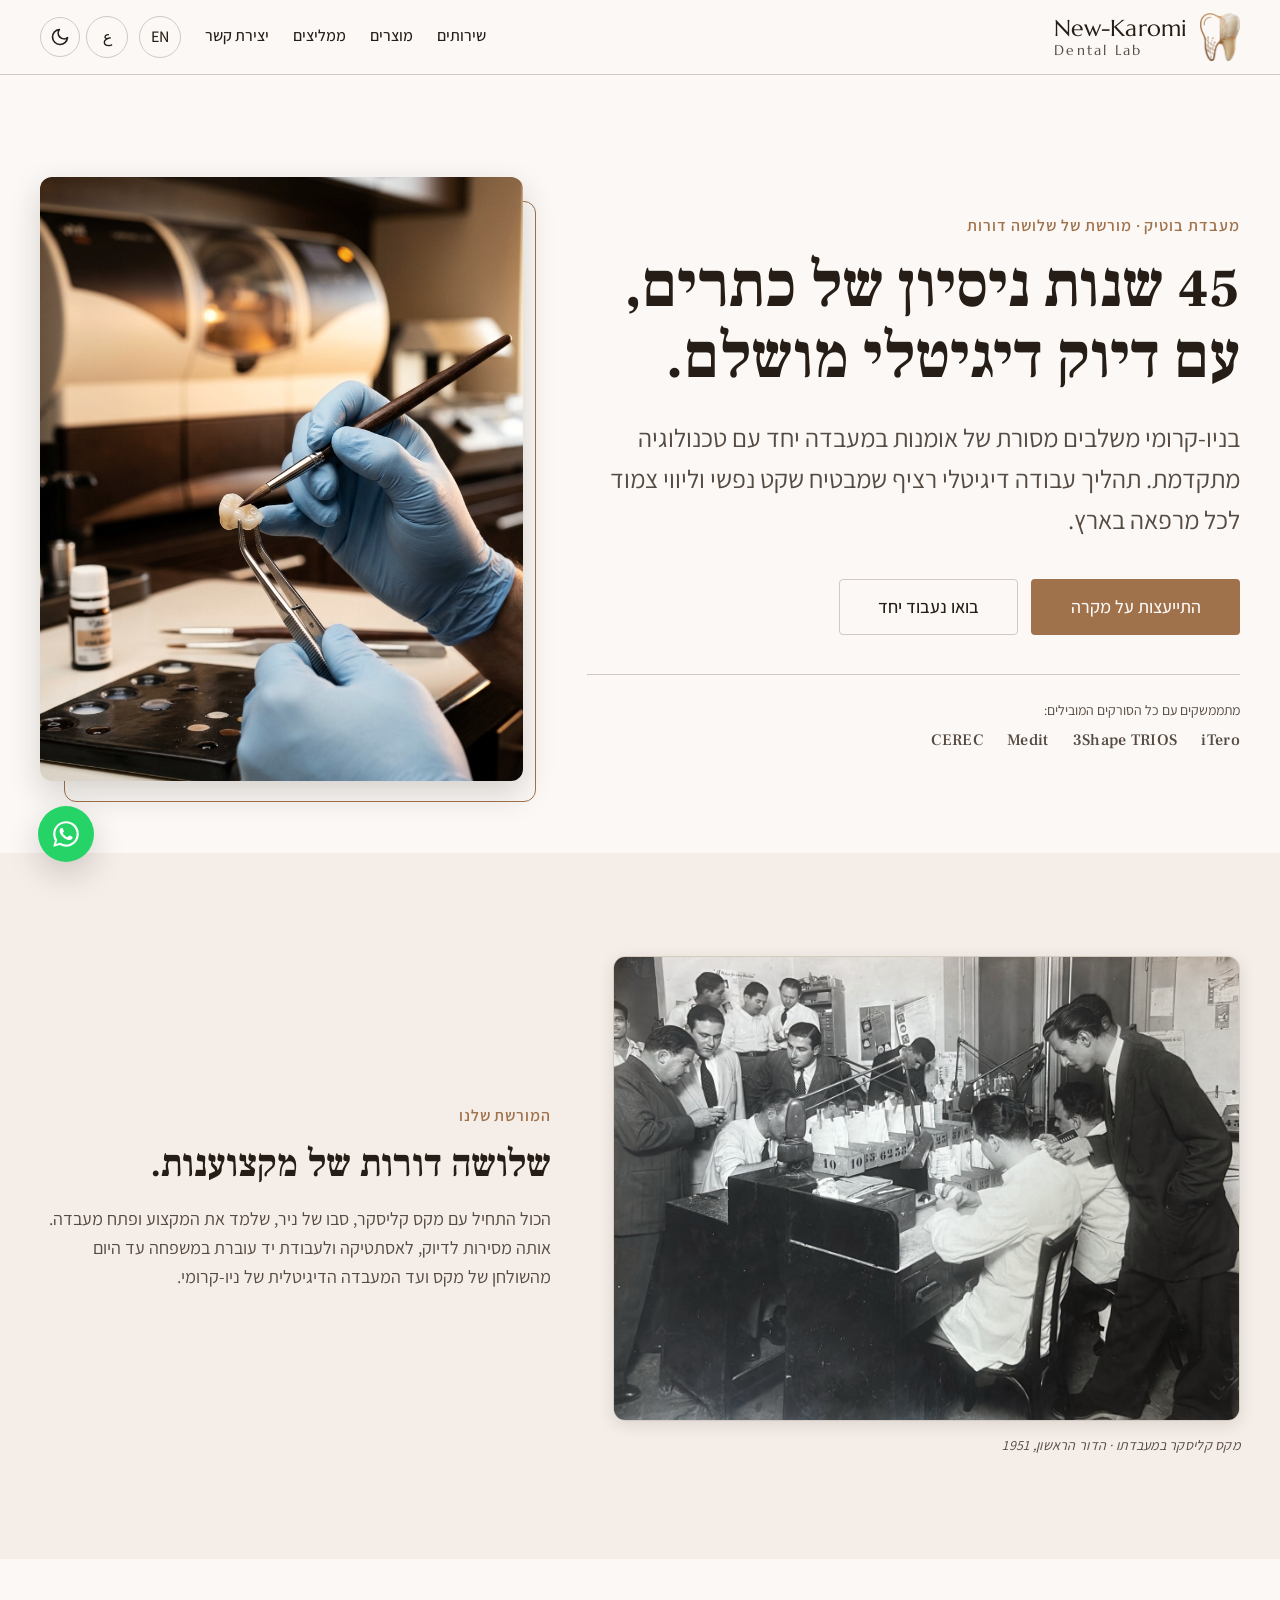
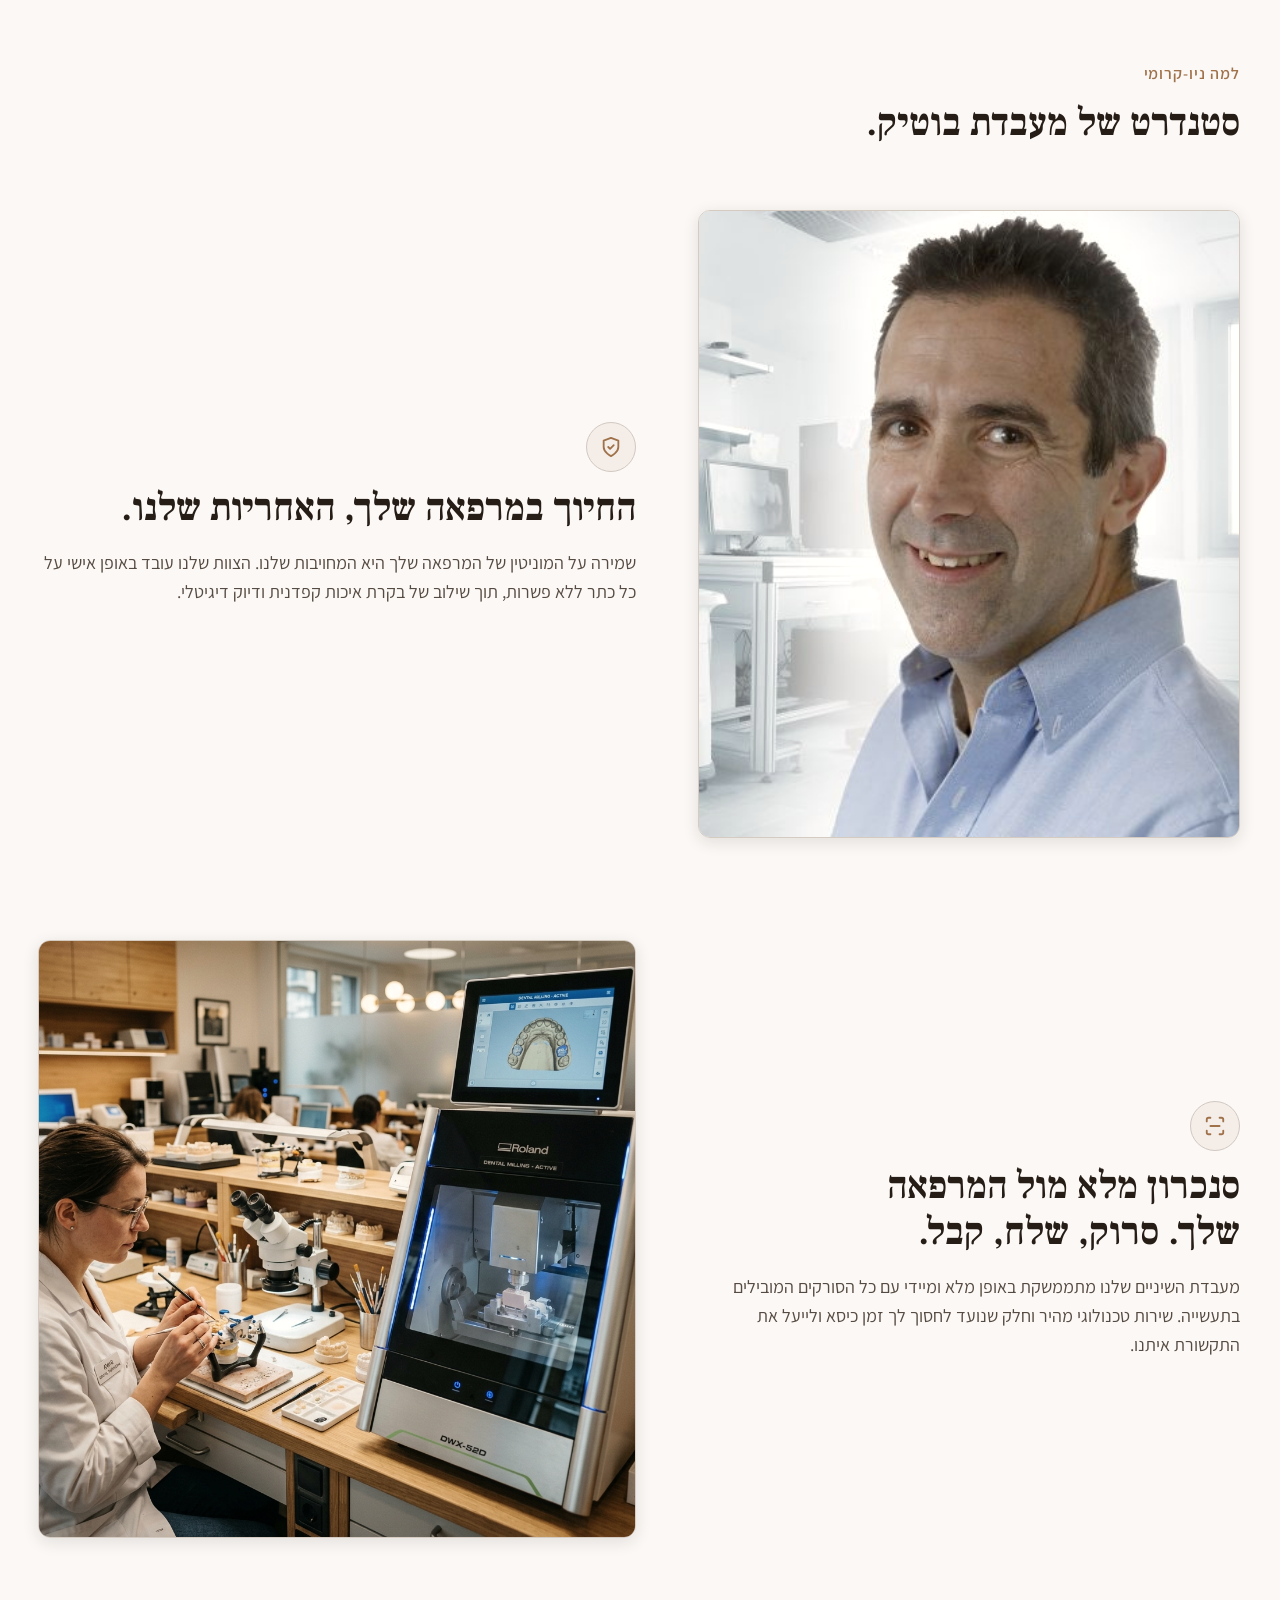
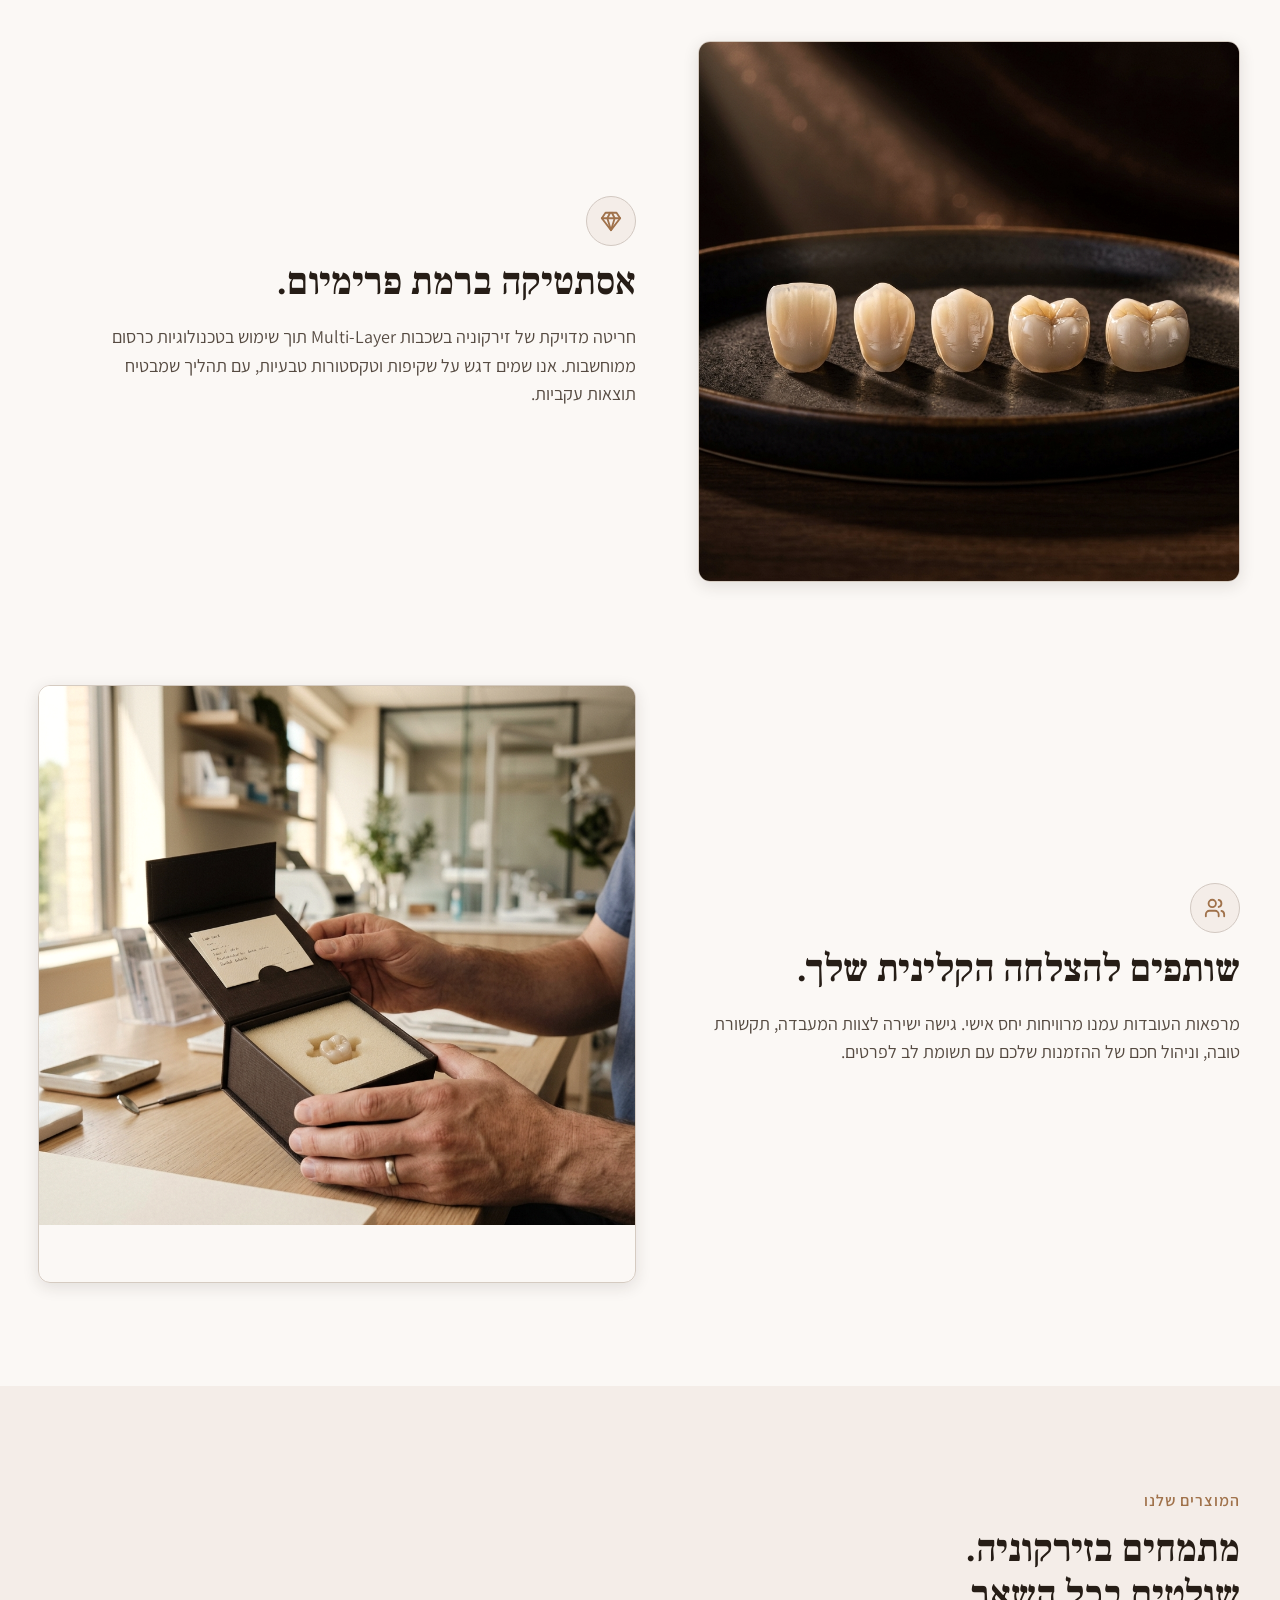
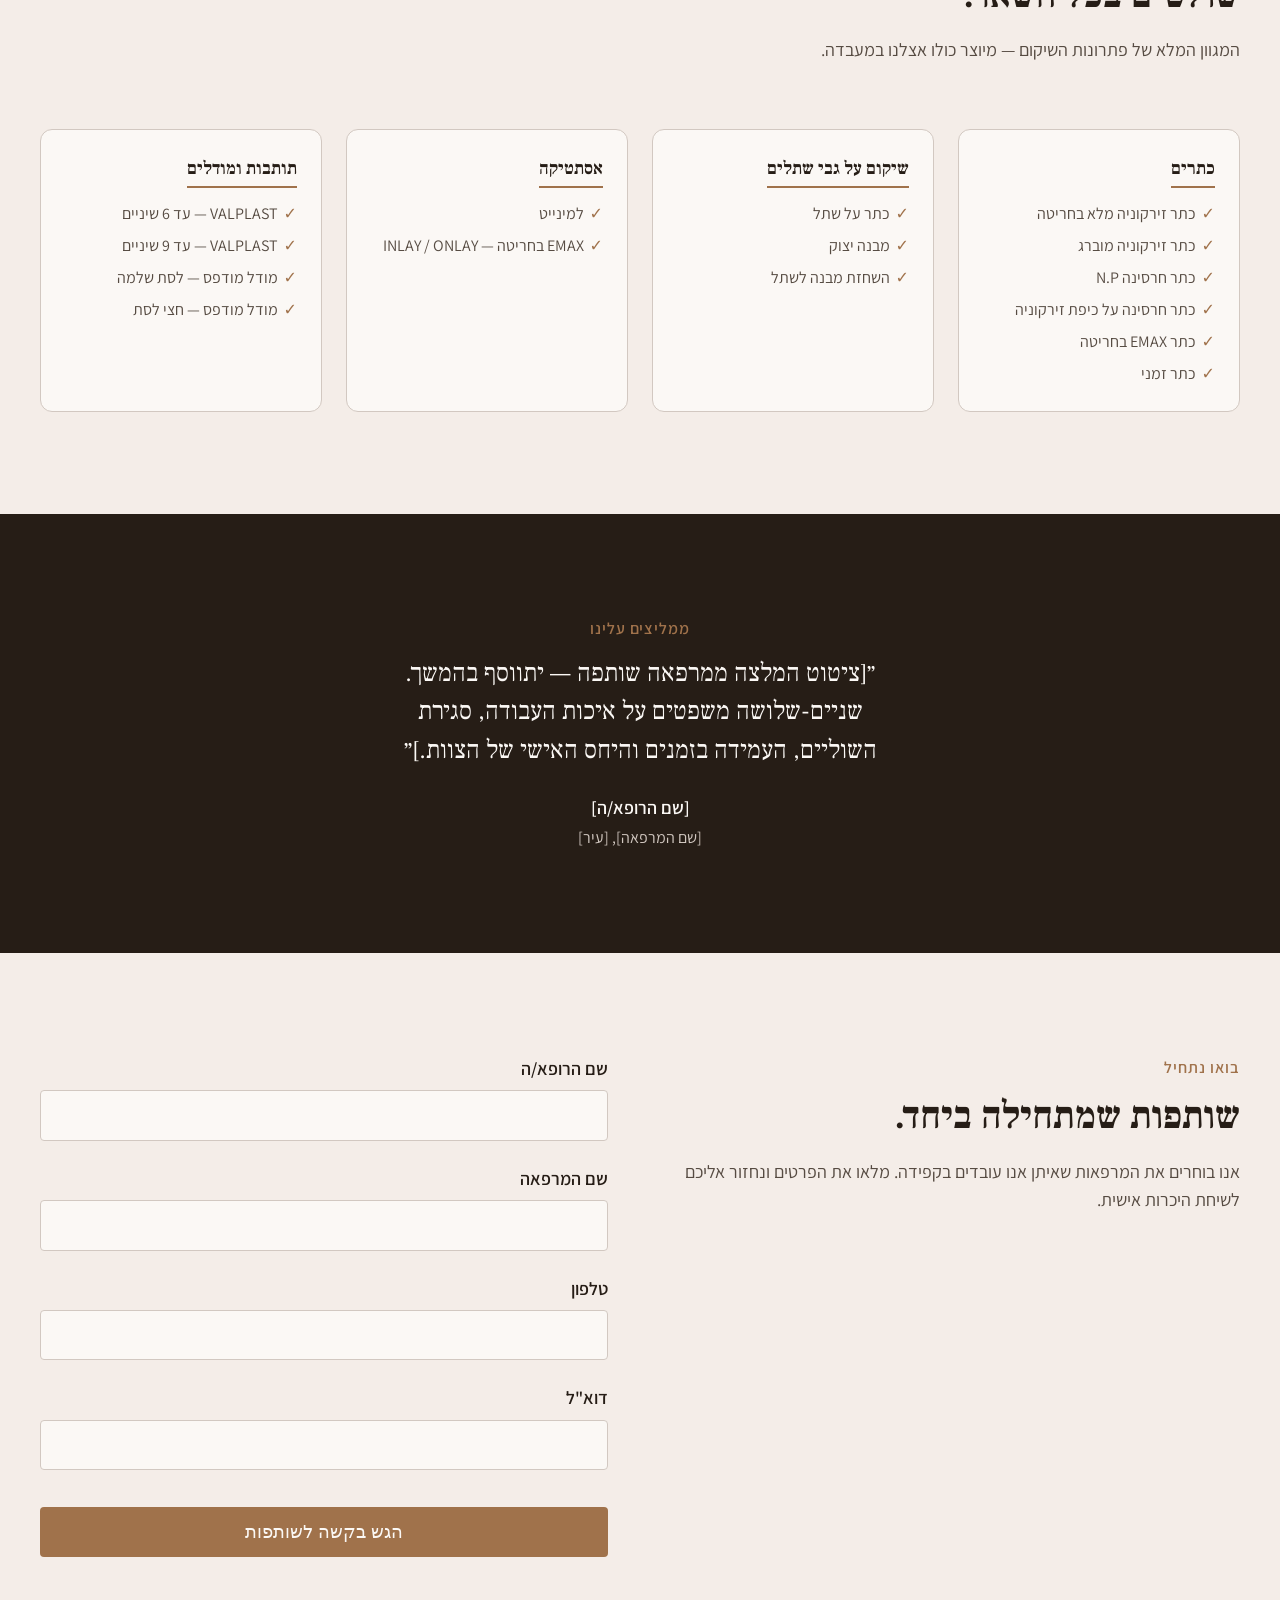
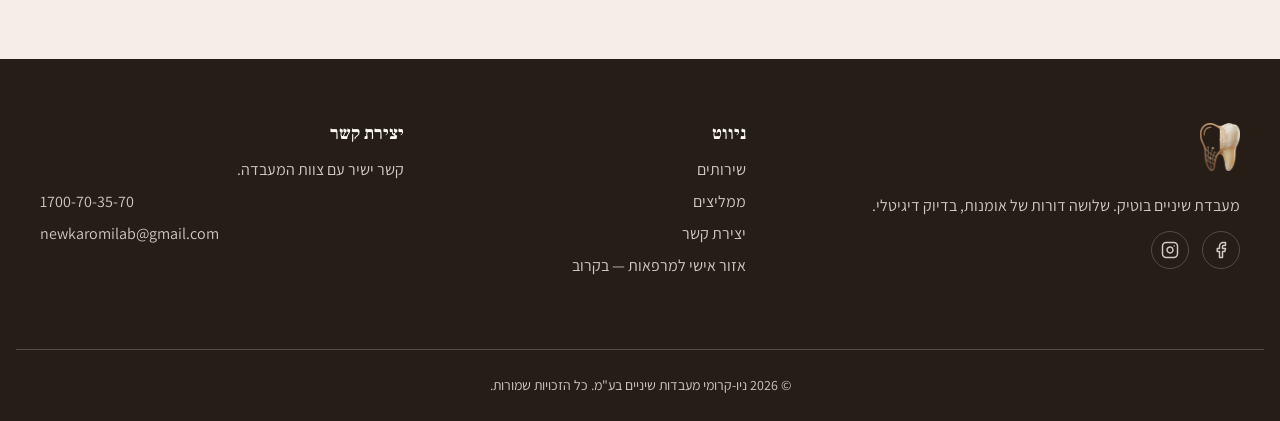
==== commit 77b41e7d: "Fix truncated page tails: restore main.js, WhatsApp icon, closing tags; legacy year 1951 All three p" ====
--- a/Website-Option-1/index.html
+++ b/Website-Option-1/index.html
@@ -84,7 +84,7 @@
                     <div class="img-frame">
                         <img src="./Max_Kalisker.jpg" alt="מקס קליסקר עובד במעבדת השיניים שלו" />
                     </div>
-                    <figcaption class="legacy-caption">מקס קליסקר במעבדתו · הדור הראשון, 1945</figcaption>
+                    <figcaption class="legacy-caption">מקס קליסקר במעבדתו · הדור הראשון, 1951</figcaption>
                 </figure>
                 <div class="legacy-content">
                     <p class="eyebrow">המורשת שלנו</p>
@@ -330,8 +330,13 @@
         </div>
     </footer>
 
-    <a href="https://wa.me/97226249798" class="whatsapp-btn" target="_blank" rel="noopener noreferrer"
-        aria-label="WhatsApp">
-        <svg width="24" height="24" viewBox="0 0 24 24" fill="currentColor">
-            <path
-                d="M17.472 14.382c-.297-.149-1.758-.867-2.03-.967-.273-.099-.471-.148-.67.15-.197.297-.767.966-.94 1.164-.173.199-.347.223-.644.075-.297-.15-1.255-.463-2.39-1.475-.883-.788-1.48-1.761-1.653-2.059-.173-.297-.018-.458.13-.606.134-.133.298-.347.446-.52.149-.174.198-.298.298-.497.099-.198.05-.371-.025-.52-.075-.149-.669-1.612-.916-2.207-.242-.579-.487-.5-.669-.51a12.8 12.8 0 0 0-.57-.01c-.198 0-.52.074-.792.372-.272.297-1.04 1.016-1.04 2.479 0 1.462 1.065 2.875 1.213 3.074.149.198 2.096 3.2 5.077 4.487.709.306 1.262.489 1.694.625.712.227 1.36.195 1.871.118.571-.085 1.758-.719 2.006-1.413.248-.694.248-1.289.173-1.413-.074-.124-.272-.198-.57-.347m-5.421 7.403h-.004a9.87 9.87 0 0 1-5.031-1.378l-.361-.214-3.741.982.998-3.648-.235-.374a9.86 9.86 0 0 1+        <a href="https://wa.me/97226249798" class="whatsapp-btn" target="_blank" rel="noopener noreferrer" aria-label="WhatsApp">
+        <svg viewBox="0 0 32 32" width="30" height="30" fill="#fff" aria-hidden="true">
+            <path d="M16.003 3.2c-7.06 0-12.8 5.74-12.8 12.8 0 2.26.6 4.46 1.73 6.4L3.2 28.8l6.57-1.72a12.74 12.74 0 0 0 6.23 1.6h.01c7.06 0 12.8-5.74 12.8-12.8 0-3.42-1.33-6.64-3.75-9.06A12.72 12.72 0 0 0 16.003 3.2zm0 23.36h-.01a10.6 10.6 0 0 1-5.4-1.48l-.39-.23-4.06 1.06 1.08-3.96-.25-.4a10.56 10.56 0 0 1-1.62-5.65c0-5.85 4.76-10.6 10.62-10.6 2.84 0 5.5 1.1 7.5 3.11a10.55 10.55 0 0 1 3.11 7.5c0 5.86-4.76 10.61-10.6 10.61zm5.82-7.94c-.32-.16-1.89-.93-2.18-1.04-.29-.11-.5-.16-.71.16-.21.32-.82 1.03-1 1.24-.18.21-.37.24-.69.08-.32-.16-1.35-.5-2.57-1.58-.95-.85-1.59-1.9-1.78-2.22-.18-.32-.02-.49.14-.65.14-.14.32-.37.48-.55.16-.18.21-.32.32-.53.11-.21.05-.4-.03-.56-.08-.16-.71-1.72-.98-2.35-.26-.62-.52-.53-.71-.54l-.61-.01c-.21 0-.56.08-.85.4-.29.32-1.11 1.09-1.11 2.65 0 1.56 1.14 3.07 1.3 3.28.16.21 2.25 3.43 5.45 4.81.76.33 1.36.53 1.82.68.76.24 1.46.21 2.01.13.61-.09 1.89-.77 2.16-1.52.27-.74.27-1.38.19-1.51-.08-.13-.29-.21-.61-.37z"/>
+        </svg>
+    </a>
+
+    <script src="./main.js" defer></script>
+</body>
+
+</html>
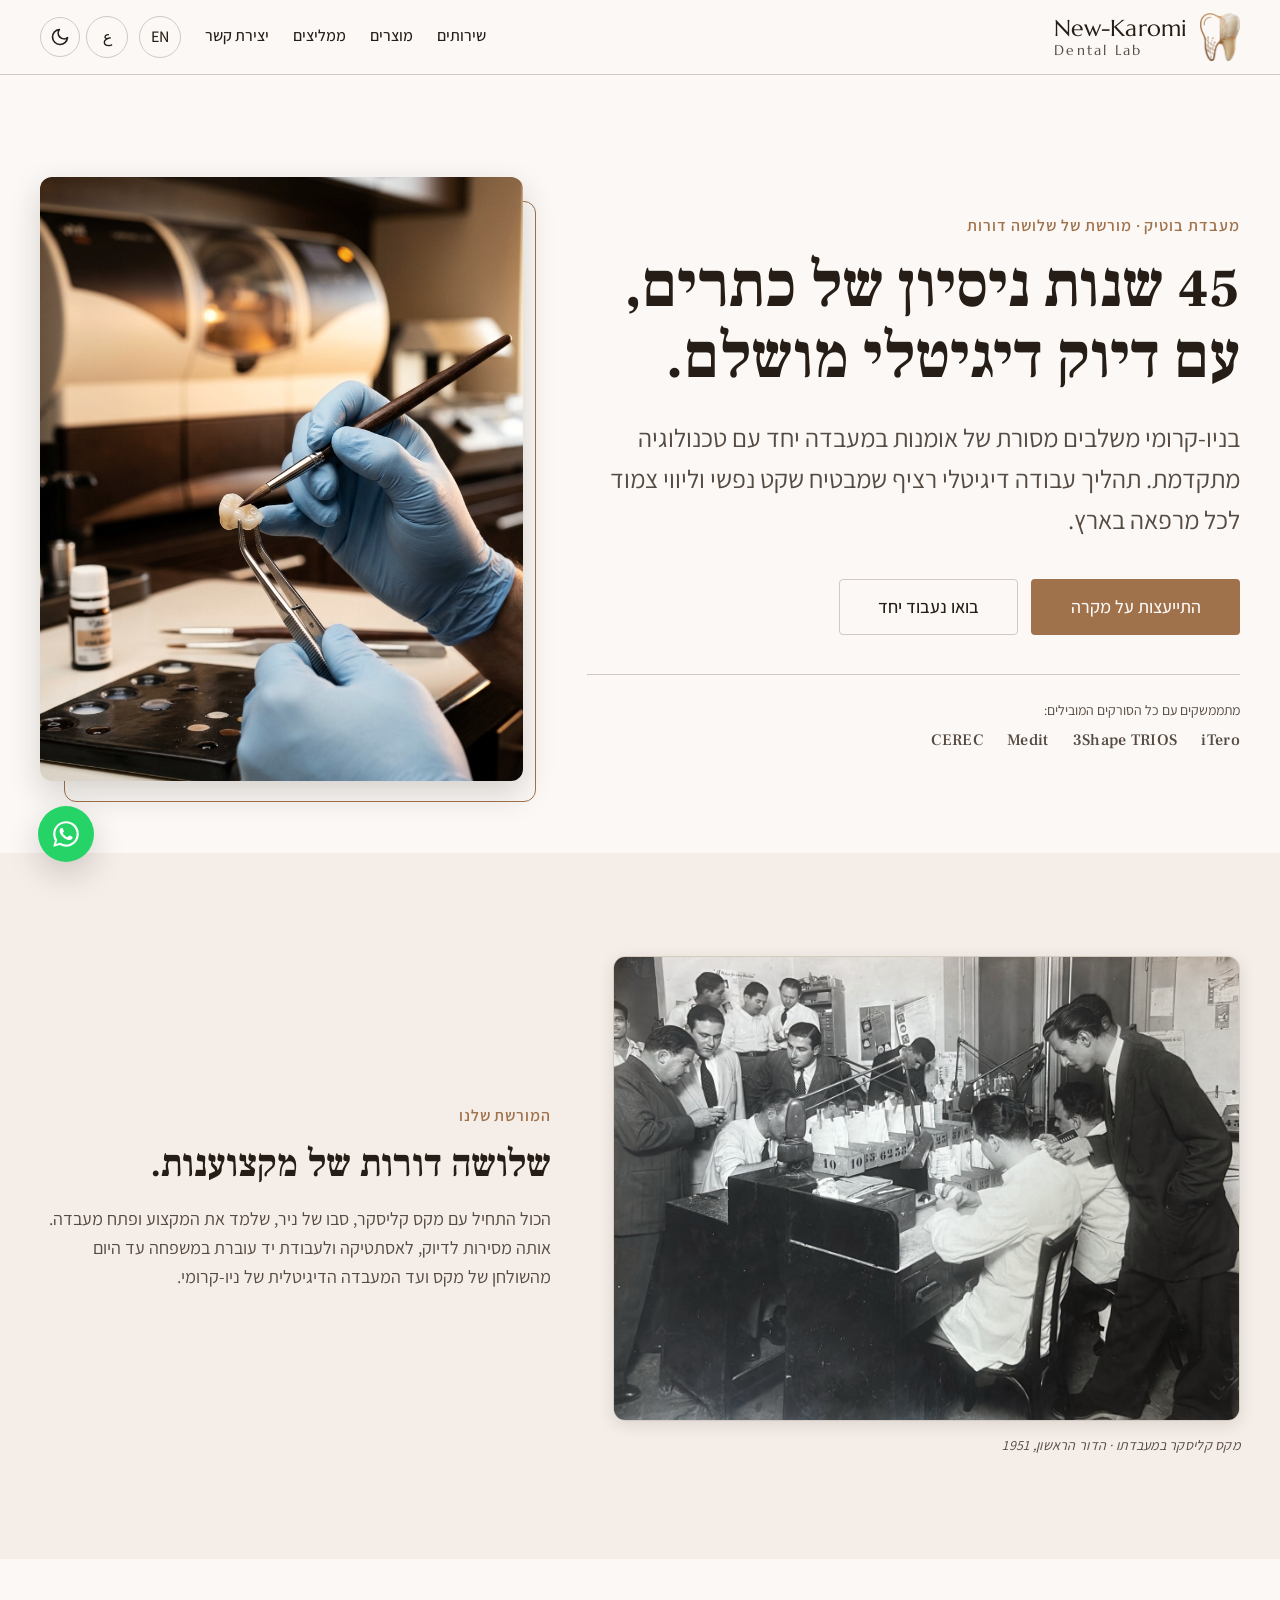
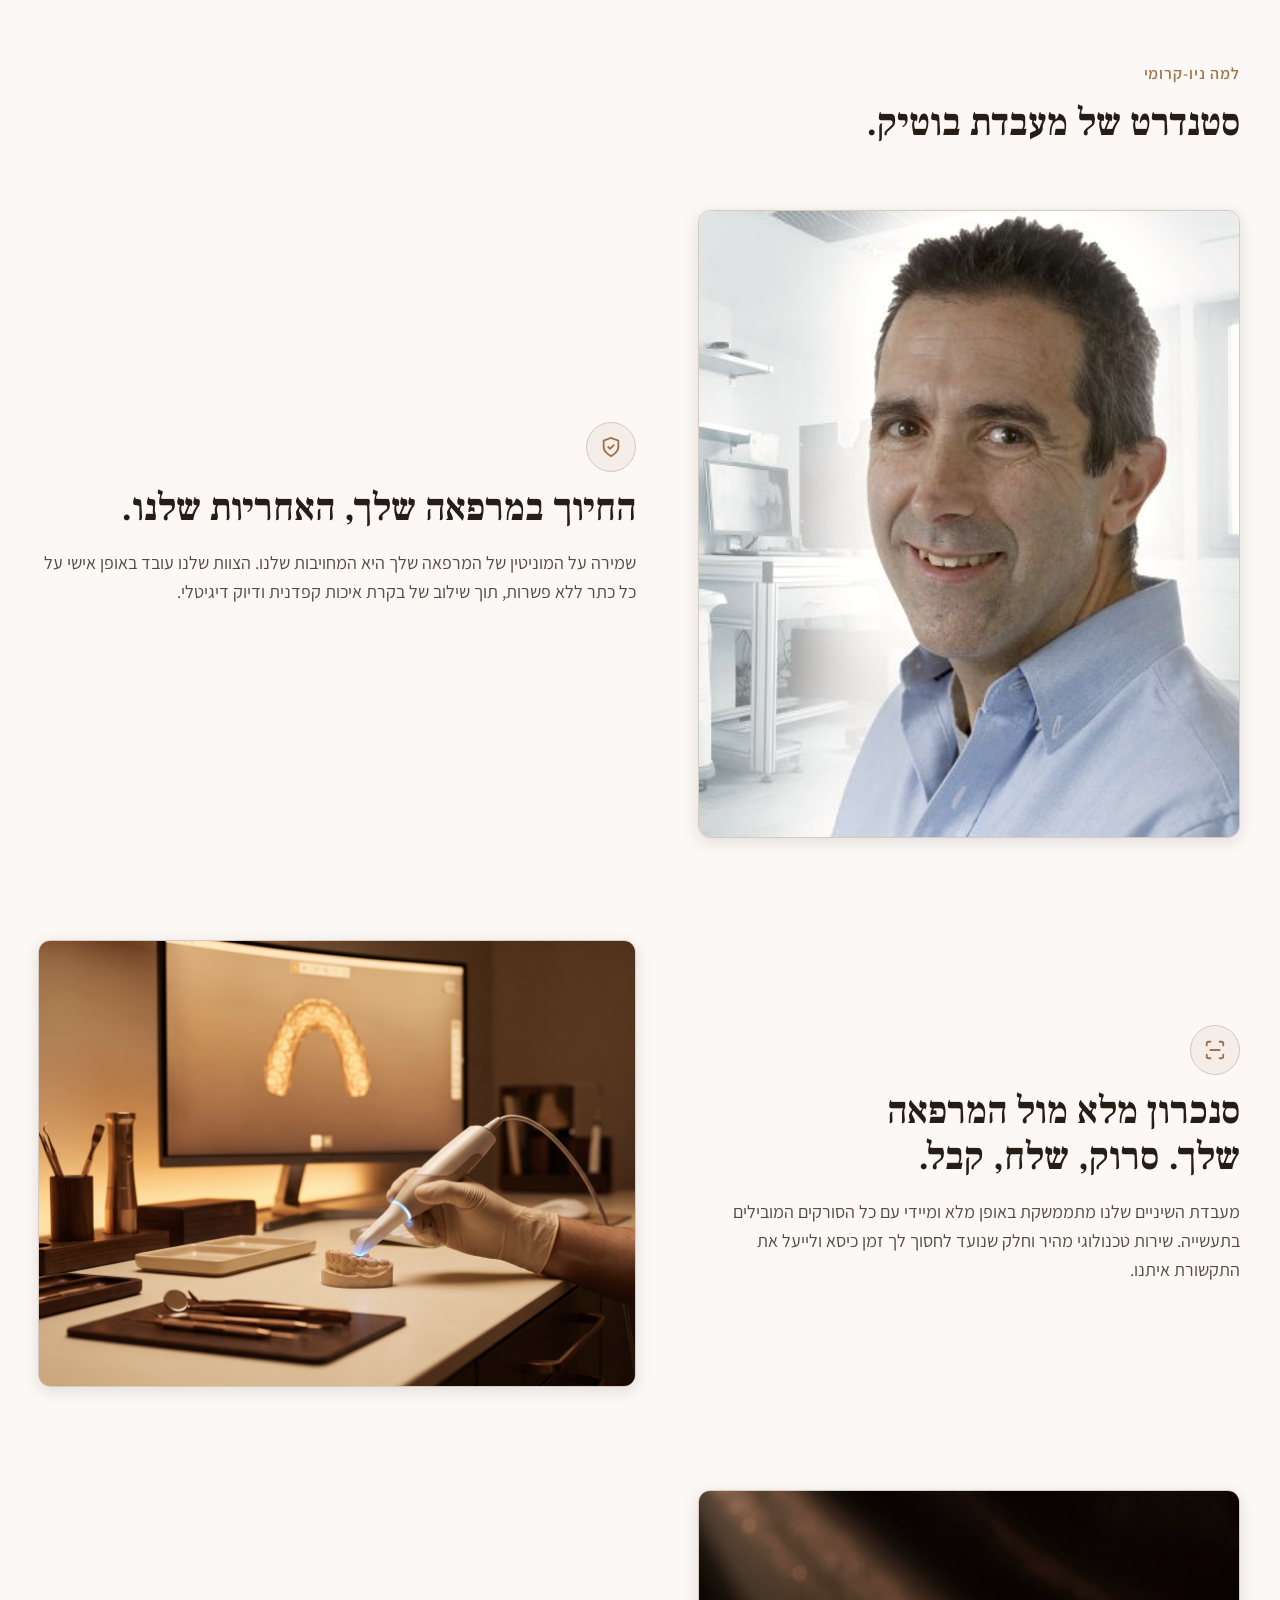
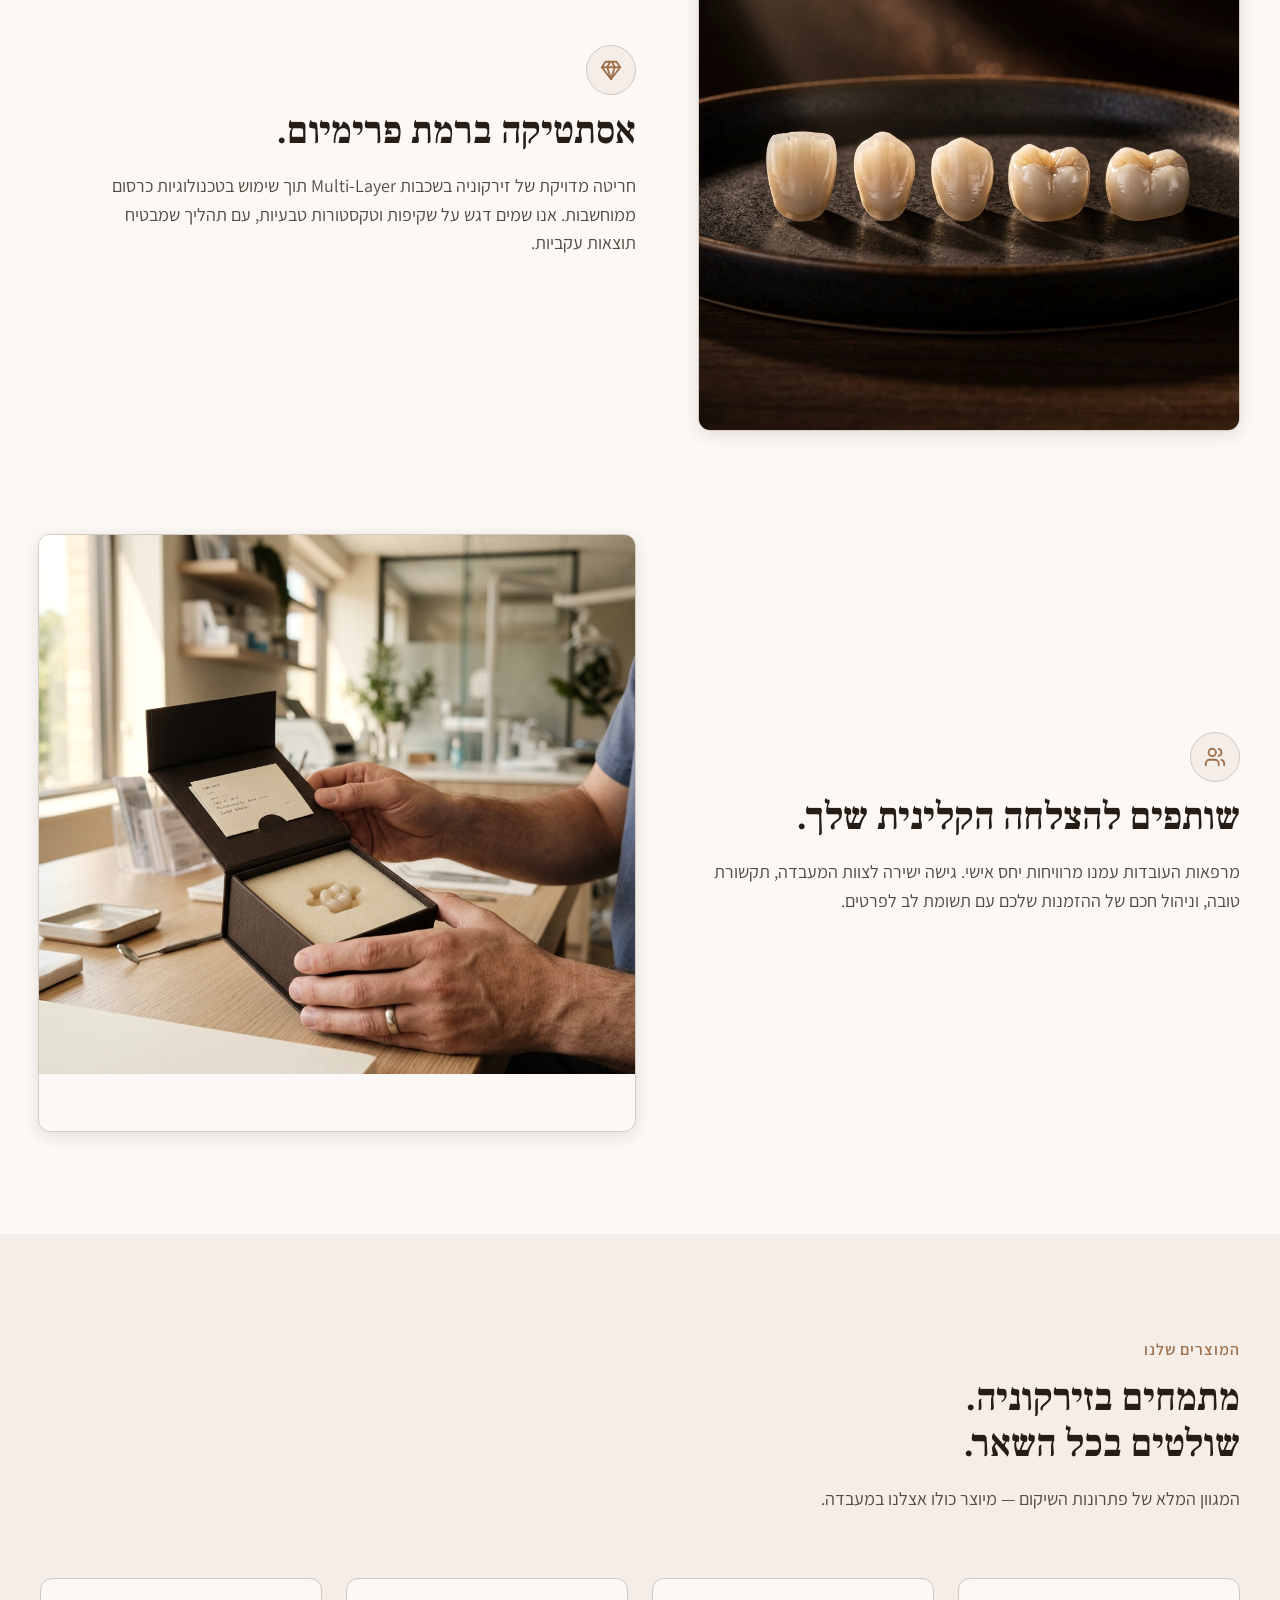
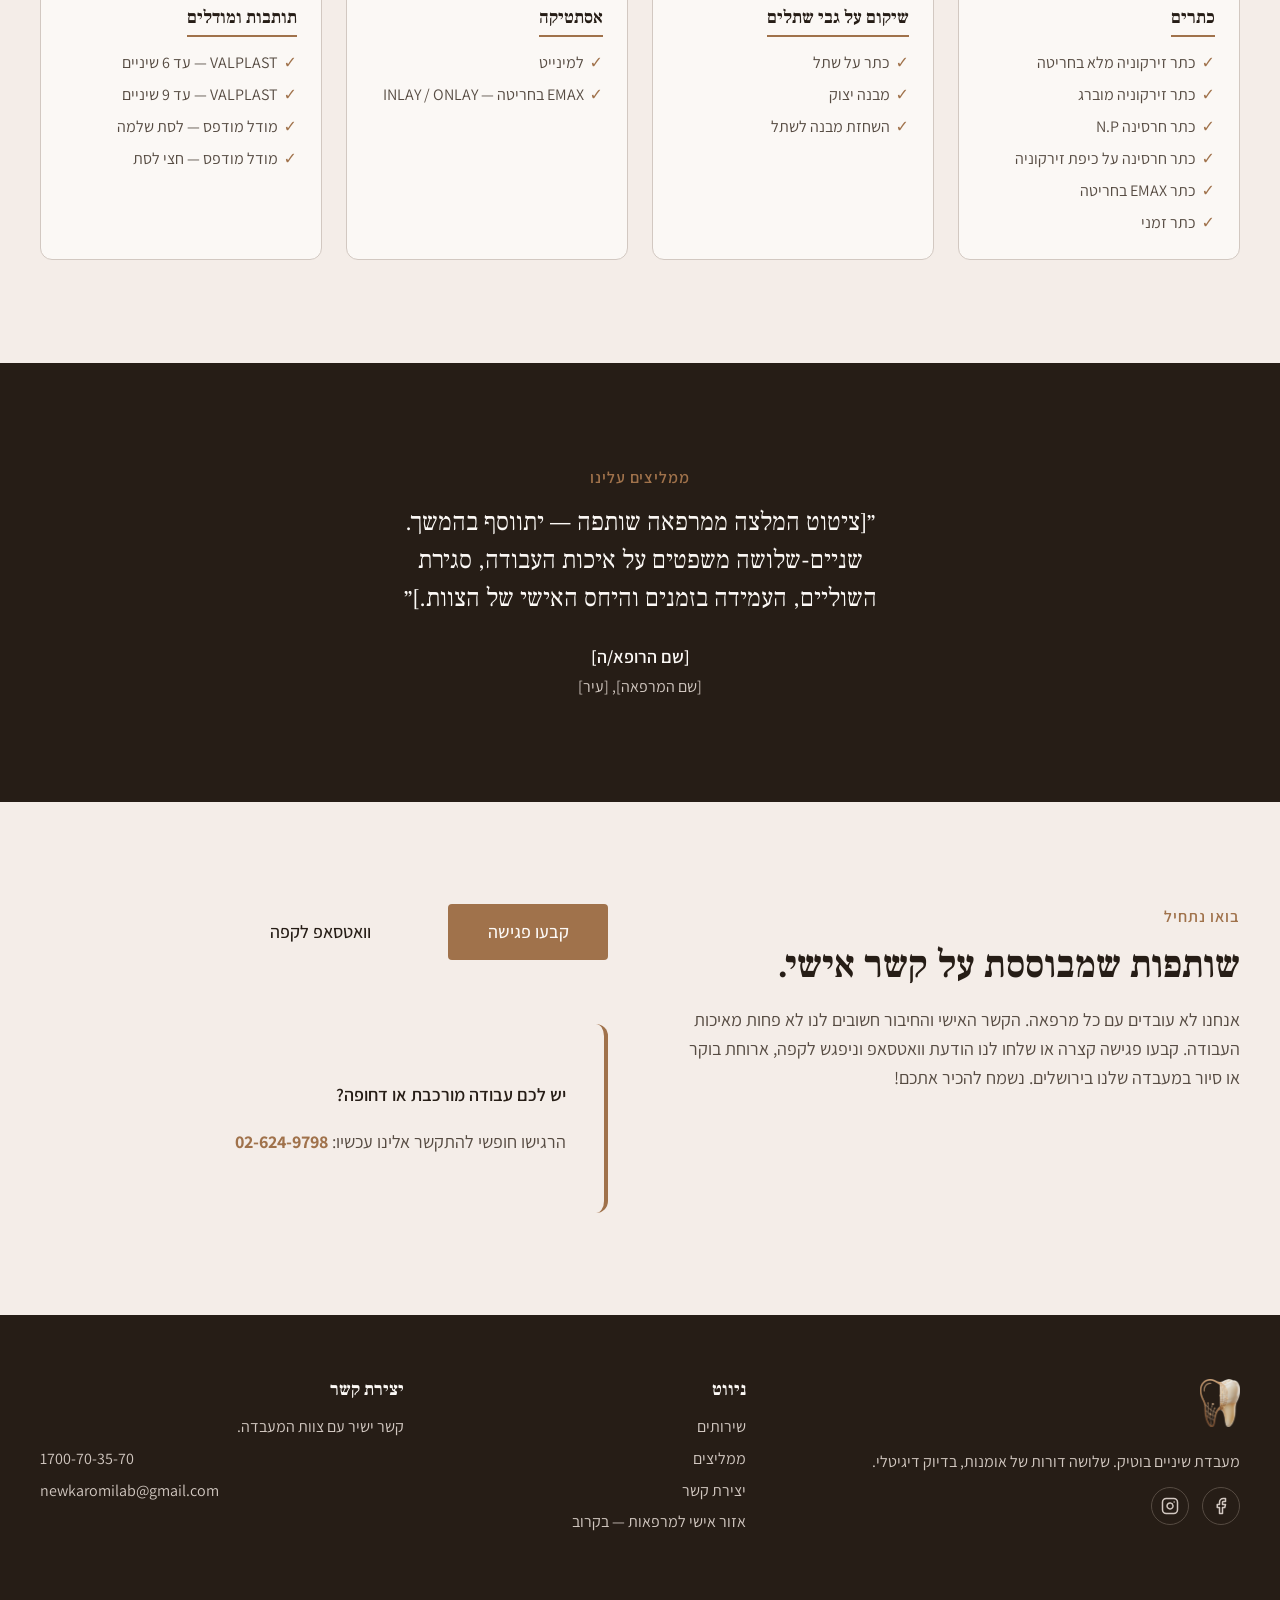
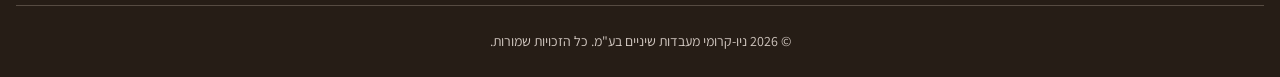
==== commit ac4f7a7f: "feat(option-1): update contact section to relationship-first flow" ====
--- a/Website-Option-1/index.html
+++ b/Website-Option-1/index.html
@@ -257,33 +257,19 @@
             <div class="container contact-grid">
                 <div class="contact-info">
                     <p class="eyebrow">בואו נתחיל</p>
-                    <h2 id="contact-title" class="section-title">שותפות שמתחילה ביחד.</h2>
-                    <p class="feature-text">אנו בוחרים את המרפאות שאיתן אנו עובדים בקפידה. מלאו את הפרטים ונחזור אליכם
-                        לשיחת היכרות אישית.</p>
-                </div>
-                <form class="contact-form" action="#" method="POST">
-                    <div class="form-group">
-                        <label for="doctorName">שם הרופא/ה</label>
-                        <input type="text" id="doctorName" name="doctorName" class="form-control" autocomplete="name"
-                            required aria-required="true">
-                    </div>
-                    <div class="form-group">
-                        <label for="clinicName">שם המרפאה</label>
-                        <input type="text" id="clinicName" name="clinicName" class="form-control"
-                            autocomplete="organization" required aria-required="true">
-                    </div>
-                    <div class="form-group">
-                        <label for="phone">טלפון</label>
-                        <input type="tel" id="phone" name="phone" class="form-control" autocomplete="tel"
-                            inputmode="tel" dir="ltr" required aria-required="true">
-                    </div>
-                    <div class="form-group">
-                        <label for="email">דוא"ל</label>
-                        <input type="email" id="email" name="email" class="form-control" autocomplete="email" dir="ltr"
-                            required aria-required="true">
-                    </div>
-                    <button type="submit" class="btn btn-primary btn-block">הגש בקשה לשותפות</button>
-                </form>
+                    <h2 id="contact-title" class="section-title">שותפות שמבוססת על קשר אישי.</h2>
+                    <p class="feature-text">אנחנו לא עובדים עם כל מרפאה. הקשר האישי והחיבור חשובים לנו לא פחות מאיכות העבודה. קבעו פגישה קצרה או שלחו לנו הודעת וואטסאפ וניפגש לקפה, ארוחת בוקר או סיור במעבדה שלנו בירושלים. נשמח להכיר אתכם!</p>
+                </div>
+                <div class="contact-actions">
+                    <div class="action-buttons">
+                        <a href="#schedule" class="btn btn-primary">קבעו פגישה</a>
+                        <a href="https://wa.me/97226249798?text=%D7%94%D7%99%D7%99%20%D7%A0%D7%99%D7%A8%2C%20%D7%90%D7%A9%D7%9E%D7%97%20%D7%A9%D7%A0%D7%99%D7%A4%D7%92%D7%A9%20%D7%9C%D7%A7%D7%A4%D7%94%20%D7%95%D7%9C%D7%94%D7%9B%D7%99%D7%A8%20%D7%90%D7%AA%20%D7%94%D7%9E%D7%A2%D7%91%D7%93%D7%94%20%D7%A9%D7%9C%D7%9B%D7%9D%20%D7%91%D7%99%D7%A8%D7%95%D7%A9%D7%9C%D7%99%D7%9D." class="btn btn-secondary" target="_blank" rel="noopener noreferrer">וואטסאפ לקפה</a>
+                    </div>
+                    <div class="urgent-call-card">
+                        <p class="urgent-title">יש לכם עבודה מורכבת או דחופה?</p>
+                        <p class="urgent-action">הרגישו חופשי להתקשר אלינו עכשיו: <a href='tel:+97226249798' class='tel-link' dir='ltr'>02-624-9798</a></p>
+                    </div>
+                </div>
             </div>
         </section>
     </main>
--- a/Website-Option-1/styles.css
+++ b/Website-Option-1/styles.css
@@ -681,3 +681,52 @@
     width: 32px;
     height: 32px;
 }
+
+/* ============ Contact Actions ============ */
+.contact-actions {
+    display: flex;
+    flex-direction: column;
+    gap: var(--space-xl);
+    justify-content: center;
+}
+
+.action-buttons {
+    display: flex;
+    flex-direction: column;
+    gap: var(--space-md);
+}
+
+@media (min-width: 576px) {
+    .action-buttons {
+        flex-direction: row;
+        gap: var(--space-lg);
+    }
+}
+
+.urgent-call-card {
+    background: var(--bg-tertiary);
+    padding: var(--space-lg);
+    border-radius: var(--radius-md);
+    border-inline-start: 4px solid var(--action-primary);
+}
+
+.urgent-title {
+    font-weight: 600;
+    margin-bottom: var(--space-xs);
+    color: var(--text-primary);
+}
+
+.urgent-action {
+    color: var(--text-secondary);
+}
+
+.tel-link {
+    font-weight: 700;
+    color: var(--action-primary);
+    text-decoration: none;
+    transition: color var(--duration-fast);
+}
+
+.tel-link:hover {
+    color: var(--action-hover);
+}
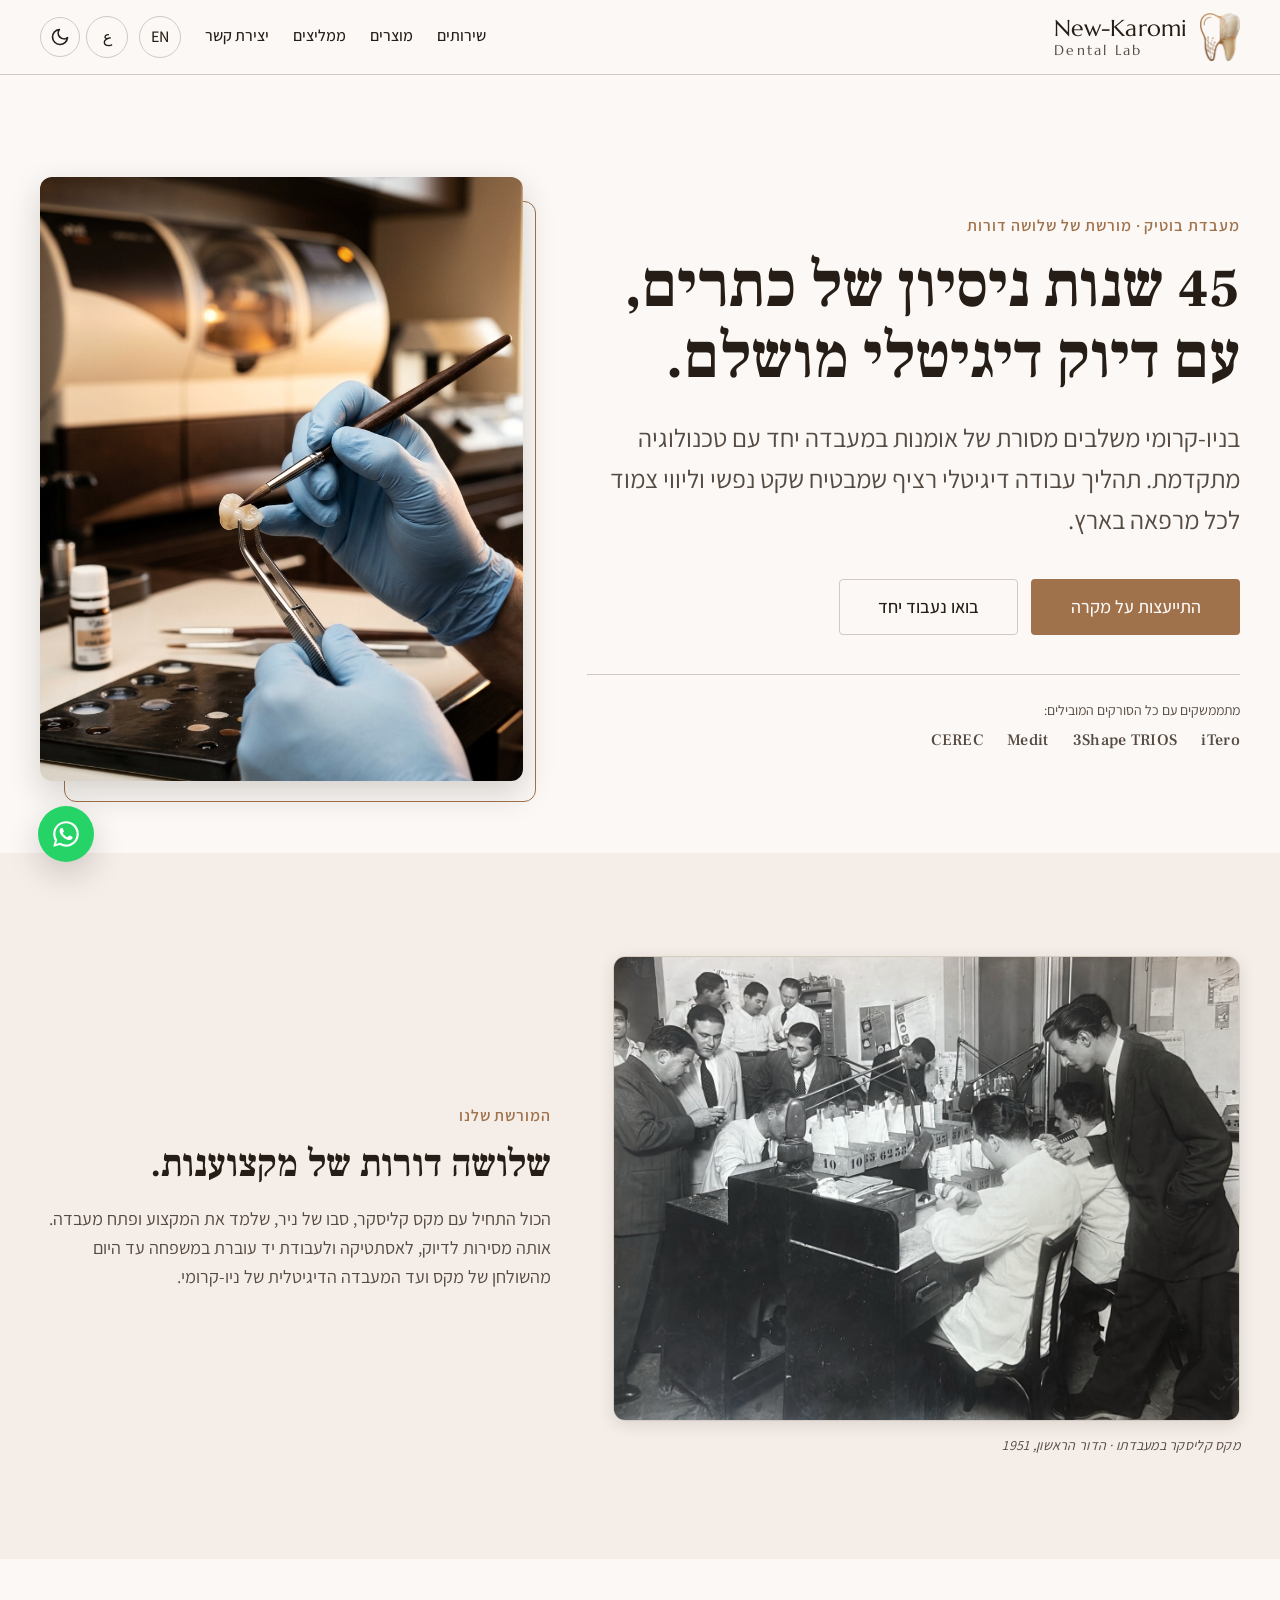
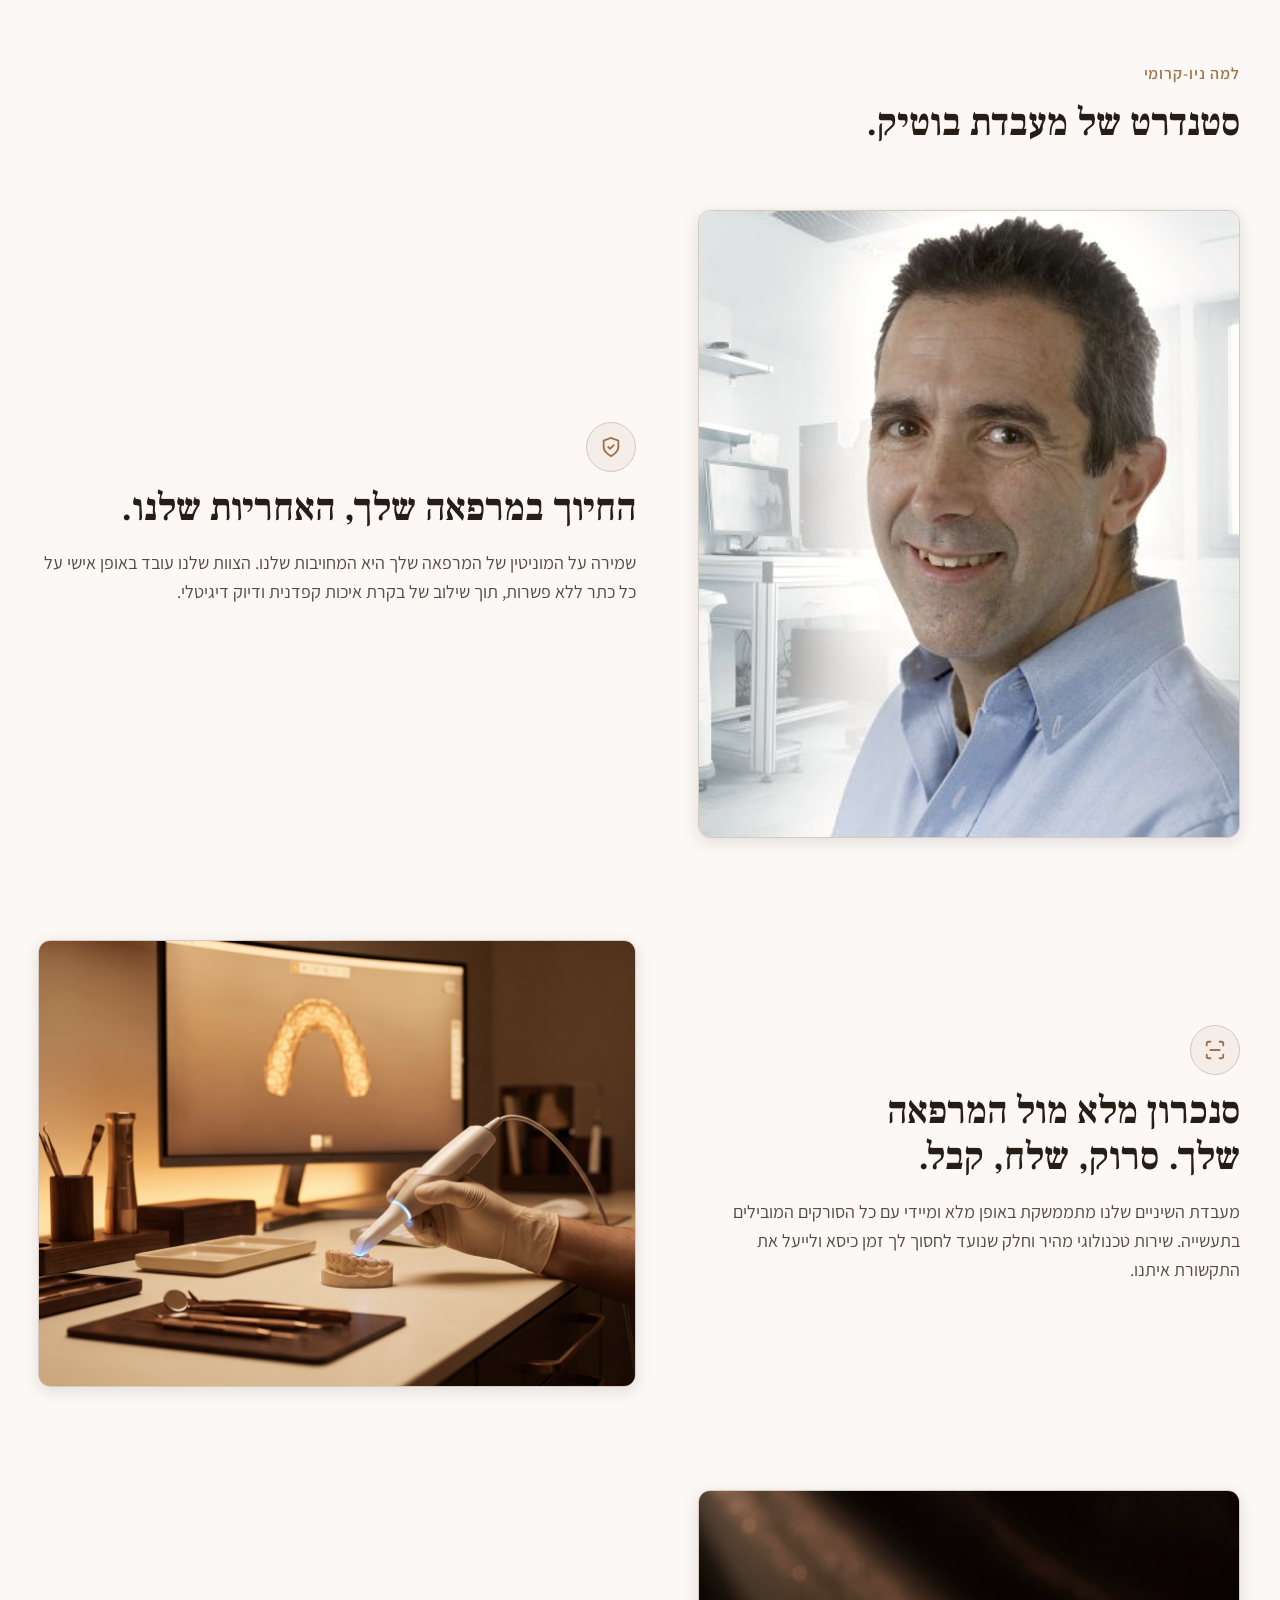
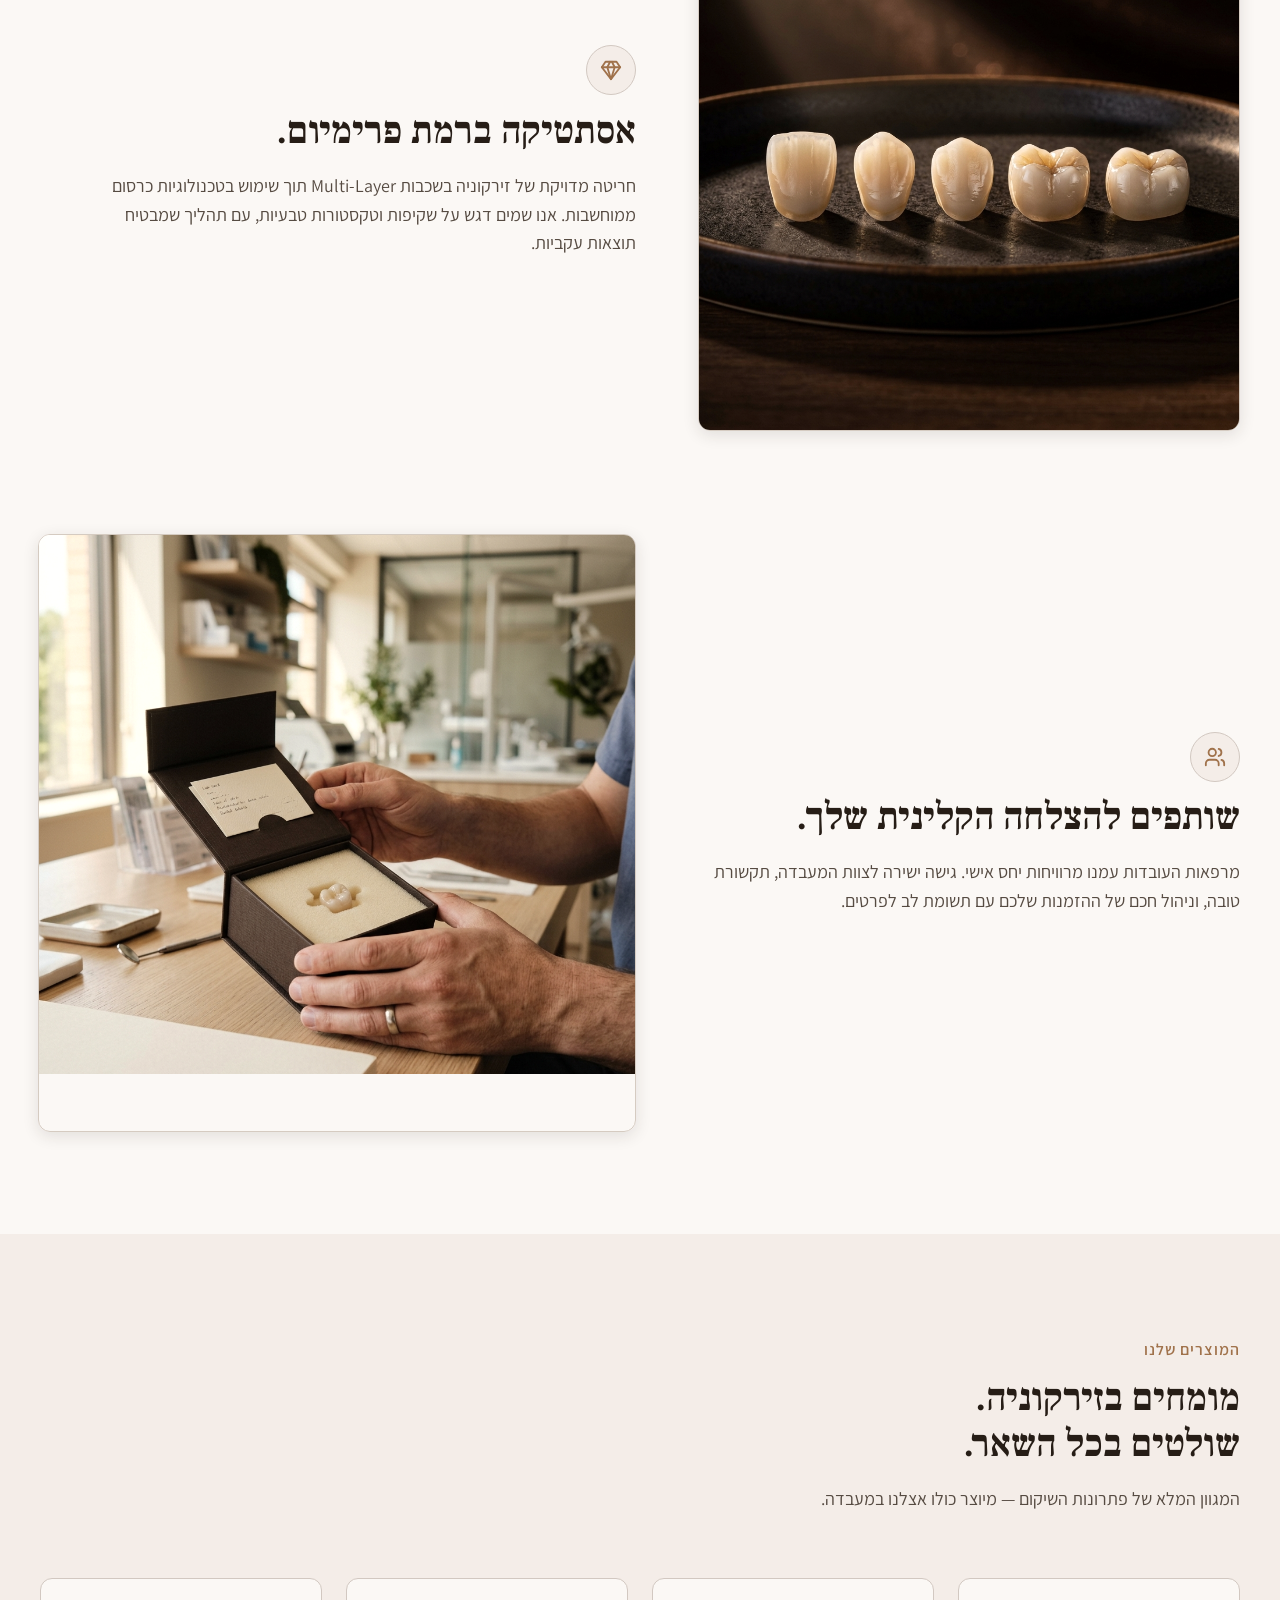
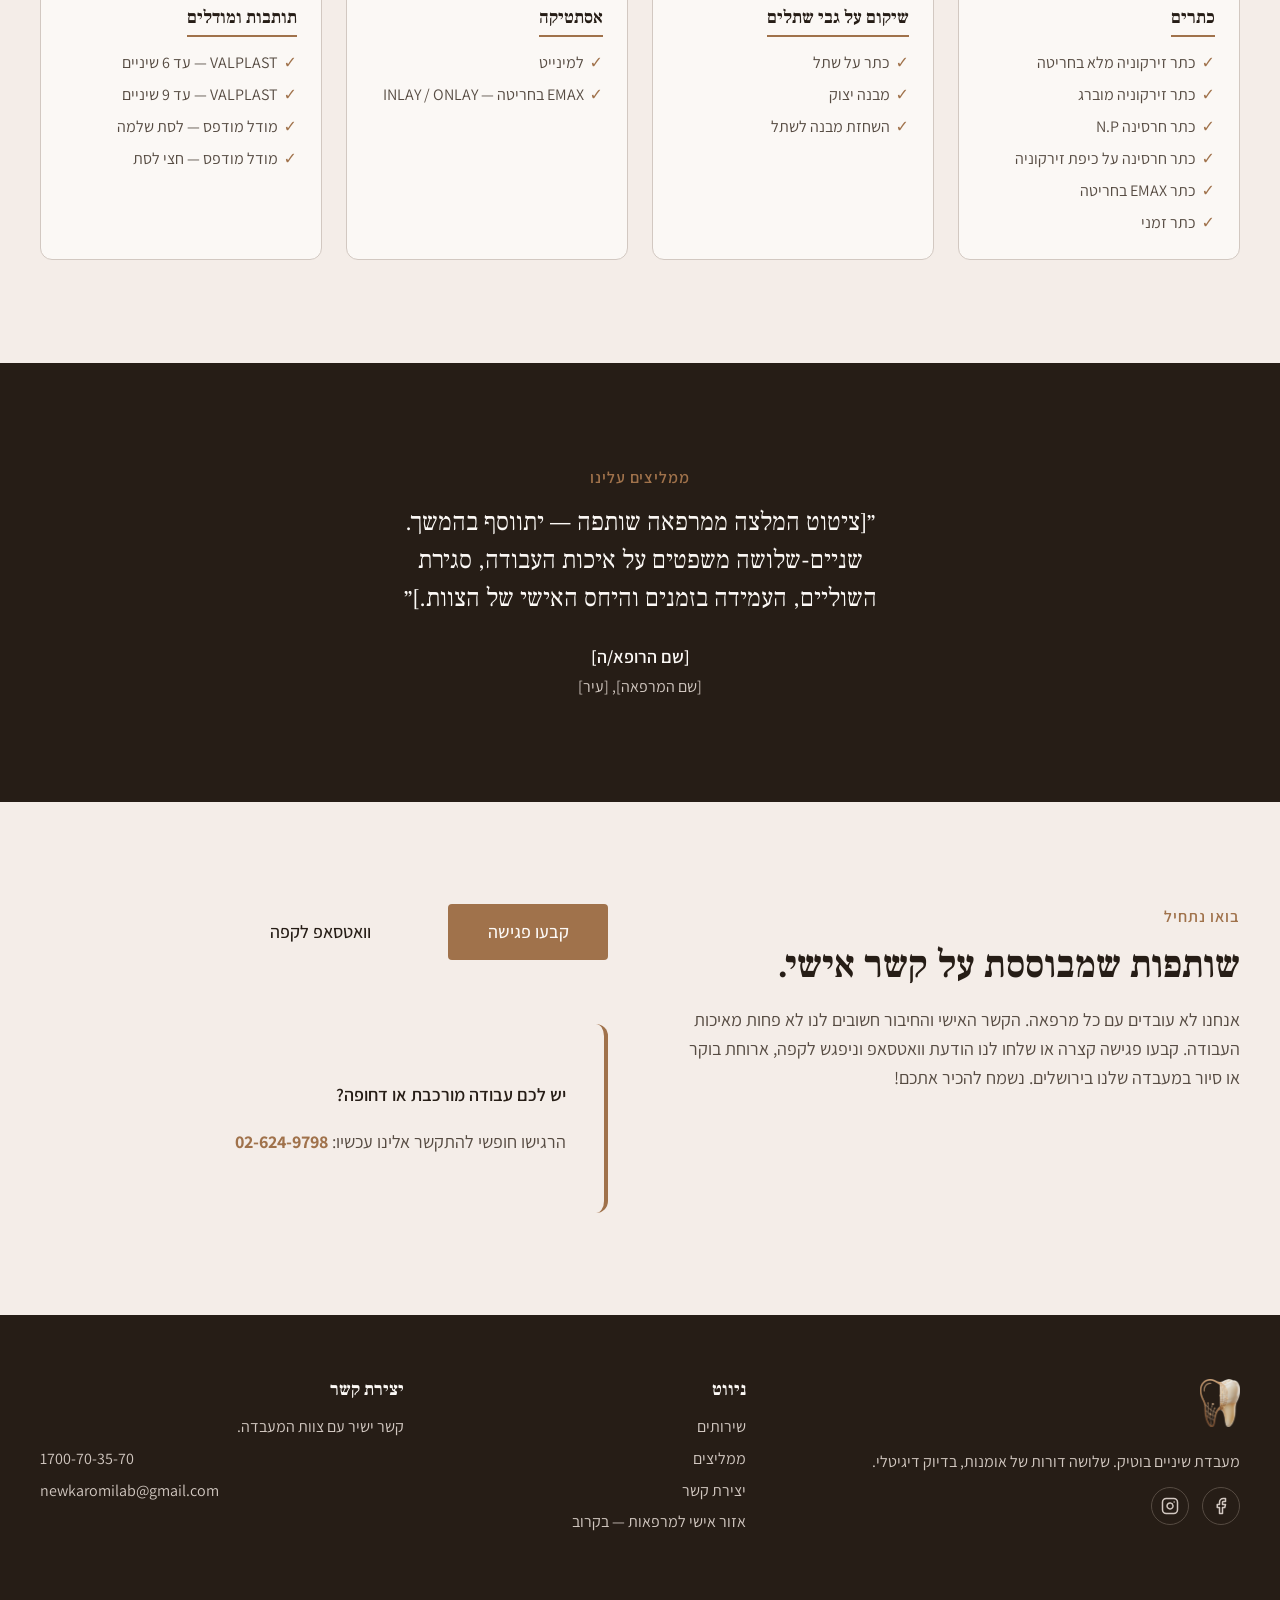
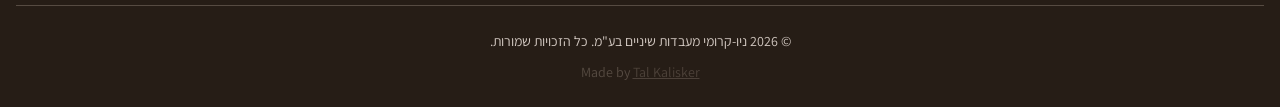
==== commit ce7a96e4: "feat(option-1): add developer credit link to footer" ====
--- a/Website-Option-1/index.html
+++ b/Website-Option-1/index.html
@@ -192,7 +192,7 @@
             <div class="container">
                 <div class="section-head">
                     <p class="eyebrow">המוצרים שלנו</p>
-                    <h2 id="products-title" class="section-title">מתמחים בזירקוניה. שולטים בכל השאר.</h2>
+                    <h2 id="products-title" class="section-title">מומחים בזירקוניה. שולטים בכל השאר.</h2>
                     <p class="feature-text">המגוון המלא של פתרונות השיקום — מיוצר כולו אצלנו במעבדה.</p>
                 </div>
                 <div class="products-grid">
@@ -258,16 +258,20 @@
                 <div class="contact-info">
                     <p class="eyebrow">בואו נתחיל</p>
                     <h2 id="contact-title" class="section-title">שותפות שמבוססת על קשר אישי.</h2>
-                    <p class="feature-text">אנחנו לא עובדים עם כל מרפאה. הקשר האישי והחיבור חשובים לנו לא פחות מאיכות העבודה. קבעו פגישה קצרה או שלחו לנו הודעת וואטסאפ וניפגש לקפה, ארוחת בוקר או סיור במעבדה שלנו בירושלים. נשמח להכיר אתכם!</p>
+                    <p class="feature-text">אנחנו לא עובדים עם כל מרפאה. הקשר האישי והחיבור חשובים לנו לא פחות מאיכות
+                        העבודה. קבעו פגישה קצרה או שלחו לנו הודעת וואטסאפ וניפגש לקפה, ארוחת בוקר או סיור במעבדה שלנו
+                        בירושלים. נשמח להכיר אתכם!</p>
                 </div>
                 <div class="contact-actions">
                     <div class="action-buttons">
                         <a href="#schedule" class="btn btn-primary">קבעו פגישה</a>
-                        <a href="https://wa.me/97226249798?text=%D7%94%D7%99%D7%99%20%D7%A0%D7%99%D7%A8%2C%20%D7%90%D7%A9%D7%9E%D7%97%20%D7%A9%D7%A0%D7%99%D7%A4%D7%92%D7%A9%20%D7%9C%D7%A7%D7%A4%D7%94%20%D7%95%D7%9C%D7%94%D7%9B%D7%99%D7%A8%20%D7%90%D7%AA%20%D7%94%D7%9E%D7%A2%D7%91%D7%93%D7%94%20%D7%A9%D7%9C%D7%9B%D7%9D%20%D7%91%D7%99%D7%A8%D7%95%D7%A9%D7%9C%D7%99%D7%9D." class="btn btn-secondary" target="_blank" rel="noopener noreferrer">וואטסאפ לקפה</a>
+                        <a href="https://wa.me/97226249798?text=%D7%94%D7%99%D7%99%20%D7%A0%D7%99%D7%A8%2C%20%D7%90%D7%A9%D7%9E%D7%97%20%D7%A9%D7%A0%D7%99%D7%A4%D7%92%D7%A9%20%D7%9C%D7%A7%D7%A4%D7%94%20%D7%95%D7%9C%D7%94%D7%9B%D7%99%D7%A8%20%D7%90%D7%AA%20%D7%94%D7%9E%D7%A2%D7%91%D7%93%D7%94%20%D7%A9%D7%9C%D7%9B%D7%9D%20%D7%91%D7%99%D7%A8%D7%95%D7%A9%D7%9C%D7%99%D7%9D."
+                            class="btn btn-secondary" target="_blank" rel="noopener noreferrer">וואטסאפ לקפה</a>
                     </div>
                     <div class="urgent-call-card">
                         <p class="urgent-title">יש לכם עבודה מורכבת או דחופה?</p>
-                        <p class="urgent-action">הרגישו חופשי להתקשר אלינו עכשיו: <a href='tel:+97226249798' class='tel-link' dir='ltr'>02-624-9798</a></p>
+                        <p class="urgent-action">הרגישו חופשי להתקשר אלינו עכשיו: <a href='tel:+97226249798'
+                                class='tel-link' dir='ltr'>02-624-9798</a></p>
                     </div>
                 </div>
             </div>
@@ -313,16 +317,20 @@
         </div>
         <div class="container footer-bottom">
             <p>&copy; 2026 ניו-קרומי מעבדות שיניים בע"מ. כל הזכויות שמורות.</p>
+        
+            <p class="developer-credit" style="margin-top: 0.5rem; font-size: 0.875rem; color: var(--text-secondary);">Made by <a href="https://talkalisker.com/developer-services" target="_blank" rel="noopener noreferrer" style="color: inherit; text-decoration: underline; opacity: 0.8; transition: opacity 0.2s;">Tal Kalisker</a></p>
         </div>
     </footer>
 
-        <a href="https://wa.me/97226249798" class="whatsapp-btn" target="_blank" rel="noopener noreferrer" aria-label="WhatsApp">
+    <a href="https://wa.me/97226249798" class="whatsapp-btn" target="_blank" rel="noopener noreferrer"
+        aria-label="WhatsApp">
         <svg viewBox="0 0 32 32" width="30" height="30" fill="#fff" aria-hidden="true">
-            <path d="M16.003 3.2c-7.06 0-12.8 5.74-12.8 12.8 0 2.26.6 4.46 1.73 6.4L3.2 28.8l6.57-1.72a12.74 12.74 0 0 0 6.23 1.6h.01c7.06 0 12.8-5.74 12.8-12.8 0-3.42-1.33-6.64-3.75-9.06A12.72 12.72 0 0 0 16.003 3.2zm0 23.36h-.01a10.6 10.6 0 0 1-5.4-1.48l-.39-.23-4.06 1.06 1.08-3.96-.25-.4a10.56 10.56 0 0 1-1.62-5.65c0-5.85 4.76-10.6 10.62-10.6 2.84 0 5.5 1.1 7.5 3.11a10.55 10.55 0 0 1 3.11 7.5c0 5.86-4.76 10.61-10.6 10.61zm5.82-7.94c-.32-.16-1.89-.93-2.18-1.04-.29-.11-.5-.16-.71.16-.21.32-.82 1.03-1 1.24-.18.21-.37.24-.69.08-.32-.16-1.35-.5-2.57-1.58-.95-.85-1.59-1.9-1.78-2.22-.18-.32-.02-.49.14-.65.14-.14.32-.37.48-.55.16-.18.21-.32.32-.53.11-.21.05-.4-.03-.56-.08-.16-.71-1.72-.98-2.35-.26-.62-.52-.53-.71-.54l-.61-.01c-.21 0-.56.08-.85.4-.29.32-1.11 1.09-1.11 2.65 0 1.56 1.14 3.07 1.3 3.28.16.21 2.25 3.43 5.45 4.81.76.33 1.36.53 1.82.68.76.24 1.46.21 2.01.13.61-.09 1.89-.77 2.16-1.52.27-.74.27-1.38.19-1.51-.08-.13-.29-.21-.61-.37z"/>
+            <path
+                d="M16.003 3.2c-7.06 0-12.8 5.74-12.8 12.8 0 2.26.6 4.46 1.73 6.4L3.2 28.8l6.57-1.72a12.74 12.74 0 0 0 6.23 1.6h.01c7.06 0 12.8-5.74 12.8-12.8 0-3.42-1.33-6.64-3.75-9.06A12.72 12.72 0 0 0 16.003 3.2zm0 23.36h-.01a10.6 10.6 0 0 1-5.4-1.48l-.39-.23-4.06 1.06 1.08-3.96-.25-.4a10.56 10.56 0 0 1-1.62-5.65c0-5.85 4.76-10.6 10.62-10.6 2.84 0 5.5 1.1 7.5 3.11a10.55 10.55 0 0 1 3.11 7.5c0 5.86-4.76 10.61-10.6 10.61zm5.82-7.94c-.32-.16-1.89-.93-2.18-1.04-.29-.11-.5-.16-.71.16-.21.32-.82 1.03-1 1.24-.18.21-.37.24-.69.08-.32-.16-1.35-.5-2.57-1.58-.95-.85-1.59-1.9-1.78-2.22-.18-.32-.02-.49.14-.65.14-.14.32-.37.48-.55.16-.18.21-.32.32-.53.11-.21.05-.4-.03-.56-.08-.16-.71-1.72-.98-2.35-.26-.62-.52-.53-.71-.54l-.61-.01c-.21 0-.56.08-.85.4-.29.32-1.11 1.09-1.11 2.65 0 1.56 1.14 3.07 1.3 3.28.16.21 2.25 3.43 5.45 4.81.76.33 1.36.53 1.82.68.76.24 1.46.21 2.01.13.61-.09 1.89-.77 2.16-1.52.27-.74.27-1.38.19-1.51-.08-.13-.29-.21-.61-.37z" />
         </svg>
     </a>
 
     <script src="./main.js" defer></script>
 </body>
 
-</html>
+</html>
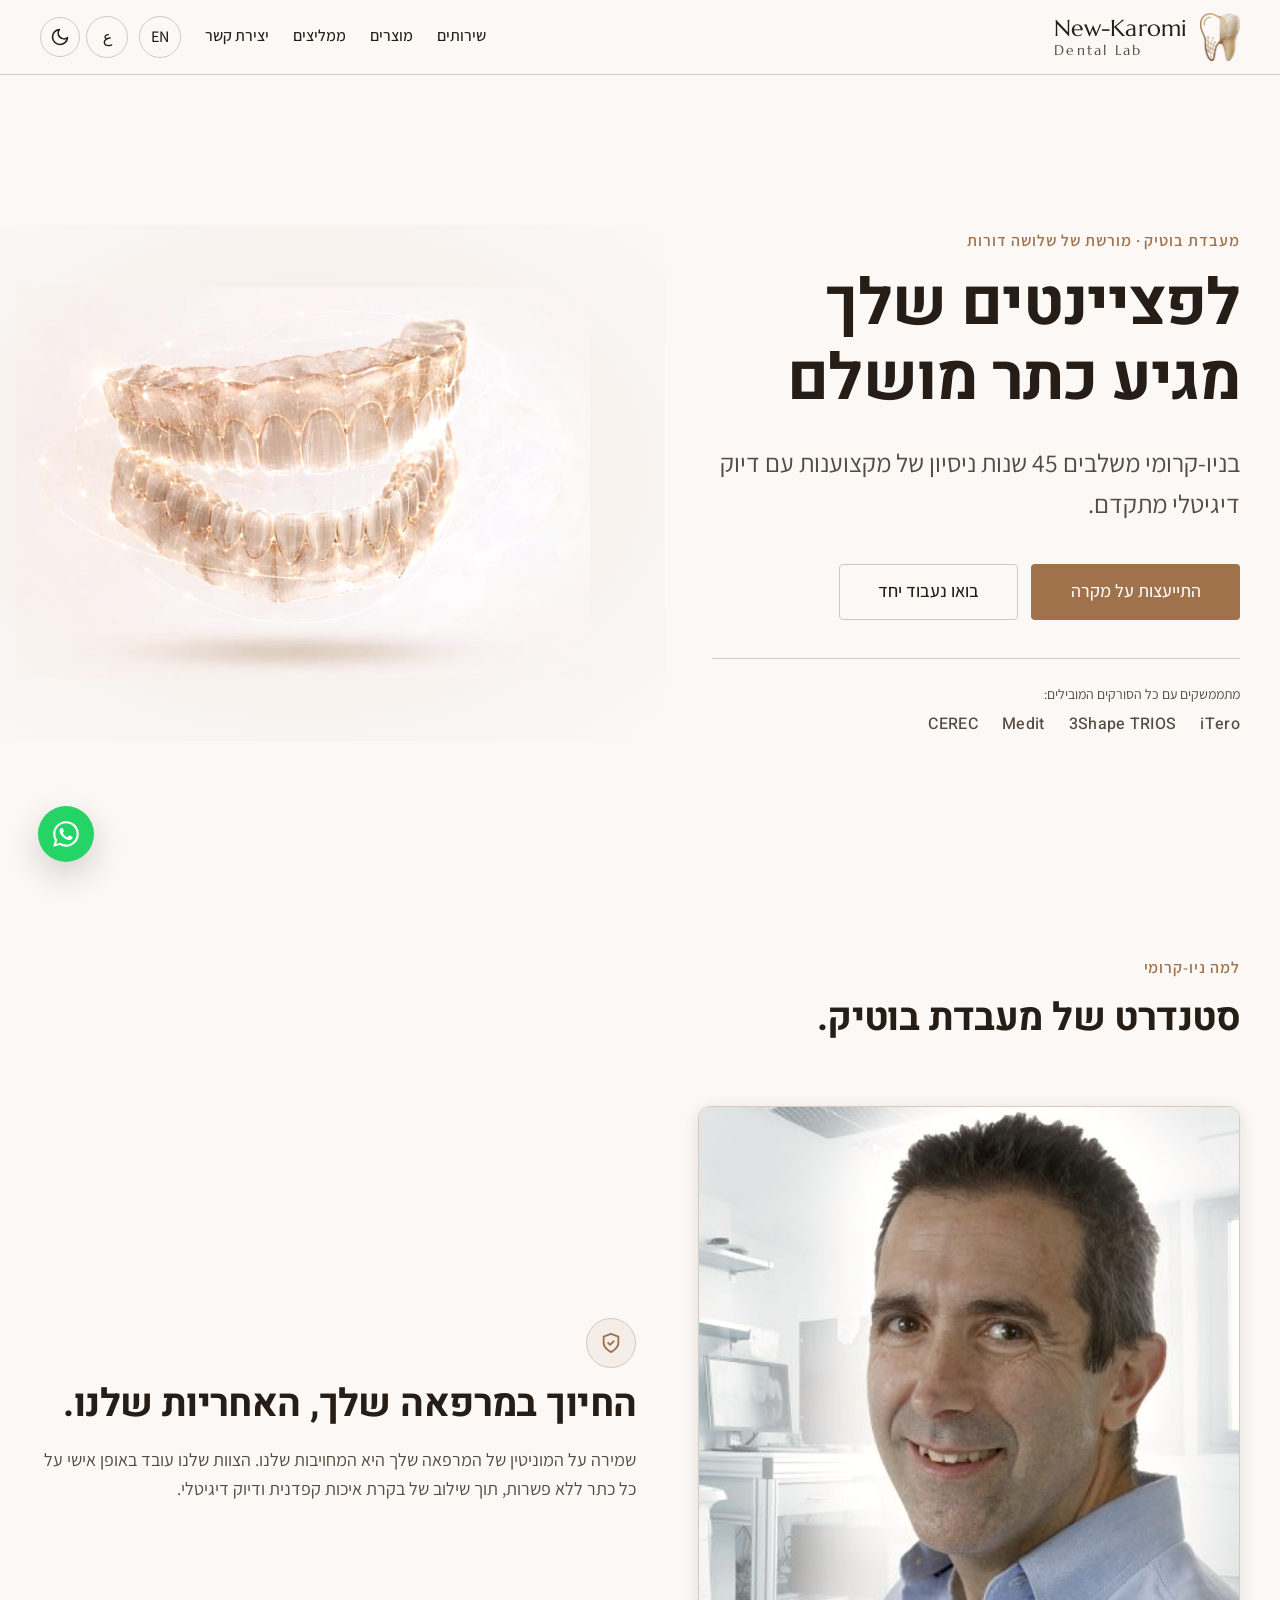
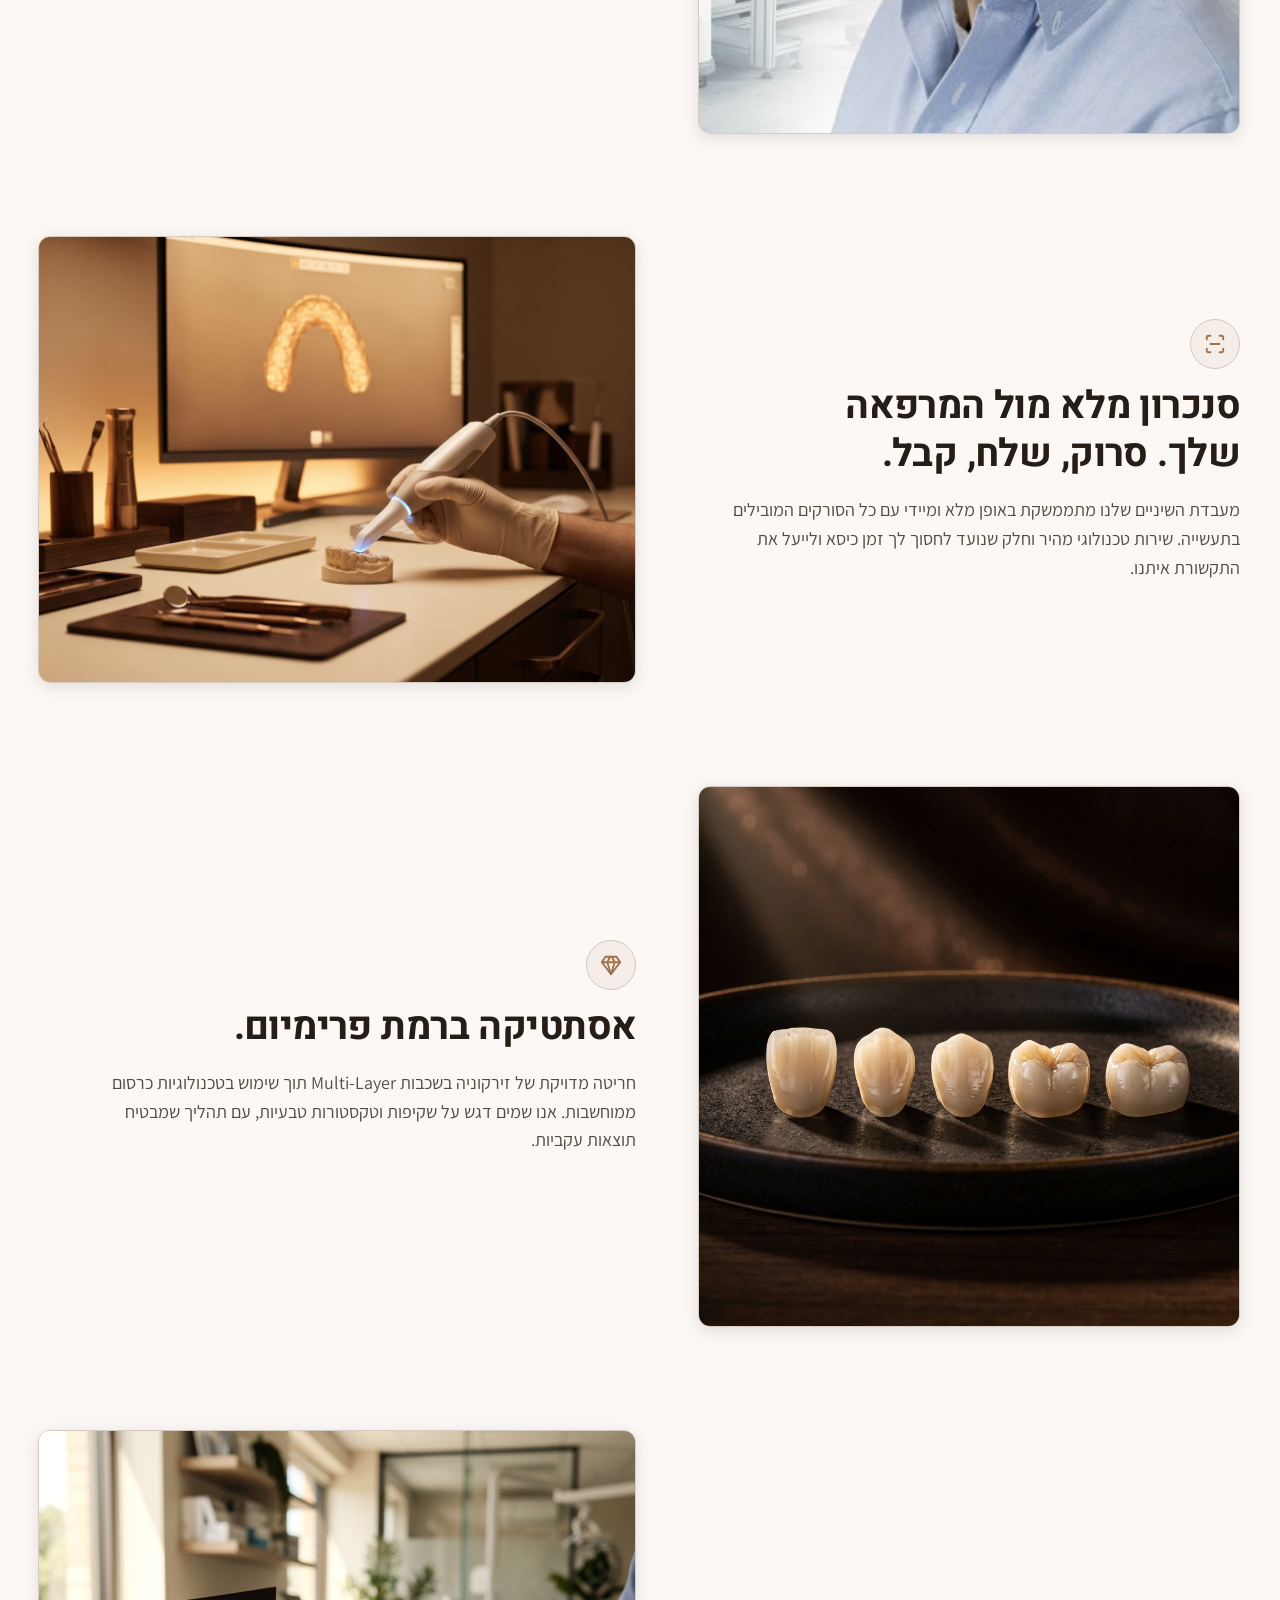
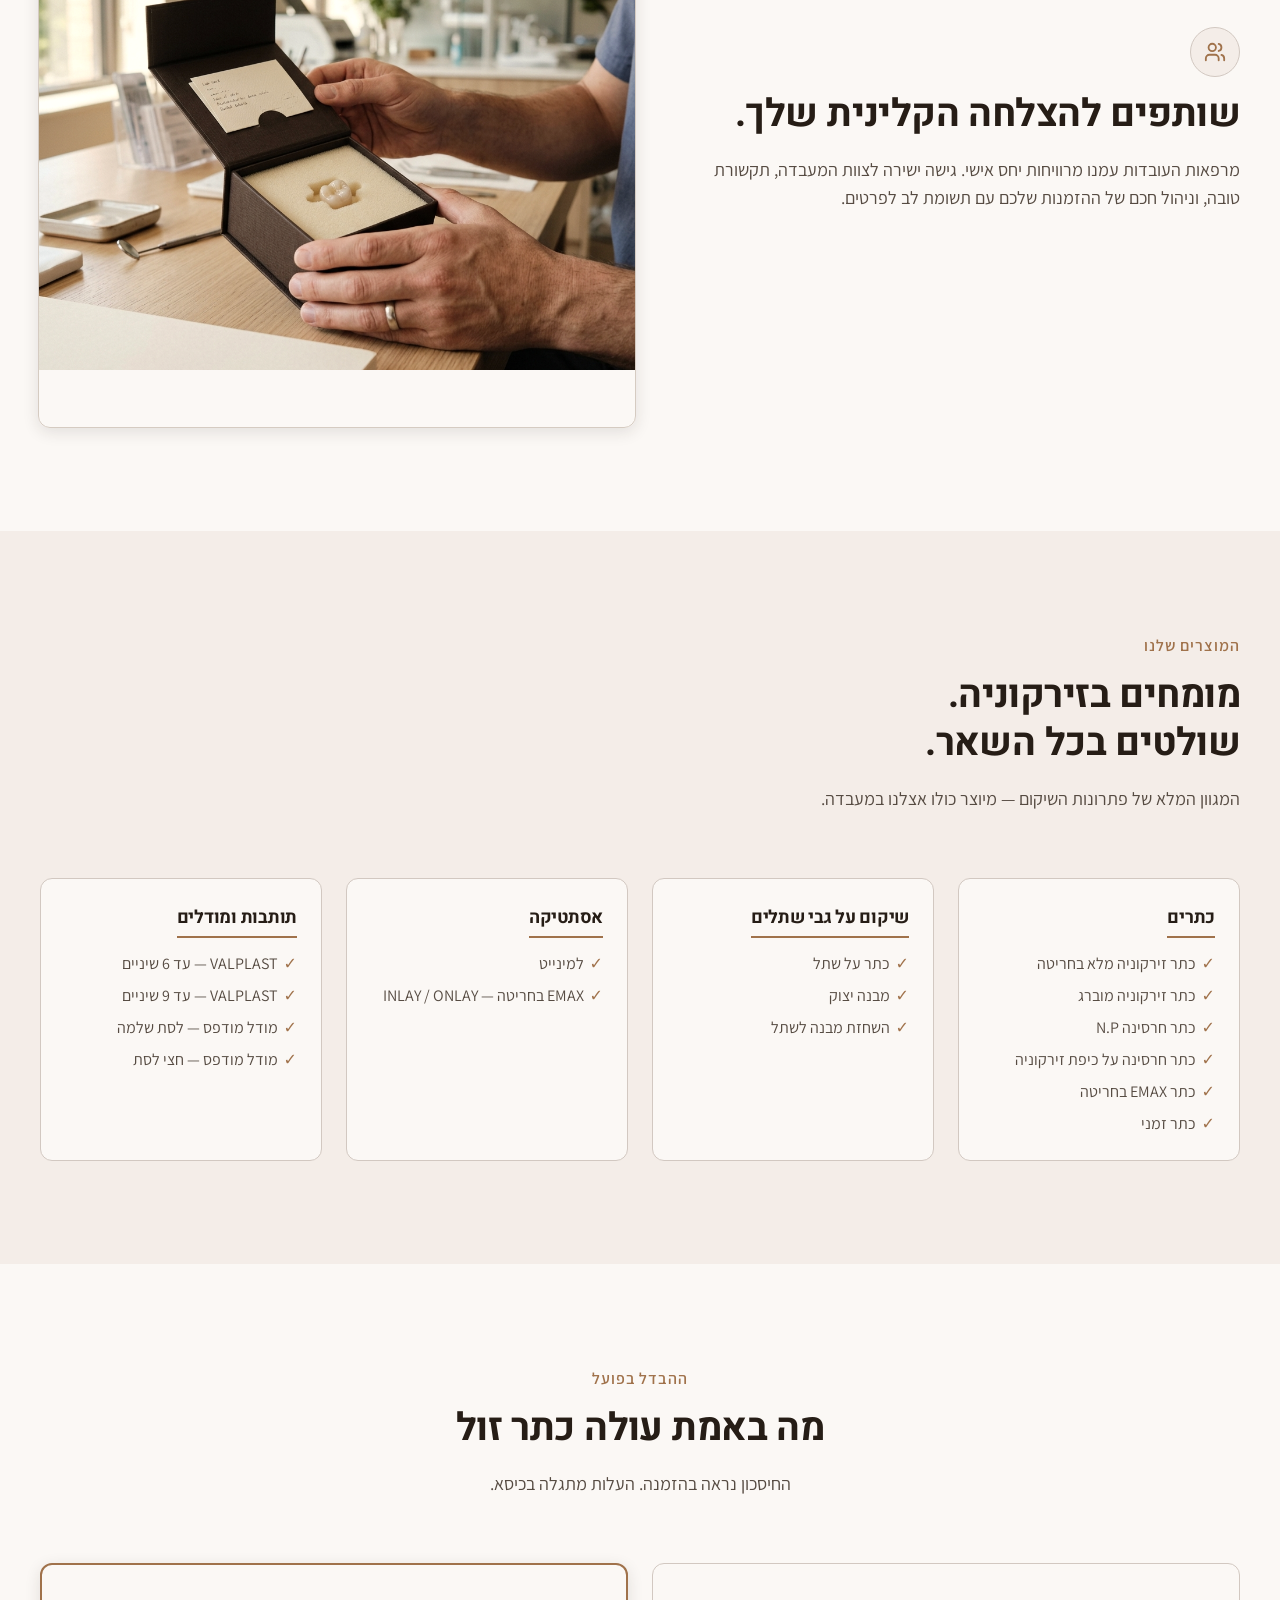
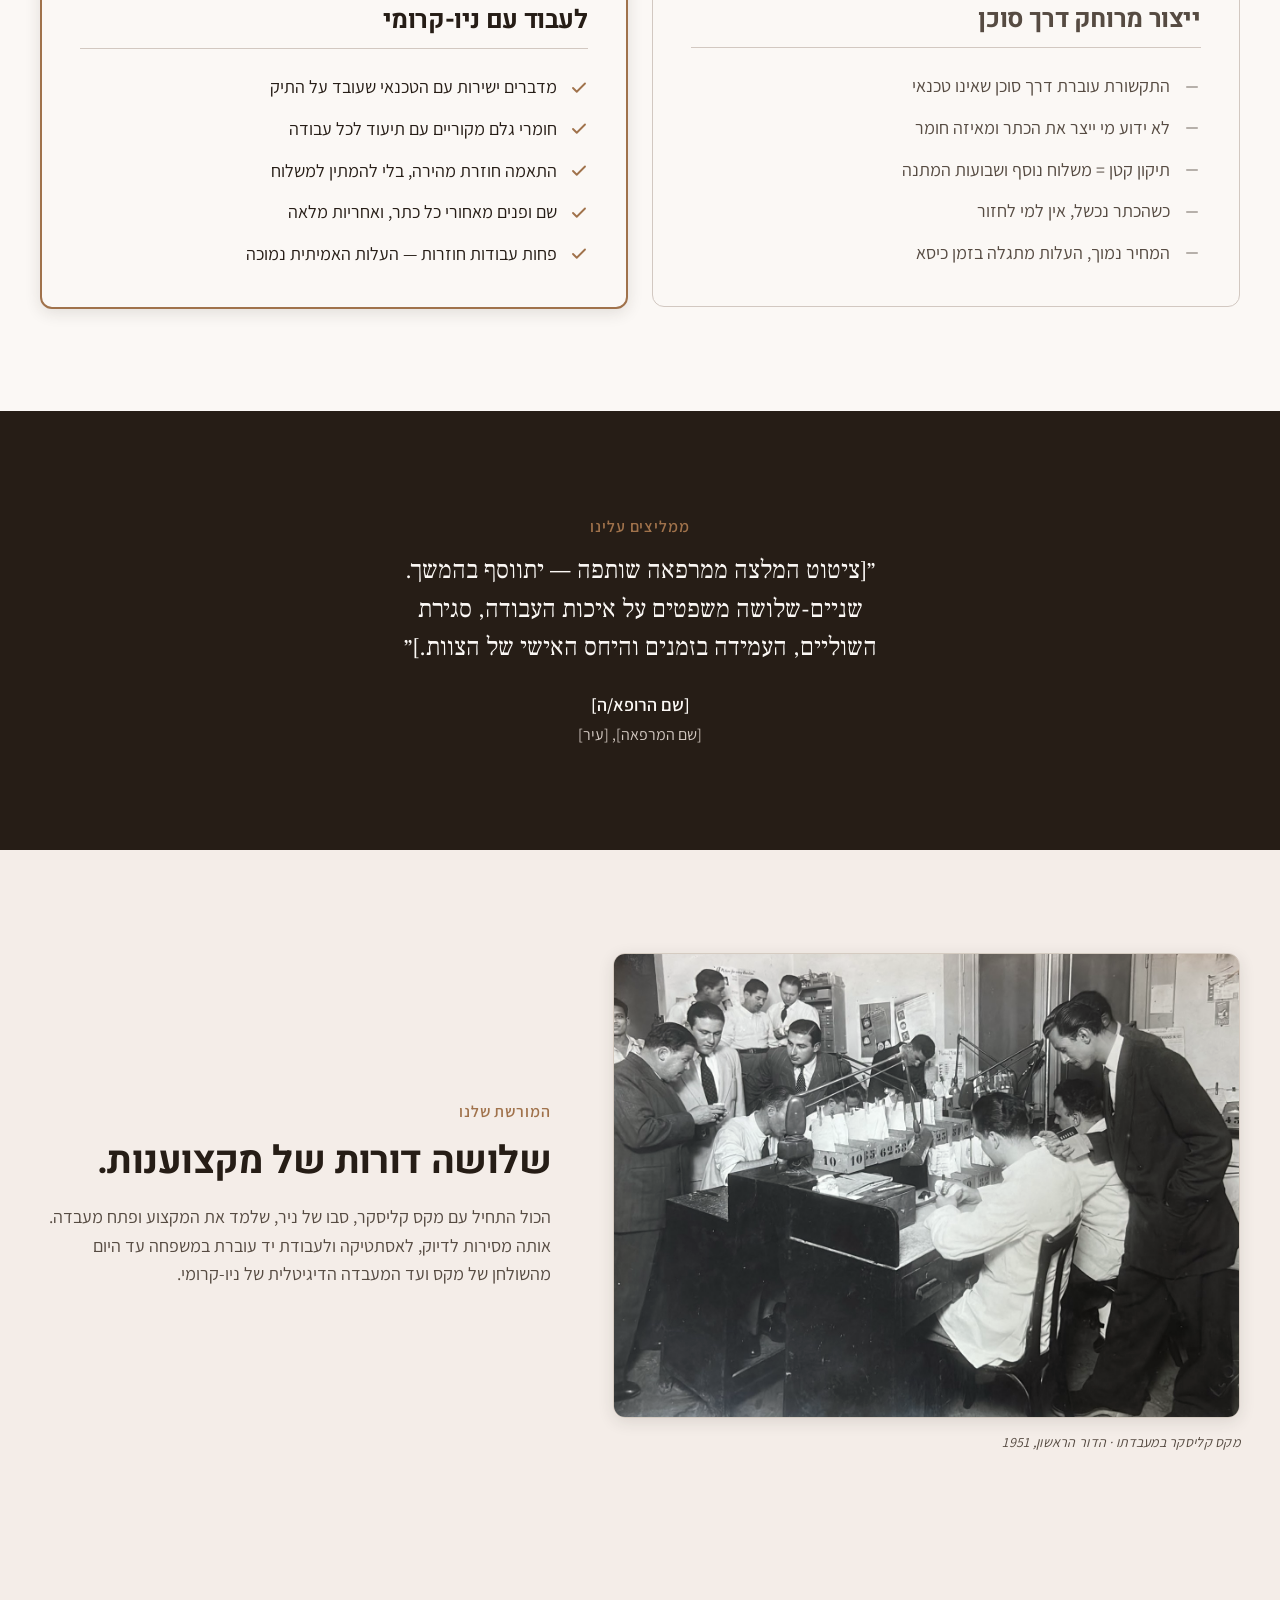
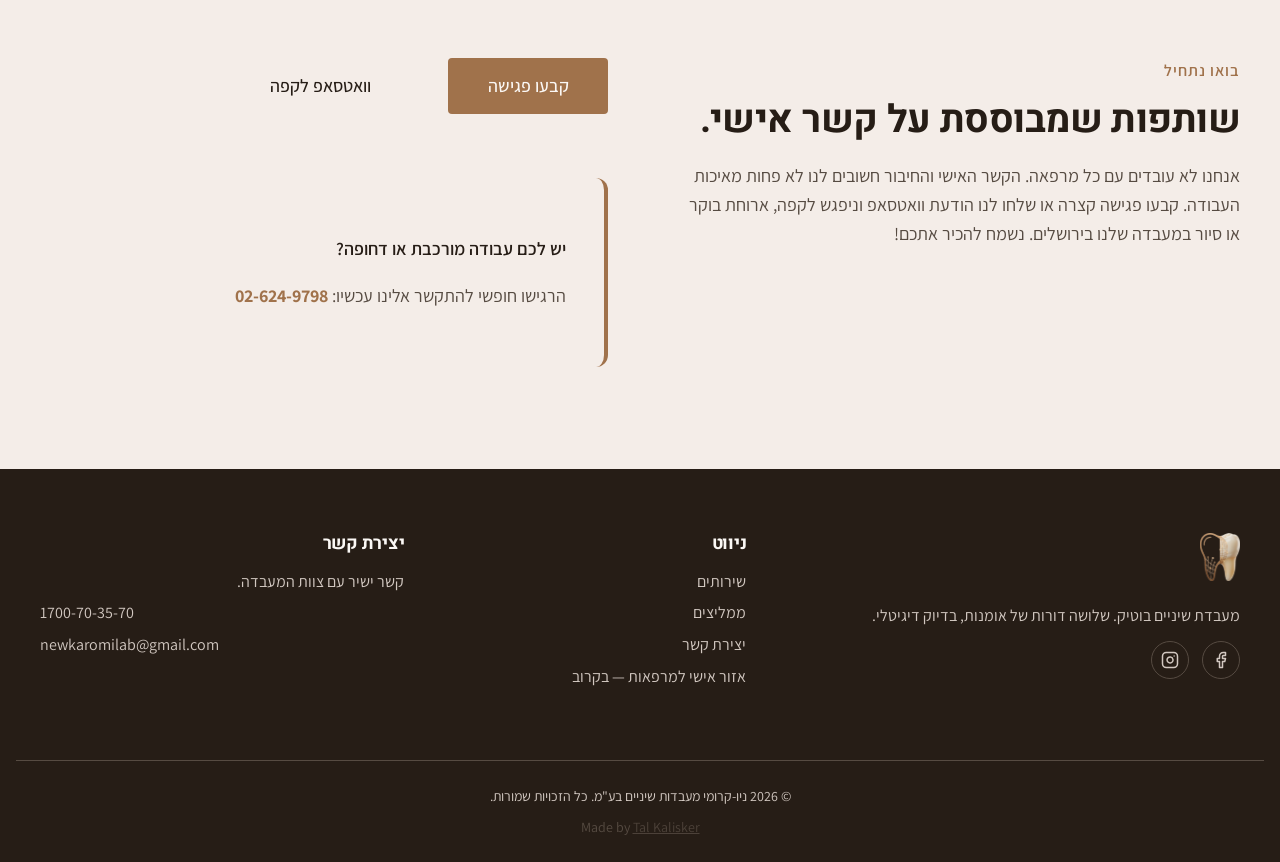
==== commit c1b9c051: "Update website content and add videos to gitignore" ====
--- a/Website-Option-1/index.html
+++ b/Website-Option-1/index.html
@@ -5,12 +5,12 @@
     <meta charset="UTF-8">
     <meta name="viewport" content="width=device-width, initial-scale=1.0">
     <title>ניו-קרומי — מעבדות שיניים מתקדמות</title>
-    <meta name="description" content="45 שנות ניסיון של מעבדת שיניים בוטיק – עכשיו בדיוק דיגיטלי מושלם.">
+    <meta name="description" content="לפציינטים שלך מגיע כתר מושלם. בניו-קרומי משלבים 45 שנות ניסיון של מקצוענות עם דיוק דיגיטלי מתקדם.">
     <!-- TODO: בעת העלאה לאוויר — החליפו את og:url ו-og:image בכתובות מלאות (https://...) -->
     <meta property="og:type" content="website">
     <meta property="og:title" content="ניו-קרומי — מעבדות שיניים מתקדמות">
-    <meta property="og:description" content="45 שנות ניסיון של מעבדת שיניים בוטיק – עכשיו בדיוק דיגיטלי מושלם.">
-    <meta property="og:image" content="./hero.png">
+    <meta property="og:description" content="לפציינטים שלך מגיע כתר מושלם. בניו-קרומי משלבים 45 שנות ניסיון של מקצוענות עם דיוק דיגיטלי מתקדם.">
+    <meta property="og:image" content="./NewHero.png">
     <meta property="og:locale" content="he_IL">
     <meta name="twitter:card" content="summary_large_image">
     <link rel="icon" type="image/png" href="./favicon-3d.png">
@@ -19,7 +19,7 @@
     <link rel="preconnect" href="https://fonts.googleapis.com">
     <link rel="preconnect" href="https://fonts.gstatic.com" crossorigin>
     <link
-        href="https://fonts.googleapis.com/css2?family=Assistant:wght@400;500;600&family=Frank+Ruhl+Libre:wght@400;500;700&family=Marcellus&display=swap"
+        href="https://fonts.googleapis.com/css2?family=Assistant:wght@400;500;600&family=Frank+Ruhl+Libre:wght@400;500;700&family=Heebo:wght@500;700;800&family=Marcellus&display=swap"
         rel="stylesheet">
 </head>
 
@@ -55,9 +55,8 @@
             <div class="container hero-grid">
                 <div class="hero-content">
                     <p class="eyebrow">מעבדת בוטיק · מורשת של שלושה דורות</p>
-                    <h1 id="hero-title" class="hero-title">45 שנות ניסיון של כתרים, עם דיוק דיגיטלי מושלם.</h1>
-                    <p class="hero-subtitle">בניו-קרומי משלבים מסורת של אומנות במעבדה יחד עם טכנולוגיה מתקדמת. תהליך
-                        עבודה דיגיטלי רציף שמבטיח שקט נפשי וליווי צמוד לכל מרפאה בארץ.</p>
+                    <h1 id="hero-title" class="hero-title">לפציינטים שלך מגיע כתר מושלם</h1>
+                    <p class="hero-subtitle">בניו-קרומי משלבים 45 שנות ניסיון של מקצוענות עם דיוק דיגיטלי מתקדם.</p>
                     <div class="hero-actions">
                         <a href="#contact" class="btn btn-primary">התייעצות על מקרה</a>
                         <a href="#features" class="btn btn-outline">בואו נעבוד יחד</a>
@@ -73,27 +72,12 @@
                     </div>
                 </div>
                 <div class="hero-visual">
-                    <img src="./hero.png" alt="עבודת יד עדינה של טכנאים לצד תהליך כרסום דיגיטלי מתקדם ונקי" />
-                </div>
-            </div>
-        </section>
-
-        <section id="legacy" class="legacy" aria-labelledby="legacy-title">
-            <div class="container legacy-grid">
-                <figure class="legacy-figure">
-                    <div class="img-frame">
-                        <img src="./Max_Kalisker.jpg" alt="מקס קליסקר עובד במעבדת השיניים שלו" />
-                    </div>
-                    <figcaption class="legacy-caption">מקס קליסקר במעבדתו · הדור הראשון, 1951</figcaption>
-                </figure>
-                <div class="legacy-content">
-                    <p class="eyebrow">המורשת שלנו</p>
-                    <h2 id="legacy-title" class="section-title">שלושה דורות של מקצוענות.</h2>
-                    <p class="feature-text">הכול התחיל עם מקס קליסקר, סבו של ניר, שלמד את המקצוע ופתח מעבדה. אותה מסירות
-                        לדיוק, לאסתטיקה ולעבודת יד
-                        עוברת
-                        במשפחה עד היום מהשולחן של מקס ועד המעבדה
-                        הדיגיטלית של ניו-קרומי.</p>
+                    <video class="hero-video" autoplay loop muted playsinline preload="metadata"
+                        poster="./hero-poster.jpg" aria-label="סריקה דיגיטלית של סט שיניים הופכת לכתרי זירקוניה מוגמרים">
+                        <source src="./hero-loop.webm" type="video/webm">
+                        <source src="./hero-loop.mp4" type="video/mp4">
+                        <img src="./hero-poster.jpg" alt="סריקה דיגיטלית של סט שיניים הופכת לכתרי זירקוניה מוגמרים" />
+                    </video>
                 </div>
             </div>
         </section>
@@ -235,6 +219,38 @@
             </div>
         </section>
 
+        <section id="comparison" class="comparison" aria-labelledby="comparison-title">
+            <div class="container">
+                <div class="section-head">
+                    <p class="eyebrow">ההבדל בפועל</p>
+                    <h2 id="comparison-title" class="section-title">מה באמת עולה כתר זול</h2>
+                    <p class="feature-text">החיסכון נראה בהזמנה. העלות מתגלה בכיסא.</p>
+                </div>
+                <div class="comparison-grid">
+                    <div class="compare-card">
+                        <h3>ייצור מרוחק דרך סוכן</h3>
+                        <ul class="compare-list">
+                            <li><svg class="icon-minus" viewBox="0 0 24 24" fill="none" stroke="currentColor" stroke-width="2" stroke-linecap="round" aria-hidden="true"><line x1="5" y1="12" x2="19" y2="12"></line></svg><span>התקשורת עוברת דרך סוכן שאינו טכנאי</span></li>
+                            <li><svg class="icon-minus" viewBox="0 0 24 24" fill="none" stroke="currentColor" stroke-width="2" stroke-linecap="round" aria-hidden="true"><line x1="5" y1="12" x2="19" y2="12"></line></svg><span>לא ידוע מי ייצר את הכתר ומאיזה חומר</span></li>
+                            <li><svg class="icon-minus" viewBox="0 0 24 24" fill="none" stroke="currentColor" stroke-width="2" stroke-linecap="round" aria-hidden="true"><line x1="5" y1="12" x2="19" y2="12"></line></svg><span>תיקון קטן = משלוח נוסף ושבועות המתנה</span></li>
+                            <li><svg class="icon-minus" viewBox="0 0 24 24" fill="none" stroke="currentColor" stroke-width="2" stroke-linecap="round" aria-hidden="true"><line x1="5" y1="12" x2="19" y2="12"></line></svg><span>כשהכתר נכשל, אין למי לחזור</span></li>
+                            <li><svg class="icon-minus" viewBox="0 0 24 24" fill="none" stroke="currentColor" stroke-width="2" stroke-linecap="round" aria-hidden="true"><line x1="5" y1="12" x2="19" y2="12"></line></svg><span>המחיר נמוך, העלות מתגלה בזמן כיסא</span></li>
+                        </ul>
+                    </div>
+                    <div class="compare-card compare-card-featured">
+                        <h3>לעבוד עם ניו-קרומי</h3>
+                        <ul class="compare-list">
+                            <li><svg class="icon-check" viewBox="0 0 24 24" fill="none" stroke="currentColor" stroke-width="2.5" stroke-linecap="round" stroke-linejoin="round" aria-hidden="true"><polyline points="20 6 9 17 4 12"></polyline></svg><span>מדברים ישירות עם הטכנאי שעובד על התיק</span></li>
+                            <li><svg class="icon-check" viewBox="0 0 24 24" fill="none" stroke="currentColor" stroke-width="2.5" stroke-linecap="round" stroke-linejoin="round" aria-hidden="true"><polyline points="20 6 9 17 4 12"></polyline></svg><span>חומרי גלם מקוריים עם תיעוד לכל עבודה</span></li>
+                            <li><svg class="icon-check" viewBox="0 0 24 24" fill="none" stroke="currentColor" stroke-width="2.5" stroke-linecap="round" stroke-linejoin="round" aria-hidden="true"><polyline points="20 6 9 17 4 12"></polyline></svg><span>התאמה חוזרת מהירה, בלי להמתין למשלוח</span></li>
+                            <li><svg class="icon-check" viewBox="0 0 24 24" fill="none" stroke="currentColor" stroke-width="2.5" stroke-linecap="round" stroke-linejoin="round" aria-hidden="true"><polyline points="20 6 9 17 4 12"></polyline></svg><span>שם ופנים מאחורי כל כתר, ואחריות מלאה</span></li>
+                            <li><svg class="icon-check" viewBox="0 0 24 24" fill="none" stroke="currentColor" stroke-width="2.5" stroke-linecap="round" stroke-linejoin="round" aria-hidden="true"><polyline points="20 6 9 17 4 12"></polyline></svg><span>פחות עבודות חוזרות — העלות האמיתית נמוכה</span></li>
+                        </ul>
+                    </div>
+                </div>
+            </div>
+        </section>
+
         <!-- TODO: להחליף את ההמלצה והפרטים בהמלצה אמיתית ממרפאה שותפה -->
         <section id="testimonials" class="testimonial-section band-dark" aria-labelledby="testimonials-title">
             <div class="container testimonial-inner">
@@ -250,6 +266,26 @@
                         <span class="testimonial-clinic">[שם המרפאה], [עיר]</span>
                     </figcaption>
                 </figure>
+            </div>
+        </section>
+
+        <section id="legacy" class="legacy" aria-labelledby="legacy-title">
+            <div class="container legacy-grid">
+                <figure class="legacy-figure">
+                    <div class="img-frame">
+                        <img src="./Max_Kalisker.jpg" alt="מקס קליסקר עובד במעבדת השיניים שלו" />
+                    </div>
+                    <figcaption class="legacy-caption">מקס קליסקר במעבדתו · הדור הראשון, 1951</figcaption>
+                </figure>
+                <div class="legacy-content">
+                    <p class="eyebrow">המורשת שלנו</p>
+                    <h2 id="legacy-title" class="section-title">שלושה דורות של מקצוענות.</h2>
+                    <p class="feature-text">הכול התחיל עם מקס קליסקר, סבו של ניר, שלמד את המקצוע ופתח מעבדה. אותה מסירות
+                        לדיוק, לאסתטיקה ולעבודת יד
+                        עוברת
+                        במשפחה עד היום מהשולחן של מקס ועד המעבדה
+                        הדיגיטלית של ניו-קרומי.</p>
+                </div>
             </div>
         </section>
 
--- a/Website-Option-1/styles.css
+++ b/Website-Option-1/styles.css
@@ -150,11 +150,13 @@
 
 /* ============ Typography ============ */
 h1, h2, h3 {
-    font-family: 'Frank Ruhl Libre', 'Playfair Display', serif;
+    font-family: 'Heebo', 'Assistant', sans-serif;
+    font-weight: 700;
+    letter-spacing: -0.015em;
     color: inherit;
     text-wrap: balance;
     margin-top: 0;
-    line-height: 1.2;
+    line-height: 1.25;
 }
 p {
     max-width: 70ch;
@@ -233,13 +235,16 @@
 }
 @media (min-width: 900px) {
     .hero-grid {
-        grid-template-columns: 1.15fr 0.85fr;
+        grid-template-columns: 0.85fr 1.15fr;
         align-items: center;
     }
 }
 .hero-title {
+    font-family: 'Heebo', 'Assistant', sans-serif;
+    font-weight: 700;
     font-size: var(--font-size-hero);
-    line-height: 1.1;
+    line-height: 1.18;
+    letter-spacing: -0.015em;
     margin-bottom: var(--space-md);
 }
 .hero-subtitle {
@@ -273,7 +278,7 @@
     gap: var(--space-md);
 }
 .scanner-list li {
-    font-family: 'Frank Ruhl Libre', serif;
+    font-family: 'Heebo', 'Assistant', sans-serif;
     font-weight: 500;
     font-size: var(--font-size-small);
     color: var(--text-secondary);
@@ -293,15 +298,16 @@
     border-radius: var(--radius-md);
     z-index: 0;
 }
+.hero-visual video,
 .hero-visual img {
     position: relative;
     z-index: 1;
     width: 100%;
     height: auto;
     border-radius: var(--radius-md);
-    object-fit: cover;
-    aspect-ratio: 4/5;
-    filter: saturate(0.92) sepia(0.06);
+    object-fit: contain;
+    aspect-ratio: auto;
+    filter: saturate(0.96);
     box-shadow: var(--shadow-lg);
 }
 
@@ -339,8 +345,9 @@
     gap: var(--space-xs);
 }
 .stat-number {
-    font-family: 'Frank Ruhl Libre', serif;
-    font-weight: 700;
+    font-family: 'Heebo', 'Assistant', sans-serif;
+    font-weight: 800;
+    letter-spacing: -0.02em;
     font-size: var(--font-size-h1);
     color: var(--brand-500);
     line-height: 1;
@@ -730,3 +737,170 @@
 .tel-link:hover {
     color: var(--action-hover);
 }
+
+/* ============ Comparison ============ */
+.comparison {
+    padding: var(--space-2xl) 0;
+}
+.comparison .section-head {
+    max-width: 60ch;
+    margin-inline: auto;
+    text-align: center;
+}
+.comparison-grid {
+    display: grid;
+    grid-template-columns: 1fr;
+    gap: var(--space-md);
+    align-items: start;
+}
+@media (min-width: 820px) {
+    .comparison-grid {
+        grid-template-columns: 1fr 1fr;
+    }
+}
+.compare-card {
+    background-color: var(--surface-bg);
+    border: 1px solid var(--border-subtle, rgba(0, 0, 0, 0.1));
+    border-radius: var(--radius-md);
+    padding: var(--space-lg);
+}
+.compare-card-featured {
+    border: 2px solid var(--action-primary);
+    box-shadow: var(--shadow-md);
+}
+.compare-card h3 {
+    font-size: var(--font-size-h3);
+    color: var(--text-secondary);
+    padding-bottom: var(--space-sm);
+    border-bottom: 1px solid var(--border-subtle, rgba(0, 0, 0, 0.1));
+    margin-bottom: var(--space-md);
+}
+.compare-card-featured h3 {
+    color: var(--text-primary);
+}
+.compare-list {
+    list-style: none;
+    margin: 0;
+    padding: 0;
+    display: flex;
+    flex-direction: column;
+    gap: var(--space-sm);
+}
+.compare-list li {
+    display: flex;
+    gap: var(--space-sm);
+    align-items: flex-start;
+    line-height: 1.6;
+    color: var(--text-secondary);
+}
+.compare-card-featured .compare-list li {
+    color: var(--text-primary);
+}
+.compare-list svg {
+    flex-shrink: 0;
+    margin-top: 0.3em;
+    width: 18px;
+    height: 18px;
+}
+.compare-list .icon-minus {
+    color: var(--text-secondary);
+    opacity: 0.55;
+}
+.compare-list .icon-check {
+    color: var(--action-primary);
+}
+
+.hero-visual .hero-video {
+    display: block;
+    width: 100%;
+    height: auto;
+    border-radius: 0;
+    box-shadow: none;
+    filter: none;
+    mix-blend-mode: normal;
+    -webkit-mask-image: radial-gradient(ellipse 80% 80% at 50% 48%,
+        rgba(0, 0, 0, 1) 30%,
+        rgba(0, 0, 0, 0.98) 46%,
+        rgba(0, 0, 0, 0.88) 58%,
+        rgba(0, 0, 0, 0.62) 68%,
+        rgba(0, 0, 0, 0.3) 79%,
+        rgba(0, 0, 0, 0.08) 89%,
+        rgba(0, 0, 0, 0) 97%);
+    mask-image: radial-gradient(ellipse 80% 80% at 50% 48%,
+        rgba(0, 0, 0, 1) 30%,
+        rgba(0, 0, 0, 0.98) 46%,
+        rgba(0, 0, 0, 0.88) 58%,
+        rgba(0, 0, 0, 0.62) 68%,
+        rgba(0, 0, 0, 0.3) 79%,
+        rgba(0, 0, 0, 0.08) 89%,
+        rgba(0, 0, 0, 0) 97%);
+}
+.hero-visual:has(.hero-video) {
+    box-sizing: border-box;
+    padding: 5% 6%;
+    background: radial-gradient(ellipse 78% 78% at 50% 48%,
+        var(--surface-alt) 26%,
+        color-mix(in oklch, var(--surface-alt), var(--surface-bg) 45%) 52%,
+        color-mix(in oklch, var(--surface-alt), var(--surface-bg) 80%) 72%,
+        transparent 92%);
+}
+.hero-visual:has(.hero-video)::before {
+    display: none;
+}
+
+/* Desktop: video anchored to the container, sized so it can never
+   overlap the text column (46% + 50% + gap = 100%). */
+@media (min-width: 900px) {
+    .hero {
+        position: relative;
+        overflow: hidden;
+    }
+    .hero-grid:has(.hero-video) {
+        position: relative;
+        grid-template-columns: 1fr;
+        min-height: 68vh;
+        align-content: center;
+    }
+    .hero-grid:has(.hero-video) .hero-content {
+        position: relative;
+        z-index: 2;
+        max-width: 44%;
+    }
+    .hero-visual:has(.hero-video) {
+        position: absolute;
+        top: 50%;
+        transform: translateY(-50%);
+        inset-inline-end: -6%;
+        width: 58%;
+        z-index: 1;
+        pointer-events: none;
+    }
+}
+
+[data-theme="dark"] .hero-visual .hero-video {
+    filter: none;
+    mix-blend-mode: normal;
+}
+[data-theme="dark"] .hero-visual:has(.hero-video) {
+    box-sizing: border-box;
+    padding: 4% 5%;
+    border-radius: var(--radius-md);
+    background: radial-gradient(ellipse 90% 90% at 50% 48%,
+        var(--brand-50) 20%,
+        var(--brand-100) 70%,
+        color-mix(in oklch, var(--brand-100), var(--brand-900) 10%) 100%);
+    box-shadow: 0 24px 60px -20px rgba(0, 0, 0, 0.6);
+}
+
+@media (prefers-reduced-motion: reduce) {
+    .hero-video {
+        display: none;
+    }
+    .hero-visual {
+        background-image: url('./hero-poster.jpg');
+        background-size: contain;
+        background-position: center;
+        background-repeat: no-repeat;
+        min-height: 320px;
+    }
+}
